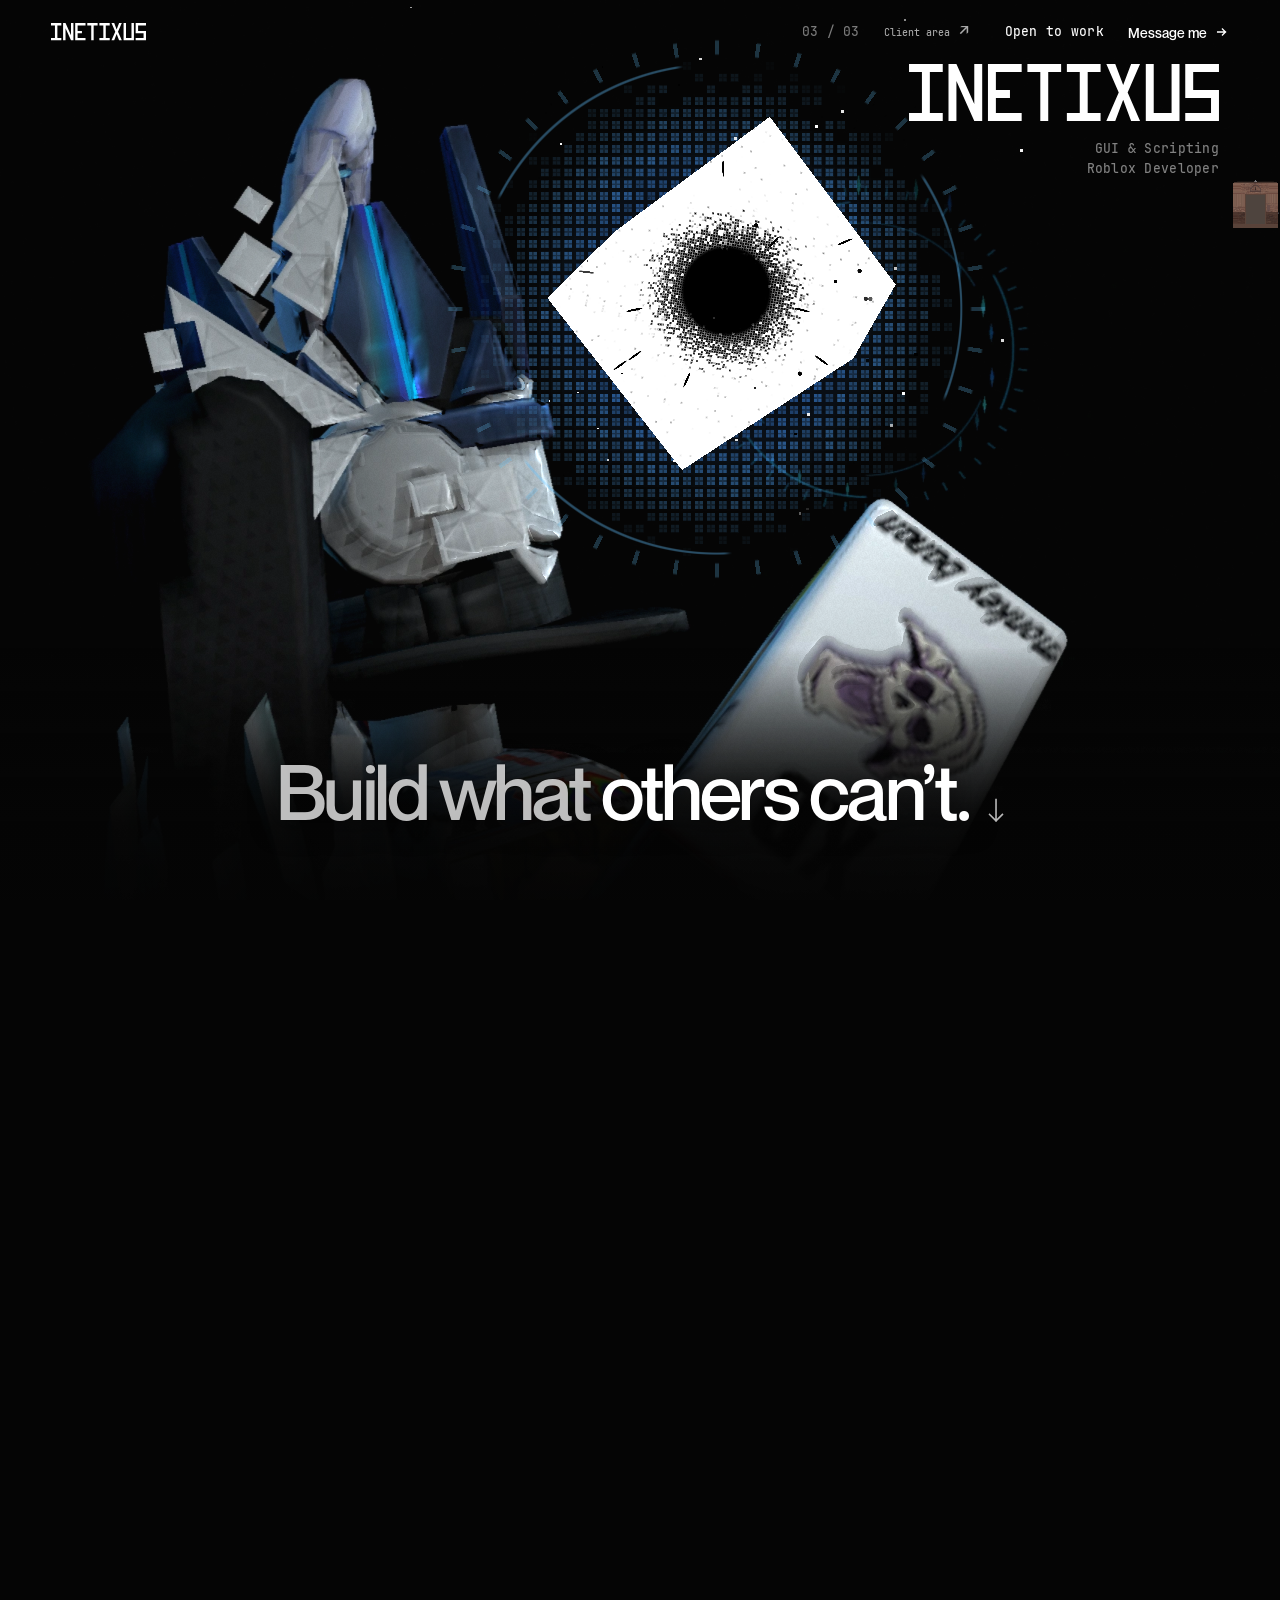
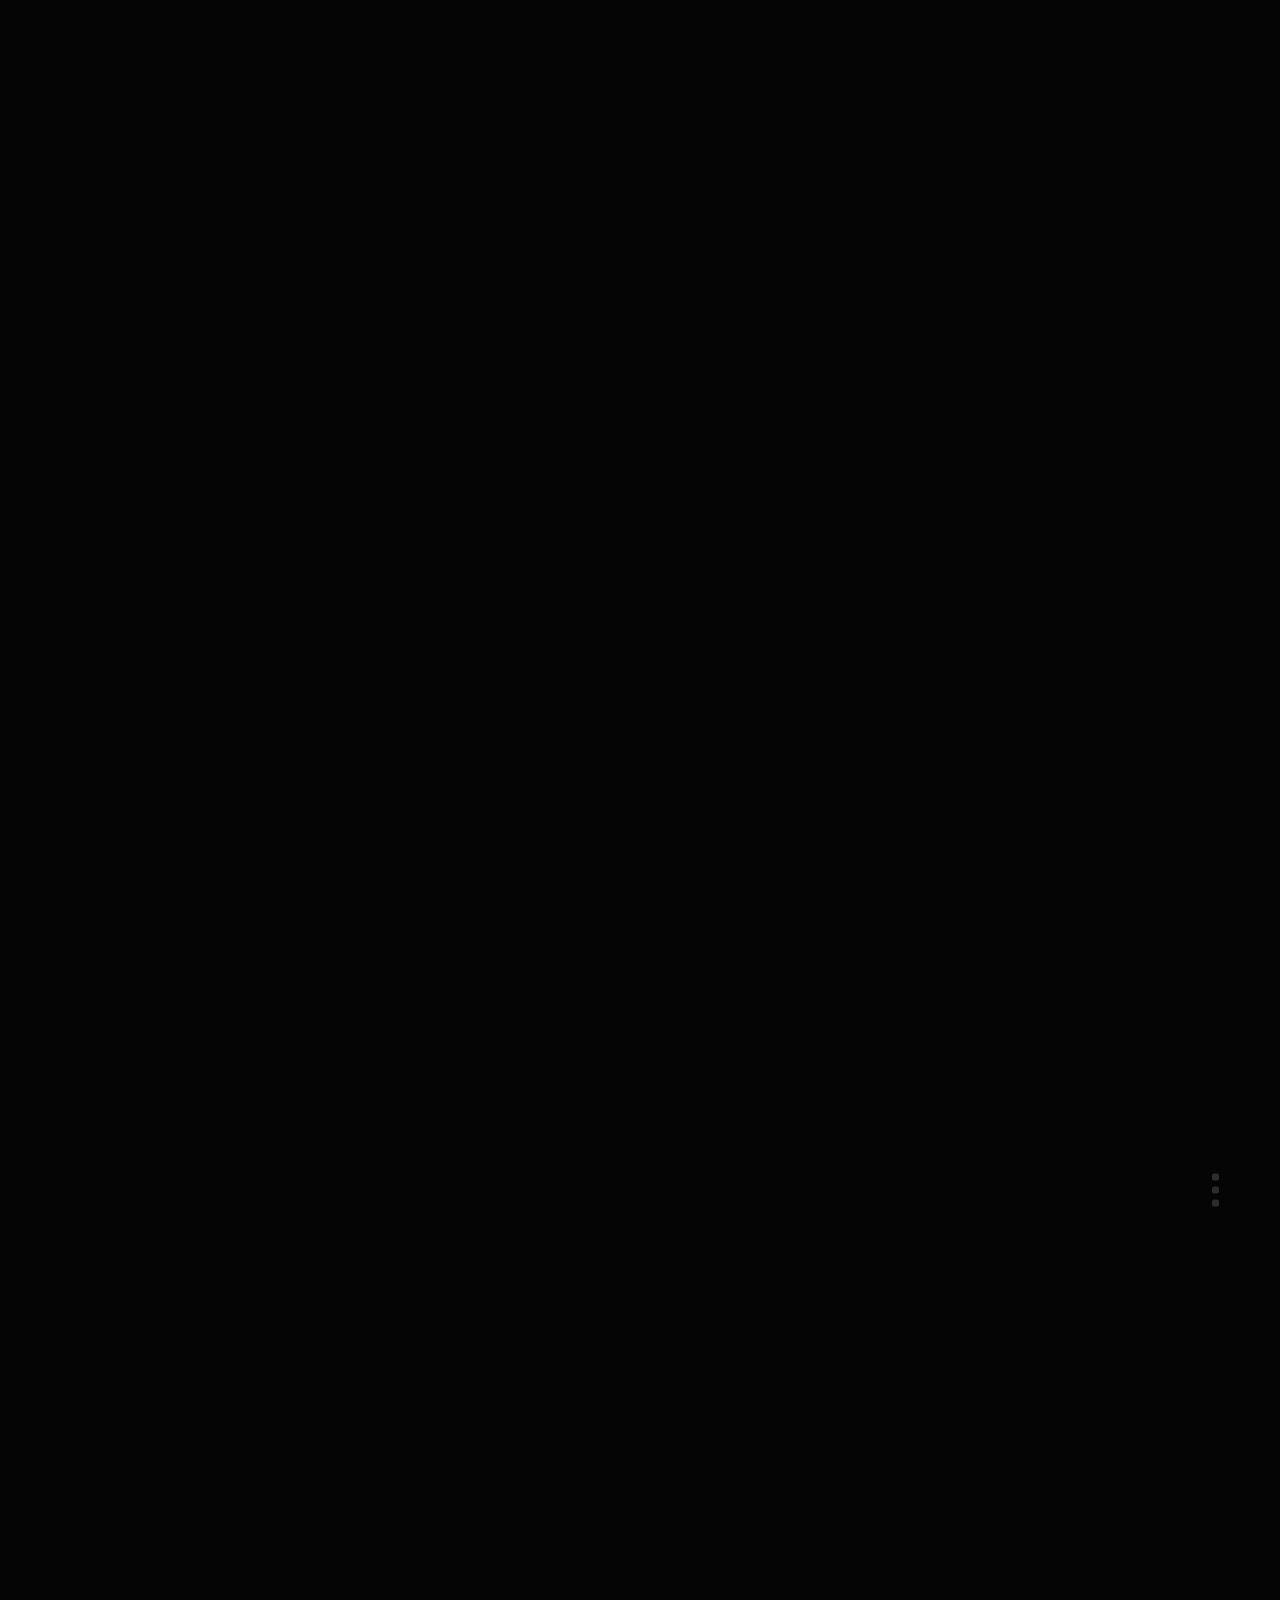
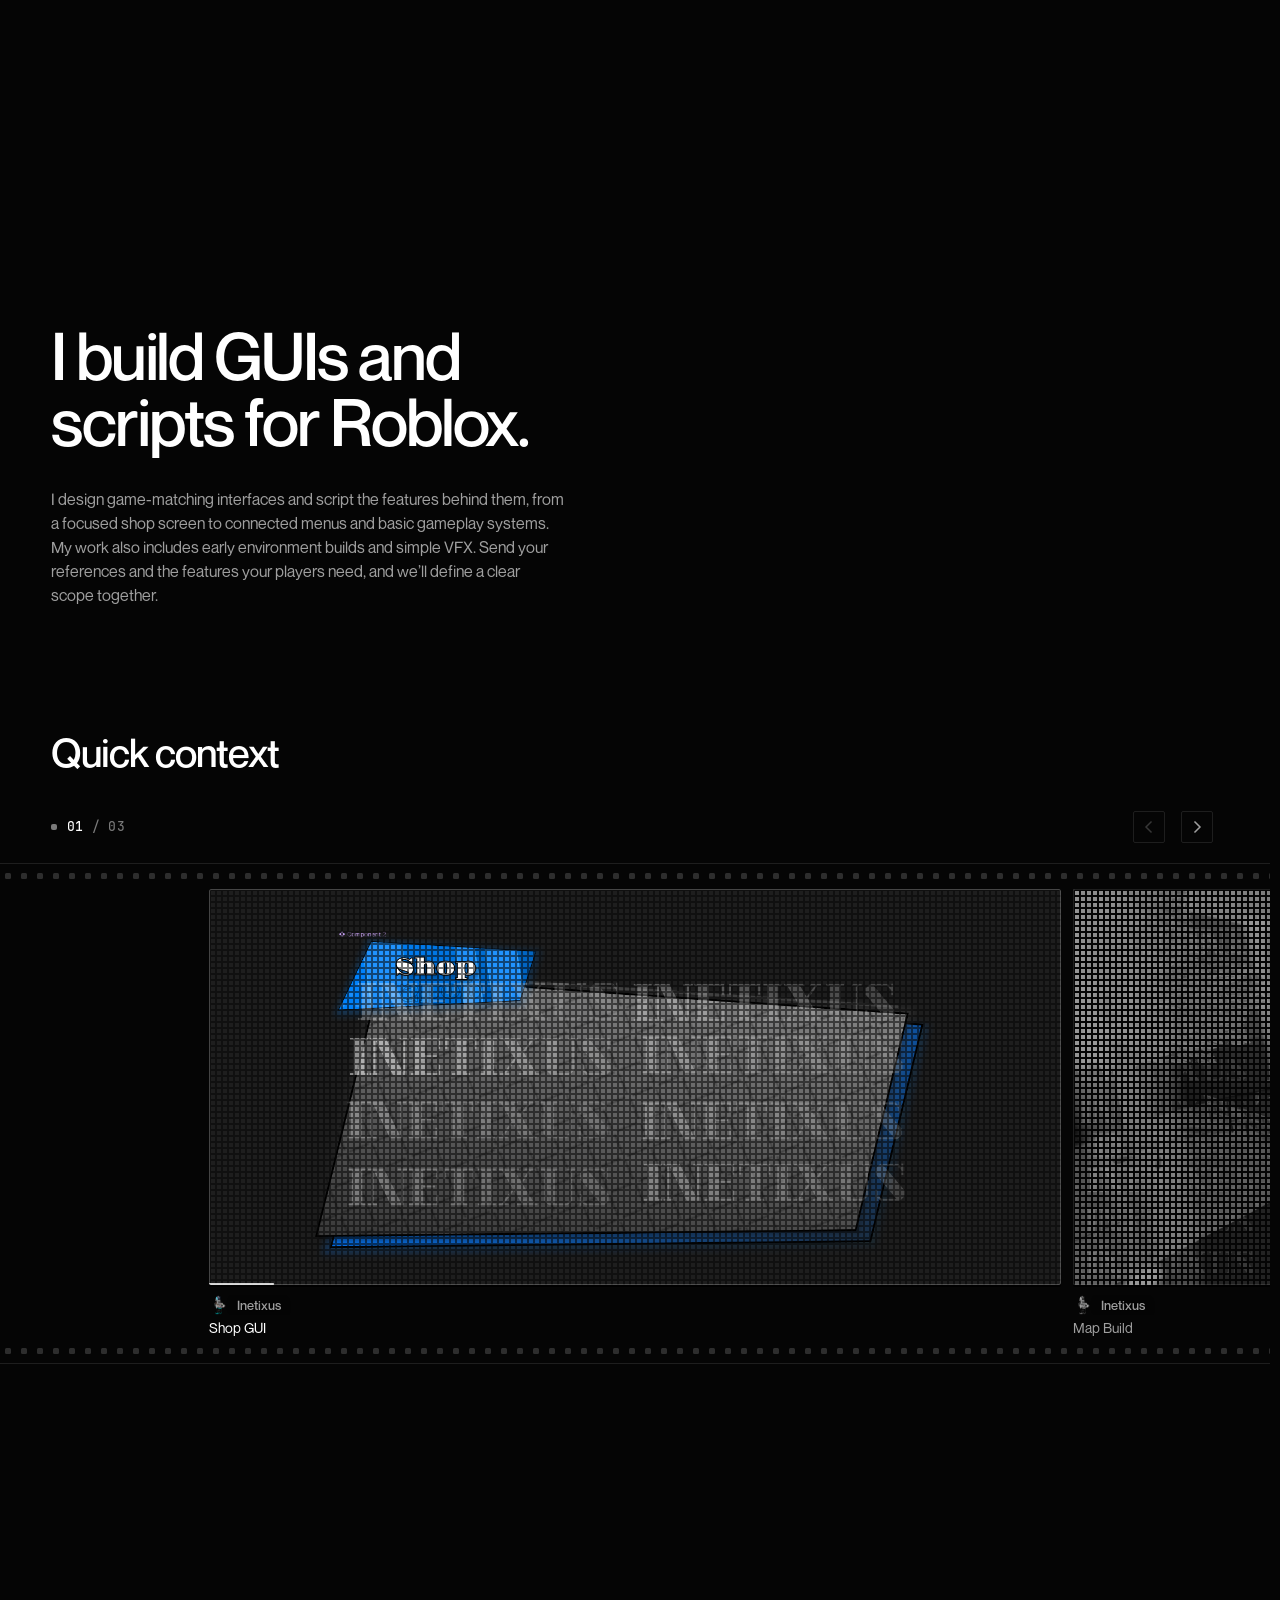
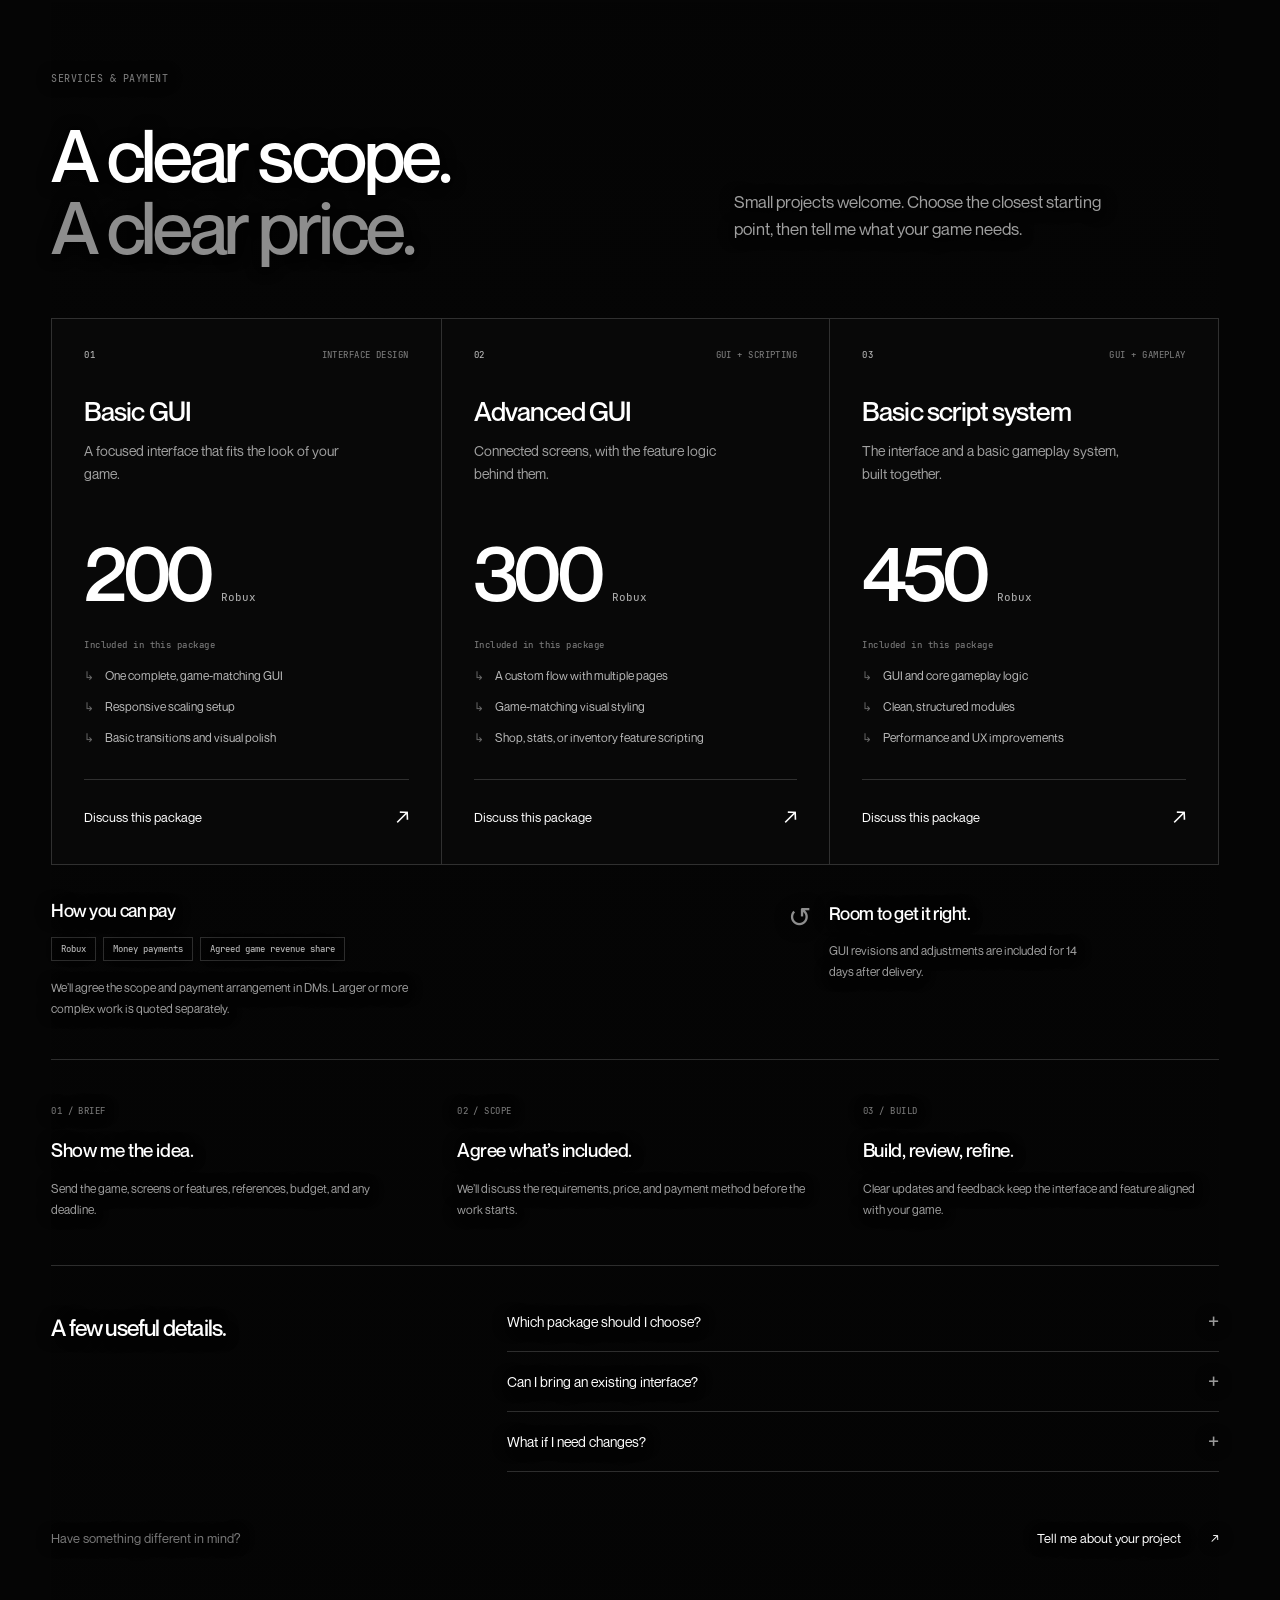
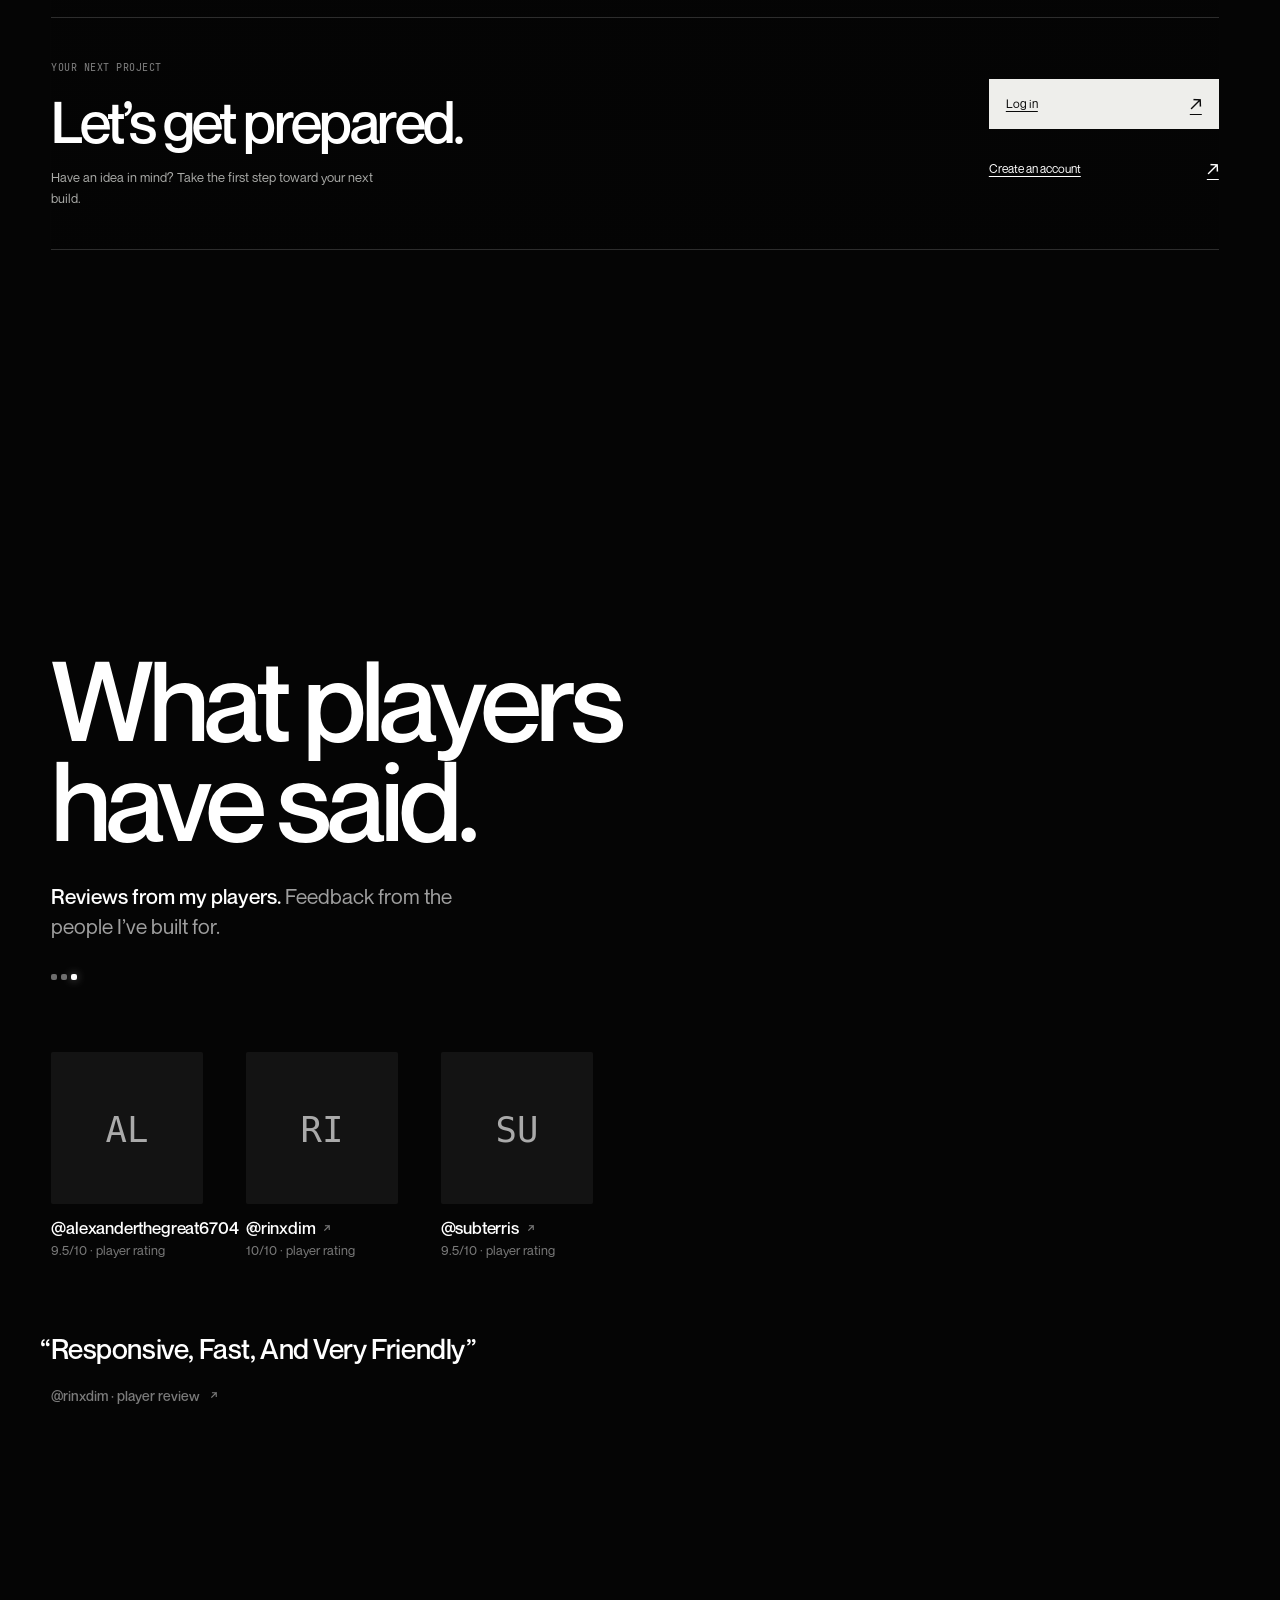
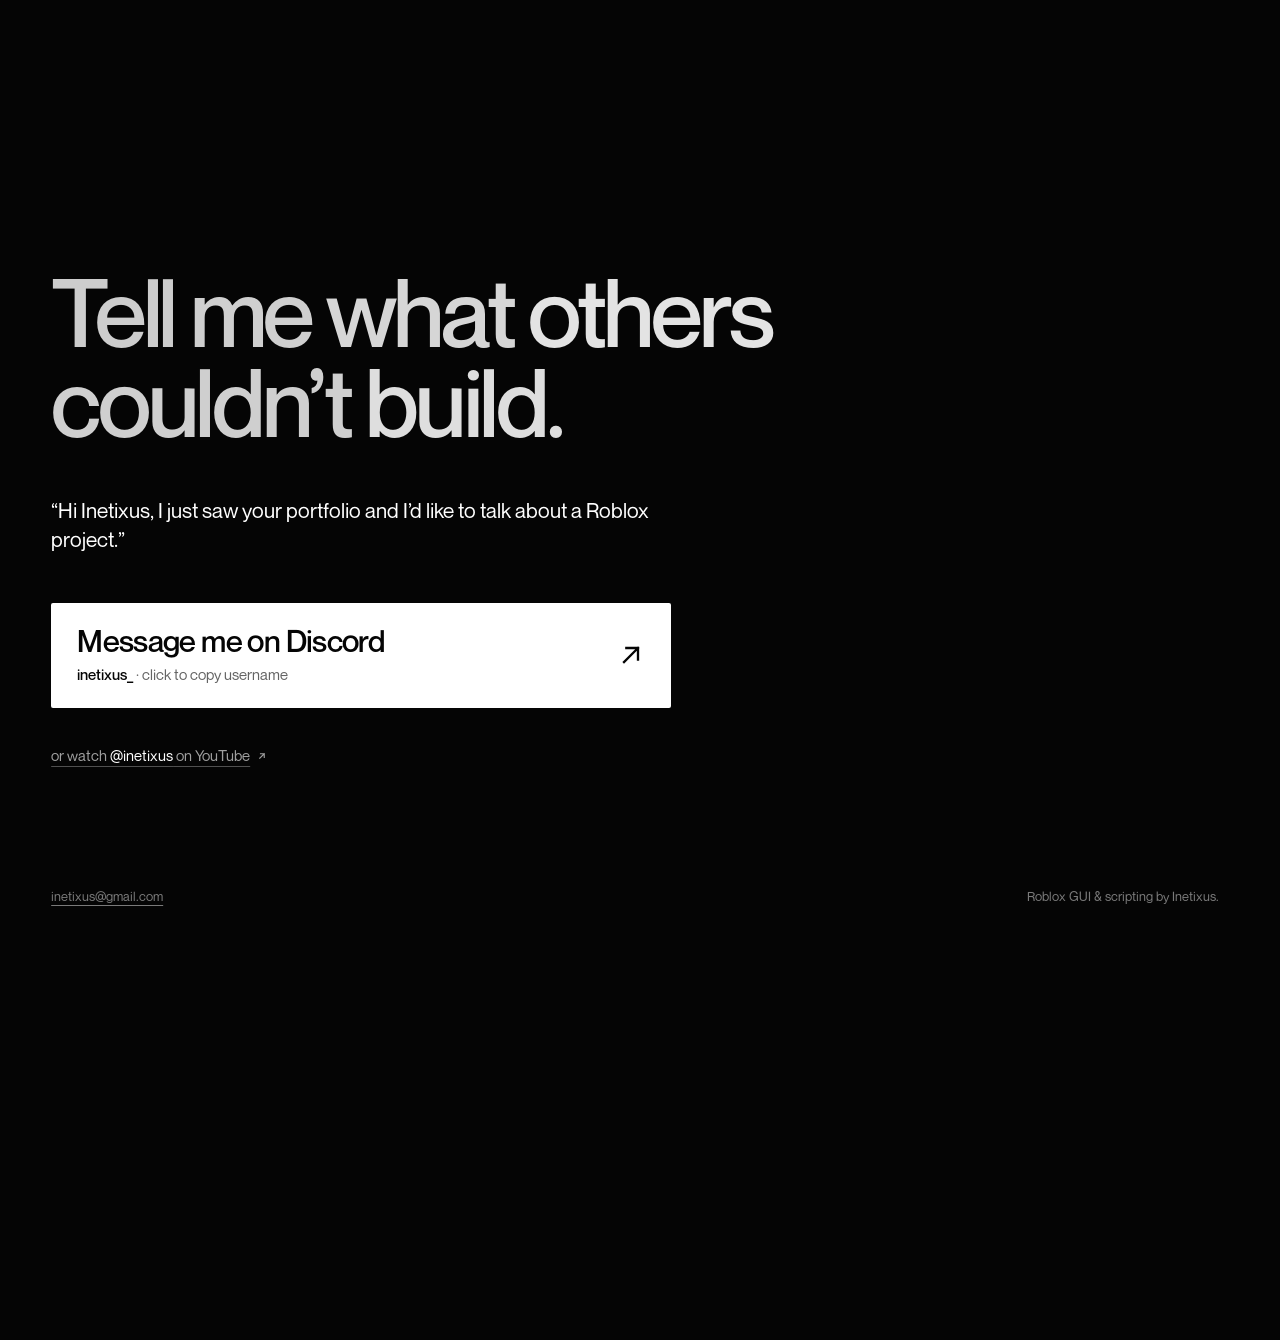
==== index.html @ 4a4ba4a3 "Restore original hero and use actual elevator as tiny edge widget" ====
<!doctype html>
<html lang="en">
  <head>
    <meta charset="utf-8" />
    <meta name="viewport" content="width=device-width, initial-scale=1, viewport-fit=cover" />
    <title>Inetixus · Roblox GUI & scripting developer</title>
    <meta
      name="description"
      content="Inetixus builds custom Roblox GUIs, game scripts, and environments. Open for commissions."
    />
    <meta name="theme-color" content="#050505" />
    <link rel="canonical" href="https://inetixus.it/" />
    
    <!-- the card X, Discord and other apps show when the link is shared -->
    
    
    
    
    
    
    
    
    
    
    
    
    
    
    
    
    <link rel="icon" href="/site/favicon.svg" type="image/svg+xml" />
    <link rel="preload" href="/site/plate/desk.webp?v=native-edge-1" as="image" fetchpriority="high" />
    <link rel="preload" href="/site/fonts/NeueMontreal-Medium.otf" as="font" type="font/otf" crossorigin />
    <!-- the ground paints before anything else, and every rule is in place before
         the first frame: no unstyled flash while the scripts load -->
    <style>html,body{color:#fff;--lightningcss-light: ;--lightningcss-dark:initial;color-scheme:dark;background:#050505;margin:0}</style>
    <script type="module" crossorigin src="/assets/main-B69lUpv3.js?v=native-edge-1"></script>
    <link rel="stylesheet" crossorigin href="/assets/main-24PKSh1l.css">
  <link rel="stylesheet" href="/pricing.css?v=native-edge-1"><link rel="stylesheet" href="/elevator.css?v=native-edge-1"></head>
  <body class="is-loading">
    <canvas id="stage" aria-hidden="true"></canvas>

    <header class="hud">
      <a class="hud-mark" href="#top" aria-label="Inetixus, back to the top">
        <img src="/site/inetixus.svg" alt="" width="66" height="20" />
      </a>
      <span class="hud-count" aria-hidden="true"></span>
      <a class="hud-account" href="/login/">Client area <span aria-hidden="true">↗</span></a>
      <span class="hud-status">Open to work</span>
      <a class="hud-dm" href="#contact">
        Message me
        <svg viewBox="0 0 16 16" width="14" height="14" aria-hidden="true"><path d="M3 8h9M8.5 4.5 12 8l-3.5 3.5" fill="none" stroke="currentColor" stroke-width="1.5" stroke-linecap="square" /></svg>
      </a>
    </header>

    <main id="main">
      <section id="top" class="hero" aria-labelledby="hero-h">
        <h1 id="hero-h" class="vh">Inetixus, GUI & scripting developer for Roblox</h1>
        <picture class="hero-fallback">
          <img src="/site/plate/poster.webp?v=native-edge-1" loading="lazy" decoding="async" alt="A Roblox avatar in profile, lit by a glowing white cube." width="3840" height="1440" />
        </picture>
        <p class="hero-name"><img src="/site/inetixus.svg" alt="INETIXUS" width="1938" height="591" /></p>
        <p class="hero-slogan"><span class="slogan-a">Build what</span> <span class="slogan-b">others can’t.<i class="scroll-cue" aria-hidden="true"><svg viewBox="0 0 16 24"><path d="M8 1.5v20M2 15.5l6 6 6-6" /></svg></i></span></p>
        <!-- a quiet line to wonder about; the award section answers it -->
        <p class="hero-award">GUI &amp; Scripting<br />Roblox Developer</p>
        <!-- shown once the live scene runs (sections/hero.js) -->
        <p class="hero-note" hidden aria-hidden="true"></p>
      </section>

      <!-- the camera's way into the cell: scroll room, no words -->
      <div id="intro" class="intro" aria-hidden="true">
        <!-- shown while the cube comes toward the screen (sections/hero.js) -->
        <p class="intro-head"><span class="intro-title">My Past Works</span></p>
      </div>

      <section id="work" class="work" aria-labelledby="work-h">
        <div class="work-pin">
          <h2 id="work-h" class="vh">Three works</h2>
          <ol class="work-list"></ol>
          <div class="callouts" aria-hidden="true">
            <svg class="wires"><path /><path /><path /></svg>
            <span class="callout"></span><span class="callout"></span><span class="callout"></span>
          </div>
          <div class="work-rail" aria-hidden="true"></div>
        </div>
      </section>

      <section id="office" class="office" aria-labelledby="office-h">
        <div class="office-head">
          <h2 id="office-h"></h2>
          <p class="office-body"></p>
        </div>
        <div class="quick" role="region" aria-labelledby="quick-h">
          <h3 id="quick-h" class="quick-h">Quick context</h3>
          <div class="reel"></div>
        </div>
        <div class="chart-track">
          <div class="chart-pin">
            <div class="chart-labels" aria-hidden="true">
              <span class="chart-label" data-anchor="release"></span>
              <span class="chart-label is-peak" data-anchor="crest"></span>
              <span class="chart-label" data-anchor="end"></span>
            </div>
            <div class="chart-foot">
              <p class="chart-h">From a custom GUI to a complete basic system. Prices in Robux.</p>
              <dl class="facts"></dl>
              <a class="exit" target="_blank" rel="noopener"></a>
            </div>
          </div>
        </div>
      </section>

      <!-- filled by sections/award.js: renderAwardMarkup() -->
      <section id="award" class="award" aria-labelledby="award-h"></section>

      <section id="contact" class="contact" aria-labelledby="contact-h">
        <div class="contact-in">
          <h2 id="contact-h"></h2>
          <p class="dm"><q data-dm-text></q></p>
          <div class="cta">
            <a class="cta-main" data-cta="discord" target="_blank" rel="noopener">
              <span class="cta-label">Message me on Discord</span>
              <span class="cta-sub"><span class="handle">inetixus_</span> · click to copy username</span>
              <svg class="go" viewBox="0 0 24 24" width="28" height="28" aria-hidden="true"><path d="M6 18 18 6M8 6h10v10" fill="none" stroke="currentColor" stroke-width="2" stroke-linecap="square" /></svg>
            </a>
            <a class="cta-alt" data-cta="x" target="_blank" rel="noopener">or watch <span class="handle">@inetixus</span> on YouTube<svg viewBox="0 0 16 16" width="12" height="12" aria-hidden="true"><path d="M5 11 11 5M6 5h5v5" fill="none" stroke="currentColor" stroke-width="1.5" stroke-linecap="square" /></svg></a>
          </div>
          <p class="dm-status" data-dm-status aria-live="polite"></p>
        </div>
        <footer class="foot">
          <a href="mailto:inetixus@gmail.com">inetixus@gmail.com</a>
          
          <span class="foot-scene">Roblox GUI & scripting by Inetixus.</span>
        </footer>
        <div class="finale" aria-hidden="true"></div>
      </section>
    </main>

  <script type="module" src="/personalize.js?v=native-edge-1"></script><script type="module" src="/pricing.js?v=native-edge-1"></script><script type="module" src="/elevator.js?v=native-edge-1"></script></body>
</html>
---- assets/main-24PKSh1l.css ----
:root{--lightningcss-light: ;--lightningcss-dark:initial;color-scheme:dark;--ground:#050505;--surface:#0b0b0b;--ink:#fff;--ink-body:#ffffff9e;--ink-quiet:#ffffff78;--hairline:#ffffff1a;--accent:#c0392b;--sans:"Neue Montreal", "Helvetica Neue", Helvetica, Arial, sans-serif;--mono:"JetBrains Mono", ui-monospace, "SFMono-Regular", Menlo, Consolas, monospace;--fs-display:clamp(2.75rem, 1.357rem + 5.714vw, 6rem);--fs-h2:clamp(2.074rem, 1.173rem + 3.697vw, 4.5rem);--fs-h3:clamp(1.75rem, 1.193rem + 2.286vw, 3.25rem);--fs-num:clamp(3rem, 1.514rem + 6.095vw, 6rem);--fs-lead:clamp(1.0625rem, .95rem + .45vw, 1.3125rem);--fs-body:1rem;--fs-mono:clamp(.75rem, .71rem + .12vw, .8125rem);--space-1:8px;--space-2:16px;--space-3:24px;--space-4:32px;--space-5:48px;--space-6:72px;--space-7:96px;--space-8:144px;--gutter:clamp(20px, 4vw, 64px);--radius:2px;--ease-dramatic:cubic-bezier(.77, 0, .175, 1);--spring-smooth:linear(0, .004, .016 2.3%, .063 4.7%, .141 7.2%, .25 9.9%, .601 16.5%, .815 21%, .929 25.2%, .987 29%, 1.025 33.5%, 1.042 38%, 1.04 43.5%, 1.027 50%, 1.013 57.5%, 1.005 67%, 1.001 79%, 1);--ease-in-out:cubic-bezier(.65, 0, .35, 1);--z-stage:0;--z-content:1;--z-hud:10;--z-overlay:100}@font-face{font-family:Neue Montreal;src:url(/site/fonts/NeueMontreal-Regular.otf)format("opentype");font-weight:400;font-style:normal;font-display:swap}@font-face{font-family:Neue Montreal;src:url(/site/fonts/NeueMontreal-Medium.otf)format("opentype");font-weight:500;font-style:normal;font-display:swap}@font-face{font-family:JetBrains Mono;src:url(/site/fonts/JetBrainsMono-Medium.woff2)format("woff2");font-weight:500;font-style:normal;font-display:swap}*,:before,:after{box-sizing:border-box}html{background:var(--ground);color:var(--ink);scrollbar-gutter:stable;scrollbar-color:#ffffff38 var(--ground);scrollbar-width:thin;-webkit-text-size-adjust:100%}body{font-family:var(--sans);font-size:var(--fs-body);-webkit-font-smoothing:antialiased;text-rendering:optimizelegibility;font-kerning:normal;caret-color:var(--ink);margin:0;line-height:1.5}::selection{background:var(--ink);color:var(--ground)}a{color:inherit;text-underline-offset:.28em;text-decoration-thickness:1px}button{font:inherit;color:inherit;cursor:pointer;background:0 0;border:0;padding:0}:focus-visible{outline:1px solid var(--ink);outline-offset:3px;border-radius:var(--radius)}img,svg,video,canvas{max-width:100%;display:block}.vh{clip-path:inset(50%);white-space:nowrap;width:1px;height:1px;overflow:hidden;position:absolute!important}.mono,code{font-family:var(--mono);font-weight:500;font-size:var(--fs-mono);letter-spacing:.02em}#stage{width:100%;height:100lvh;z-index:var(--z-stage);position:fixed;inset:0 0 auto}main{z-index:var(--z-content);position:relative}.hud{z-index:var(--z-hud);align-items:center;gap:var(--space-3);padding:calc(env(safe-area-inset-top,0px) + 10px) var(--gutter) 10px;color:var(--ink-body);opacity:0;pointer-events:none;transition:opacity .8s var(--ease-dramatic), translate .8s var(--ease-dramatic);font-size:.875rem;font-weight:500;display:flex;position:fixed;inset:0 0 auto;translate:0 -6px}body.is-ready .hud{opacity:1;pointer-events:auto;translate:0}.hud:before{content:"";z-index:-1;opacity:0;transition:opacity .5s var(--ease-in-out);background:linear-gradient(#050505f0,#050505c7 34%,#05050561 66%,#0505051f 86%,#05050500);position:absolute;inset:0 0 -76px}html.is-past-hero .hud:before{opacity:1}html.is-chart .hud:before{opacity:0}.hud-mark{align-items:center;min-height:44px;display:inline-flex}.hud-mark img{width:auto;height:18px}.hud-mark{opacity:0;margin-right:calc(-59px - var(--space-3));visibility:hidden;transition:opacity .5s var(--ease-in-out), margin-right .5s var(--ease-in-out), visibility 0s .5s}html.is-past-hero .hud-mark{opacity:1;visibility:visible;transition:opacity .5s var(--ease-in-out), margin-right .5s var(--ease-in-out);margin-right:0}.hud-status,.hud-count{font-family:var(--mono);font-size:var(--fs-mono);letter-spacing:.02em}.hud-status{color:var(--ink)}.hud-count{color:var(--ink-quiet);font-variant-numeric:tabular-nums;opacity:0;transition:opacity .4s var(--ease-in-out);margin-left:auto}.hud-count.is-on{opacity:1}.hud-count.is-gone{opacity:0}.hud-dm{min-height:44px;color:var(--ink);align-items:center;gap:8px;text-decoration:none;display:inline-flex}.hud-dm svg{transition:translate .3s var(--ease-in-out)}@media (hover:hover) and (pointer:fine){.hud-dm:hover svg{translate:3px}}.hero{height:100svh;position:relative}.hero-fallback{display:none}html.no-gl .hero-fallback{display:block;position:absolute;inset:0}html.no-gl .hero-fallback img{object-fit:cover;object-position:42% 50%;width:100%;height:100%}.hero-name{z-index:2;right:var(--gutter);top:calc(env(safe-area-inset-top,0px) + 64px);opacity:0;width:clamp(140px,15vw,280px);transition:opacity 1s var(--ease-dramatic), translate 1s var(--ease-dramatic);margin:0;position:absolute;translate:0 14px}.hero-name img{width:100%;height:auto}body.is-ready .hero-name{opacity:calc(1 - var(--push,0) * 4.5);translate:0 calc(var(--push,0) * -60px);transition:none}body.is-entering .hero-name{opacity:calc(1 - var(--push,0) * 4.5);transition:opacity 1s var(--ease-dramatic), translate 1s var(--ease-dramatic);translate:0}.hero-slogan{z-index:2;pointer-events:none;letter-spacing:-.045em;white-space:nowrap;text-align:center;opacity:0;transition:opacity 1s var(--ease-dramatic), translate 1s var(--ease-dramatic);margin:0;font-size:clamp(2.6rem,1rem + 4.8vw,6.5rem);font-weight:500;line-height:.92;position:fixed;bottom:clamp(48px,4.5vh + 32px,96px);left:50%;translate:-50% 18px}.hero-note{z-index:2;pointer-events:none;width:max-content;max-width:calc(100vw - 2 * var(--gutter));letter-spacing:-.005em;color:#ffffffe6;text-shadow:0 0 2px #05050599,0 2px 16px #050505d9;opacity:0;align-items:center;gap:10px;margin:0;font-size:clamp(.9375rem,.85rem + .35vw,1.125rem);font-weight:500;line-height:1.3;display:flex;position:fixed;bottom:clamp(14px,2.6vh,34px);left:50%;translate:-50% 18px}.hero-live{border-radius:var(--radius);background:var(--ink);width:8px;height:8px;animation:hero-live 2.4s var(--ease-in-out) infinite;flex:none;box-shadow:0 0 10px #fff9}@keyframes hero-live{50%{opacity:.35;box-shadow:0 0 2px #fff3}}@media (prefers-reduced-motion:reduce){.hero-live{animation:none}}.hero-note[hidden]{display:none}body.is-ready .hero-slogan,body.is-ready .hero-note{opacity:calc(1 - var(--push,0) * 9);translate:-50% calc(var(--push,0) * 120px);transition:none}body.is-entering .hero-slogan,body.is-entering .hero-note{opacity:calc(1 - var(--push,0) * 9);transition:opacity 1s var(--ease-dramatic) .25s, translate 1s var(--ease-dramatic) .25s;translate:-50%}body.is-entering .hero-note{transition-delay:.6s}.hero-slogan span{text-shadow:0 0 2px #05050580,0 4px 28px #050505b3}.slogan-a{color:#ffffffbd}.slogan-b{color:var(--ink)}.hero:before{content:"";z-index:1;height:28svh;opacity:calc(1 - var(--push,0) * 9);pointer-events:none;background:linear-gradient(#05050500,#05050573 38%,#050505d1 70%,#050505eb);position:fixed;inset:auto 0 0}.scroll-cue{vertical-align:-.04em;width:.22em;margin-left:.24em;display:inline-block}.scroll-cue svg{fill:none;stroke:#ffffffb8;stroke-width:1.5px;stroke-linecap:square;vector-effect:non-scaling-stroke;width:100%;height:auto;animation:scroll-cue 2.4s var(--ease-in-out) infinite;display:block;overflow:visible}@keyframes scroll-cue{50%{transform:translateY(16%)}}@media (prefers-reduced-motion:reduce){.scroll-cue svg{animation:none}}.hero-award{z-index:2;right:var(--gutter);top:calc(env(safe-area-inset-top,0px) + 64px + clamp(140px, 15vw, 280px) * .305 + 16px);font-family:var(--mono);font-size:var(--fs-mono);letter-spacing:.02em;text-align:right;color:#ffffff80;opacity:0;transition:opacity 1s var(--ease-dramatic);margin:0;line-height:1.55;position:absolute}body.is-ready .hero-award{opacity:calc(1 - var(--push,0) * 4.5);transition:none}body.is-entering .hero-award{opacity:calc(1 - var(--push,0) * 4.5);transition:opacity 1s var(--ease-dramatic) .9s}html.no-gl .hero-slogan,html.no-gl .hero-note,html.no-gl .hero:before{position:absolute}.intro{height:160svh;position:relative}.intro-head{z-index:2;pointer-events:none;left:var(--gutter);opacity:0;max-width:min(34vw,500px);margin:0;position:fixed;top:50%;translate:0 -50%}.intro-title{letter-spacing:-.035em;text-wrap:balance;font-size:clamp(1.75rem,1rem + 2vw,3rem);font-weight:500;line-height:1.02;display:block}html.no-gl .intro-head{display:none}.work{height:430svh;position:relative}.work-pin{height:100svh;position:sticky;top:0;overflow:clip}.work-list{margin:0;padding:0;list-style:none}.piece{left:var(--gutter);opacity:0;pointer-events:none;width:min(40vw,580px);transition:opacity .18s var(--ease-in-out);position:absolute;top:50%;translate:0 -50%}.piece.is-active{opacity:1;pointer-events:auto}.work-pin.is-diving .piece{opacity:0;pointer-events:none;transition:opacity .2s var(--ease-in-out)}.piece>*{opacity:0;transition:translate .8s var(--ease-dramatic), opacity .8s var(--ease-dramatic);translate:0 18px}.piece.is-active>*{opacity:1;transition-delay:.34s;translate:0}.piece.is-active>:nth-child(2){transition-delay:.43s}.piece.is-active>:nth-child(3){transition-delay:.52s}.piece.is-active>:nth-child(4){transition-delay:.61s}.piece.is-active>:nth-child(5){transition-delay:.7s}.piece-poster{display:none}.piece h3{margin:0 0 var(--space-4);letter-spacing:-.034em;text-wrap:balance;max-width:15ch;font-size:clamp(2rem,1.1rem + 2.7vw,3.75rem);font-weight:500;line-height:1}.piece .result{margin:0 0 var(--space-4);max-width:40ch;font-size:var(--fs-lead);color:var(--ink-body);text-wrap:pretty;line-height:1.42}.piece .proof{margin:calc(var(--space-2) * -1) 0 var(--space-4);font-family:var(--mono);font-weight:500;font-size:var(--fs-mono);letter-spacing:.02em;color:var(--ink)}.piece .proof a{min-height:32px;transition:text-decoration-color .3s var(--ease-in-out);align-items:center;gap:8px;-webkit-text-decoration:underline #ffffff4d;text-decoration:underline #ffffff4d;display:inline-flex}@media (hover:hover) and (pointer:fine){.piece .proof a:hover{-webkit-text-decoration-color:var(--ink);text-decoration-color:var(--ink)}}.notes-list{clip-path:inset(50%);white-space:nowrap;width:1px;height:1px;overflow:hidden;position:absolute!important}.callouts{pointer-events:none;opacity:var(--o,0);visibility:hidden;position:absolute;inset:0}.callouts.is-on{visibility:visible}.wires{width:100%;height:100%;position:absolute;inset:0;overflow:visible}.wires path{fill:none;stroke:#ffffff6b;stroke-width:1px;vector-effect:non-scaling-stroke}.callout{max-width:25ch;font-family:var(--sans);color:var(--ink-body);text-wrap:balance;border-top:1px solid #ffffff6b;padding-top:2px;font-size:.8125rem;font-weight:500;line-height:1.4;position:absolute;top:0;left:0}.piece .stat{margin:0 0 var(--space-4)}.piece .stat .num{font-weight:500;font-size:var(--fs-num);letter-spacing:-.04em;font-variant-numeric:tabular-nums;line-height:.95;display:block}.piece .stat .unit{margin-top:var(--space-1);font-size:var(--fs-lead);color:var(--ink-body);display:block}.piece-ctl{flex-wrap:wrap;align-items:center;gap:10px 22px;display:flex}.watch{min-height:44px;color:var(--ink);text-underline-offset:.3em;transition:text-decoration-color .3s var(--ease-in-out);align-items:center;gap:10px;-webkit-text-decoration:underline #ffffff59;text-decoration:underline #ffffff59;display:inline-flex}.watch svg{flex:none}@media (hover:hover) and (pointer:fine){.watch:hover{-webkit-text-decoration-color:var(--ink);text-decoration-color:var(--ink)}}.piece-ctl{justify-items:start;display:grid}.tech{min-height:44px;font:inherit;color:var(--ink-quiet);cursor:pointer;transition:color .2s var(--ease-in-out);background:0 0;border:0;align-items:center;gap:10px;margin:0;padding:0;font-size:.8125rem;display:inline-flex}.tech-mark{border-radius:var(--radius);width:9px;height:9px;transition:background-color .2s var(--ease-in-out), border-color .2s var(--ease-in-out);border:1px solid}.tech[aria-expanded=true]{color:var(--ink-body)}.tech[aria-expanded=true] .tech-mark{background:var(--ink);border-color:var(--ink)}@media (hover:hover) and (pointer:fine){.tech:hover{color:var(--ink)}}.tech:focus-visible{outline:1px solid var(--ink);outline-offset:4px}.tech-panel{opacity:0;transition:grid-template-rows .42s var(--ease-in-out), opacity .3s var(--ease-in-out);grid-template-rows:0fr;display:grid}.tech-panel.is-open{opacity:1;grid-template-rows:1fr}.piece.is-tech .notes-list{display:none!important}.tech-in{min-height:0;overflow:hidden}.tech-panel dl{border-left:1px solid var(--hairline);overscroll-behavior:contain;scrollbar-width:thin;max-height:min(34vh,340px);margin:8px 0 0;padding:2px 0 2px 16px;overflow-y:auto}.tech-panel dt{letter-spacing:.08em;text-transform:uppercase;color:var(--ink-quiet);margin:16px 0 0;font-size:.6875rem;font-weight:500}.tech-panel dt:first-child{margin-top:0}.tech-panel dd{max-width:54ch;color:var(--ink-body);margin:6px 0 0;padding-left:14px;font-size:.875rem;line-height:1.5;position:relative}.tech-panel dd:before{content:"";background:var(--ink-quiet);width:7px;height:1px;position:absolute;top:.75em;left:0}html.is-over-cube body{cursor:pointer}html.can-orbit body{cursor:grab}html.is-orbiting body{cursor:grabbing;-webkit-user-select:none;user-select:none}.work-rail{right:var(--gutter);gap:6px;display:grid;position:absolute;top:50%;translate:0 -50%}.work-rail i{border-radius:var(--radius);width:7px;height:7px;transition:background-color .4s var(--ease-in-out);background:#ffffff29;display:block}.work-rail i.is-on{background:var(--ink)}.office{padding-top:57svh;position:relative}.office-head{max-width:min(46vw,640px);margin:0 0 clamp(72px, 14vh, 160px) var(--gutter);position:relative}.office h2,.contact h2{margin:0 0 var(--space-4);font-weight:500;font-size:var(--fs-h2);letter-spacing:-.03em;text-wrap:balance;line-height:1}.office-body{max-width:52ch;color:var(--ink-body);text-wrap:pretty;margin:0}.quick{padding-bottom:clamp(96px,22vh,240px);position:relative}.quick .reel{--reel-inset:var(--gutter)}.quick-h{margin:0 var(--gutter) var(--space-4);letter-spacing:-.025em;font-size:clamp(1.75rem,1.2rem + 1.6vw,3rem);font-weight:500;line-height:1}.chart-track{height:230svh;position:relative}.chart-pin{height:100svh;position:sticky;top:0;overflow:clip}.chart-foot{left:var(--gutter);right:var(--gutter);align-items:baseline;gap:var(--space-2) var(--space-5);opacity:var(--chart-copy,0);translate:0 calc((1 - var(--chart-copy,0)) * 20px);flex-wrap:wrap;display:flex;position:absolute;top:clamp(84px,13vh,140px)}.chart-h{margin:0 0 var(--space-1);letter-spacing:-.022em;flex-basis:100%;font-size:clamp(1.5rem,1rem + 1.5vw,2.4rem);font-weight:500;line-height:1.08}.facts{gap:4px var(--space-4);font-size:var(--fs-lead);flex-wrap:wrap;margin:0;display:flex}.facts div{flex-direction:row-reverse;align-items:baseline;gap:.3em;display:flex}.facts dd{font-variant-numeric:tabular-nums;margin:0;font-weight:500}.facts dt{color:var(--ink-body)}.chart-labels{pointer-events:none;opacity:var(--chart-o,0);position:absolute;inset:0}.chart-label{font-family:var(--mono);font-weight:500;font-size:var(--fs-mono);letter-spacing:.02em;color:var(--ink-body);white-space:nowrap;position:absolute;top:0;left:0;translate:-50% calc(-100% - 12px)}.chart-label i{color:var(--ink);font-style:normal}.chart-label.is-peak{color:var(--ink)}.exit{min-height:44px;color:var(--ink);align-items:center;gap:8px;text-decoration-color:#ffffff59;display:inline-flex}.contact{gap:var(--space-6);min-height:100svh;padding:clamp(120px, 24vh, 240px) var(--gutter) 0;flex-direction:column;display:flex;position:relative;overflow-x:clip}.contact-in{max-width:920px}.contact h2{font-size:var(--fs-display);letter-spacing:-.035em;max-width:13ch;margin-bottom:var(--space-5);line-height:.95}.contact h2 .lw{color:rgb(255 255 255/var(--b,1));text-shadow:0 0 28px rgb(255 255 255/var(--g,0))}.dm{margin:0 0 var(--space-5);max-width:48ch;font-size:var(--fs-lead);color:var(--ink);line-height:1.42}.cta{justify-items:start;gap:var(--space-3);max-width:620px;display:grid}.cta-main{align-items:center;gap:6px var(--space-5);border-radius:var(--radius);background:var(--ink);width:100%;color:var(--ground);grid-template-columns:minmax(0,1fr) auto;grid-template-areas:"label go""sub go";padding:22px 26px;text-decoration:none;display:grid;position:relative}.cta-main:before{content:"";z-index:-1;background:linear-gradient(90deg, transparent 62%, var(--ground) 62%), linear-gradient(transparent 62%, var(--ground) 62%), radial-gradient(closest-side, #ffffff80, #fff0);opacity:0;transition:opacity .4s var(--ease-in-out);background-size:6px 6px,6px 6px,100% 100%;position:absolute;inset:-16px}.cta-label{letter-spacing:-.02em;grid-area:label;font-size:clamp(1.4rem,1.05rem + 1.1vw,2.2rem);font-weight:500;line-height:1.05}.cta-sub{color:#0505059e;grid-area:sub;font-size:.9375rem}.cta-sub .handle{color:var(--ground);font-weight:500}.cta-main .go{grid-area:go}.cta-main:focus-visible{outline:2px solid var(--ink);outline-offset:6px}@media (hover:hover) and (pointer:fine){.cta-main:hover:before{opacity:1}}.cta-alt{white-space:nowrap;color:var(--ink-body);text-underline-offset:.3em;transition:color .3s var(--ease-in-out);padding:12px 0;font-size:.9375rem;-webkit-text-decoration:underline #ffffff4d;text-decoration:underline #ffffff4d;display:inline-block}.cta-alt .handle{color:var(--ink)}.cta-alt svg{vertical-align:-1px;margin-left:6px;display:inline-block}@media (hover:hover) and (pointer:fine){.cta-alt:hover{color:var(--ink)}}.dm-status{min-height:1.5em;margin:var(--space-2) 0 0;color:var(--ink-body);font-size:.875rem}.foot{z-index:1;justify-content:space-between;align-items:center;gap:var(--space-3);color:var(--ink-quiet);flex-wrap:wrap;font-size:.8125rem;display:flex;position:relative}.foot-friend{opacity:.45;transition:opacity .2s var(--ease-in-out);line-height:0;display:block}.foot-friend:hover,.foot-friend:focus-visible{opacity:1}.foot-friend img{image-rendering:pixelated}.finale{height:calc(27.9vw + 4px)}@media (aspect-ratio<=1){.hero-name{width:min(36vw,200px)}.finale{height:calc(29.14vw + 4px)}.tech-panel dl{max-height:min(26svh,240px)}.hero-slogan{bottom:calc(env(safe-area-inset-bottom,0px) + 4svh + 38px);white-space:normal;width:max-content;max-width:calc(100vw - 2 * var(--gutter));font-size:clamp(2.4rem,.8rem + 7.6vw,4.5rem)}.hero-slogan span{display:block}.hero-award{top:calc(env(safe-area-inset-top,0px) + 64px + min(36vw, 200px) * .305 + 14px)}.intro-head{left:var(--gutter);right:var(--gutter);top:auto;bottom:calc(env(safe-area-inset-bottom,0px) + 9svh);max-width:none;translate:none}.hud-count{display:none}.hud-status{margin-left:auto}.piece{left:var(--gutter);right:var(--gutter);top:auto;bottom:calc(env(safe-area-inset-bottom,0px) + 5svh);width:auto;translate:0}.piece h3{margin-bottom:var(--space-2);max-width:none}.piece .result{margin-bottom:var(--space-3)}.work-rail,.callouts{display:none}.office-head{max-width:none;margin-right:var(--gutter)}.chart-foot{top:calc(env(safe-area-inset-top,0px) + 72px);gap:var(--space-1) var(--space-3)}.facts{font-size:1rem}.contact{padding-top:calc(env(safe-area-inset-top,0px) + 34svh)}.cta-main{padding:18px 20px}}@media (aspect-ratio<=1) and (height>=761px){.notes-list{clip-path:none;white-space:normal;width:auto;height:auto;margin:calc(var(--space-1) * -1) 0 var(--space-3);font-family:var(--sans);color:var(--ink-quiet);gap:2px;padding:0;font-size:.8125rem;font-weight:500;list-style:none;display:grid;overflow:visible;position:static!important}.notes-list li:before{content:"";border-radius:var(--radius);background:#ffffff6b;width:5px;height:5px;margin:0 9px 2px 0;display:inline-block}}@media (aspect-ratio<=1) and (height<=760px){.piece h3{font-size:1.625rem}}html.no-gl .intro,html.no-gl .work,html.no-gl .chart-track{height:auto!important}html.no-gl .office{padding-top:var(--space-7)}html.no-gl .work-pin,html.no-gl .chart-pin{height:auto;padding:var(--space-7) var(--gutter) 0;position:static;overflow:visible}html.no-gl .finale,html.no-gl .callouts,html.no-gl .work-rail,html.no-gl .chart-labels{display:none}html.no-gl .piece,html.no-gl .chart-foot{width:auto;max-width:760px;margin:0 0 var(--space-7);opacity:1;visibility:visible;pointer-events:auto;position:static;translate:none}html.no-gl .piece>*{opacity:1;translate:none}html.no-gl .piece-poster{width:min(100%,560px);height:auto;margin:0 0 var(--space-4);border-radius:var(--radius);display:block}html.no-gl .hud-mark{opacity:1;visibility:visible;margin-right:0}@media (prefers-reduced-motion:reduce){*,:before,:after{transition-duration:.01ms!important;animation-duration:.01ms!important}}.ui-icon{fill:none;stroke:currentColor;stroke-width:1.5px;stroke-linecap:square;stroke-linejoin:miter;vector-effect:non-scaling-stroke;flex:none;display:block}html.pl-locked{scrollbar-gutter:stable;overflow:hidden}.pl{width:100%;max-width:none;height:100%;max-height:none;color:var(--ink);font-family:var(--sans);overscroll-behavior:contain;scrollbar-width:thin;z-index:var(--z-overlay);background:0 0;border:0;margin:0;padding:0;position:fixed;inset:0;overflow:hidden auto}.pl::backdrop{background:0 0}.pl:focus{outline:none}.pl-bg{background:var(--ground);position:fixed;inset:0}.pl-stage{box-sizing:border-box;gap:var(--space-2);height:100dvh;padding:max(var(--space-2), env(safe-area-inset-top)) max(var(--gutter), env(safe-area-inset-right)) max(var(--space-2), env(safe-area-inset-bottom)) max(var(--gutter), env(safe-area-inset-left));grid-template-rows:auto minmax(0,1fr) auto;grid-template-columns:minmax(0,1fr);display:grid;position:relative}.pl-top{justify-content:space-between;align-items:center;gap:var(--space-2);display:flex}.pl-title{font-size:var(--fs-body);letter-spacing:-.005em;color:var(--ink);align-items:baseline;gap:.75em;margin:0;font-weight:500;display:flex}.pl-idx{color:var(--ink-quiet);font-variant-numeric:tabular-nums}.pl-fit{place-items:center;min-height:0;display:grid;container-type:size}.pl-frame{aspect-ratio:var(--ar);width:min(100cqw, 100cqh * (var(--ar)));border-radius:var(--radius);background:var(--surface);position:relative;overflow:hidden}.pl-video{object-fit:contain;background:var(--surface);width:100%;height:100%;display:block}.pl-fly{z-index:3;transform-origin:0 0;border-radius:var(--radius);pointer-events:none;will-change:transform;position:fixed;top:0;left:0}.pl-flash{background:var(--ink);pointer-events:none;opacity:0;position:absolute;inset:0}.pl-bar{justify-content:flex-start;align-items:center;gap:var(--space-2) var(--space-3);border-top:1px solid var(--hairline);padding-top:var(--space-1);flex-wrap:wrap;display:flex}.pl-actions{align-items:center;gap:var(--space-1);margin-inline-start:calc(var(--space-1) * -1);display:flex}.pl-btn{appearance:none;min-width:44px;min-height:44px;padding:0 var(--space-1);border-radius:var(--radius);color:var(--ink-body);font:inherit;cursor:pointer;transition:color .2s var(--ease-in-out);-webkit-tap-highlight-color:transparent;background:0 0;border:0;align-items:center;gap:10px;font-size:.875rem;line-height:1;text-decoration:none;display:inline-flex}.pl-btn:focus-visible,.pl-frame:focus-visible{outline:1px solid var(--ink);outline-offset:3px}.pl-close{color:var(--ink);justify-content:center;margin-inline-end:calc(var(--space-1) * -1);padding:0}.pl-btn .ui-icon{transition:transform .3s var(--ease-in-out)}.pl-sound .pl-i-sound{display:none}.pl-sound[aria-pressed=true]{color:var(--ink)}.pl-sound[aria-pressed=true] .pl-i-sound{display:block}.pl-sound[aria-pressed=true] .pl-i-muted{display:none}.pl-toggle[aria-expanded=true]{color:var(--ink)}.pl-toggle[aria-expanded=true] .pl-i-plus{transform:rotate(45deg)}@media (hover:hover) and (pointer:fine){.pl-btn:hover{color:var(--ink)}.pl-source:hover .pl-i-arrow{transform:translate(2px,-2px)}}.pl-details{box-sizing:border-box;padding:var(--space-6) max(var(--gutter), env(safe-area-inset-right)) max(var(--space-7), env(safe-area-inset-bottom)) max(var(--gutter), env(safe-area-inset-left));border-top:1px solid var(--hairline);animation:pl-rise .5s var(--ease-dramatic) both;position:relative}.pl-details-h{margin:0 0 var(--space-4);color:var(--ink-quiet);font-size:.875rem;font-weight:500}.pl-groups{gap:var(--space-5) var(--space-6);grid-template-columns:repeat(auto-fill,minmax(min(100%,340px),1fr));max-width:1280px;display:grid}@media (width>=1100px) and (aspect-ratio>=5/4){.pl.has-details .pl-stage{padding-right:calc(min(34vw, 520px) + var(--space-5))}.pl.has-details .pl-details{overscroll-behavior:contain;width:min(34vw,520px);padding:calc(var(--space-2) + 60px) var(--gutter) var(--space-6) var(--space-5);border-top:0;border-left:1px solid var(--hairline);scrollbar-width:thin;scrollbar-color:#ffffff38 transparent;position:fixed;top:0;bottom:0;right:0;overflow-y:auto}.pl.has-details .pl-groups{gap:var(--space-5);grid-template-columns:1fr}.pl.has-details .pl-list li{font-size:.9375rem}.pl.has-details .pl-toggle{display:none}}.pl-group-name:first-letter{text-transform:uppercase}.pl-group-name{margin:0 0 var(--space-2);color:var(--ink);letter-spacing:0;font-size:.875rem;font-weight:500}.pl-list{gap:var(--space-2);margin:0;padding:0;list-style:none;display:grid}.pl-list li{font-size:var(--fs-body);color:var(--ink-body);text-wrap:pretty;max-width:62ch;padding-inline-start:20px;line-height:1.55;position:relative}.pl-list li:before{content:"";inset-inline-start:0;border-radius:var(--radius);background:var(--ink-quiet);width:6px;height:6px;position:absolute;top:.62em}@keyframes pl-rise{0%{opacity:0;transform:translateY(24px)}to{opacity:1;transform:none}}@media (width<=640px){.pl-stage{padding-inline:max(var(--space-2), env(safe-area-inset-left)) max(var(--space-2), env(safe-area-inset-right));grid-template-rows:auto minmax(0,1fr) auto}.pl-bar{gap:var(--space-1);padding-top:var(--space-2);display:grid}.pl-actions{justify-content:flex-start;gap:0 var(--space-2);margin:0 calc(var(--space-1) * -1);flex-wrap:wrap}.pl-actions .pl-btn{white-space:nowrap;gap:8px;min-height:48px}.pl-details{padding-top:var(--space-5)}}@media (prefers-reduced-motion:reduce){.pl-btn,.pl-btn .ui-icon{transition:none}.pl-details{animation:.2s linear both pl-fade}}@keyframes pl-fade{0%{opacity:0}to{opacity:1}}[data-cta]{-webkit-text-decoration-skip-ink:auto;text-decoration-skip-ink:auto;-webkit-tap-highlight-color:transparent;min-height:44px;position:relative}[data-cta] svg{transition:transform .4s var(--ease-in-out)}@media (hover:hover) and (pointer:fine){[data-cta]:hover svg{transform:translate(3px,-3px)}}@media (prefers-reduced-motion:reduce){[data-cta] svg{transition:none}}.reel{--reel-h:clamp(240px, 44svh, 420px);--reel-gap:12px;--reel-cell:6px;min-width:0;color:var(--ink);font-family:var(--sans);gap:14px;display:grid}@media (orientation:portrait){.reel{--reel-h:clamp(200px, 40svh, 340px);--reel-cell:5px}}.reel *,.reel :before,.reel :after{box-sizing:border-box}.reel-bar{padding-inline:var(--reel-inset,0px);justify-content:space-between;align-items:center;gap:16px;display:flex}.reel-count{font-family:var(--mono);font-size:var(--fs-mono);letter-spacing:.02em;font-variant-numeric:tabular-nums;color:var(--ink-quiet);align-items:center;gap:10px;margin:0;font-weight:500;display:inline-flex}.reel-now{color:var(--ink)}.reel-dot{border-radius:var(--radius);background:var(--ink-quiet);width:6px;height:6px;transition:background-color .3s var(--ease-in-out)}.reel:has(.reel-card.is-playing) .reel-dot{background:var(--ink)}.reel-ctl{align-items:center;gap:4px;display:flex}.reel-btn{min-width:44px;height:44px;color:var(--ink-body);font:inherit;cursor:pointer;-webkit-tap-highlight-color:transparent;transition:color .2s var(--ease-in-out);background:0 0;border:0;justify-content:center;align-items:center;gap:8px;margin:0;padding:0;display:inline-flex;position:relative}.reel-btn:before{content:"";border:1px solid var(--hairline);border-radius:var(--radius);transition:border-color .2s var(--ease-in-out), background-color .2s var(--ease-in-out);position:absolute;inset:6px 0}.reel-sq:before{inset:6px}.reel-btn svg{flex:none;position:relative}.reel-btn:focus-visible{outline:none}.reel-btn:focus-visible:before{outline:1px solid var(--ink);outline-offset:2px}@media (hover:hover) and (pointer:fine){.reel-btn:not(:disabled):hover{color:var(--ink)}.reel-btn:not(:disabled):hover:before{border-color:#ffffff52}}.reel-btn:not(:disabled):active:before{background:#ffffff0f}.reel-btn:disabled{color:#fff3;cursor:default}.reel-sound{margin-right:8px;padding:0 14px 0 12px}.reel-sound-l{font-family:var(--sans);text-align:left;min-width:9ch;font-size:.875rem;font-weight:500;position:relative}.reel-sound .reel-ico-on{display:none}.reel-sound[aria-pressed=true]{color:var(--ink)}.reel-sound[aria-pressed=true]:before{border-color:#fff6}.reel-sound[aria-pressed=true] .reel-ico-on{display:inline}.reel-sound[aria-pressed=true] .reel-ico-off,.reel.is-reduced .reel-sound{display:none}.reel-strip{overscroll-behavior-x:contain;scroll-snap-type:x mandatory;scrollbar-width:none;-webkit-overflow-scrolling:touch;outline:none;overflow:auto hidden;container-type:inline-size}.reel-strip::-webkit-scrollbar{display:none}@media (hover:hover) and (pointer:fine){.reel-strip{cursor:grab}}.reel-strip.is-parked{scroll-snap-type:none}.reel-strip.is-dragging{scroll-snap-type:none;cursor:grabbing;-webkit-user-select:none;user-select:none}.reel-strip.is-dragging .reel-link{pointer-events:none}.reel-track{align-items:flex-end;gap:var(--reel-gap);--perf:url("data:image/svg+xml,%3Csvg xmlns='http://www.w3.org/2000/svg' width='16' height='6'%3E%3Crect x='5' width='6' height='6' rx='1.5' fill='%23ffffff' fill-opacity='0.16'/%3E%3C/svg%3E");background:linear-gradient(var(--hairline), var(--hairline)) left top / 100% 1px no-repeat, linear-gradient(var(--hairline), var(--hairline)) left bottom / 100% 1px no-repeat, var(--perf) left 10px / 16px 6px repeat-x, var(--perf) left bottom 10px / 16px 6px repeat-x;width:max-content;padding-block:26px;display:flex;position:relative}.reel-card{width:min(calc(var(--reel-h) * var(--a)), calc(100cqw - 48px));scroll-snap-align:center;scroll-snap-stop:always;flex:none;position:relative}.reel-screen,.reel-frame{width:100%;aspect-ratio:var(--a);border-radius:var(--radius);display:block;overflow:hidden}.reel-screen{background:#000;position:absolute;top:2px;left:0}.reel-player{--yt-bleed:20%;left:0;top:calc(-1 * var(--yt-bleed));width:100%;height:calc(100% + 2 * var(--yt-bleed));pointer-events:none;border:0;position:absolute}.reel-link{color:inherit;-webkit-tap-highlight-color:transparent;-webkit-user-drag:none;text-decoration:none;display:block;position:relative}.reel-link:focus-visible{outline:none}.reel-link:focus-visible .reel-frame{outline:1px solid var(--ink);outline-offset:-1px}.reel-frame{position:relative}.reel-frame:after{content:"";z-index:3;border:1px solid var(--hairline);border-radius:inherit;pointer-events:none;transition:border-color .5s var(--ease-in-out);position:absolute;inset:0}.reel-card.is-active .reel-frame:after{border-color:#ffffff38}.reel-poster{object-fit:cover;-webkit-user-select:none;user-select:none;filter:grayscale()contrast(1.1)brightness(.62);width:100%;max-width:none;height:100%;transition:filter .6s var(--ease-in-out), opacity .5s var(--ease-in-out);position:absolute;inset:0}.reel-card.is-active .reel-poster{filter:none}.reel-card.is-playing .reel-poster{opacity:0}.reel-cells{z-index:1;background-image:url("data:image/svg+xml,%3Csvg xmlns='http://www.w3.org/2000/svg' width='6' height='6'%3E%3Cpath d='M0 0h6v2H0zM0 2h2v4H0z' fill='%23050505'/%3E%3C/svg%3E");background-size:var(--reel-cell) var(--reel-cell);opacity:1;transition:opacity .6s var(--ease-in-out);position:absolute;inset:0}.reel-card.is-active .reel-cells{opacity:.55}.reel-card.is-playing .reel-cells{opacity:0}@media (hover:hover) and (pointer:fine){.reel-card:not(.is-active) .reel-link:hover .reel-cells{opacity:.7}.reel-card:not(.is-active) .reel-link:hover .reel-poster{filter:grayscale()contrast(1.1)brightness(.9)}}.reel-progress{z-index:2;transform-origin:0;opacity:0;height:2px;transition:opacity .3s var(--ease-in-out);background:#fffc;position:absolute;bottom:0;left:0;right:0;transform:scaleX(0)}.reel-card.is-timing .reel-progress{opacity:1}.reel-meta{gap:4px;min-width:0;padding-top:10px;display:grid}.reel-who{min-width:0;font-family:var(--sans);color:var(--ink-body);text-shadow:0 0 10px var(--ground), 0 0 3px var(--ground);white-space:nowrap;text-overflow:ellipsis;align-items:center;gap:8px;font-size:.8125rem;font-weight:500;line-height:20px;display:flex;overflow:hidden}.reel-who img{border-radius:var(--radius);filter:grayscale();width:20px;height:20px;transition:filter .5s var(--ease-in-out);flex:none}.reel-title{color:var(--ink-body);white-space:nowrap;text-overflow:ellipsis;transition:color .5s var(--ease-in-out);font-size:.875rem;line-height:1.35;display:block;overflow:hidden}.reel-card.is-active .reel-title{color:var(--ink)}.reel-card.is-active .reel-who img{filter:none}@media (prefers-reduced-motion:reduce){.reel *,.reel :before,.reel :after{transition-duration:.01ms!important}}.award.aw{height:auto;padding:var(--space-8) 0;position:relative;overflow-x:clip}.aw-in{column-gap:var(--space-5);padding-left:var(--gutter);grid-template-columns:minmax(0,50fr) minmax(0,50fr);display:grid}.aw-copy{align-content:start;min-width:0;padding-block:14svh 10svh;display:grid}.aw-side{min-height:100svh;position:relative}.aw-logo{width:calc(100% - var(--gutter));aspect-ratio:129.96/56.41;margin-left:0;position:sticky;top:50svh;translate:0 -50%}.aw-logo-flat{opacity:0;pointer-events:none;width:94%;height:auto;margin:0 auto;display:block}.aw-quote figcaption a{min-height:44px;color:var(--ink-quiet);transition:color .3s var(--ease-in-out);align-items:center;gap:8px;font-size:.875rem;font-weight:500;text-decoration:none;display:inline-flex}.aw-out{transition:translate .3s var(--ease-in-out);flex:none}@media (hover:hover) and (pointer:fine){.aw-lead a:hover{-webkit-text-decoration-color:var(--ink);text-decoration-color:var(--ink)}.aw-quote figcaption a:hover{color:var(--ink)}a:hover>.aw-out,a:hover .aw-name .aw-out{translate:3px -3px}}@property --aw-dev{syntax:"<percentage>";inherits:false;initial-value:100%}.aw-title{letter-spacing:-.045em;text-wrap:balance;max-width:11ch;margin:0;font-size:clamp(3rem,1.2rem + 7.2vw,9.5rem);font-weight:500;line-height:.9}.aw-lead{margin:var(--space-4) 0 0;max-width:34ch;font-size:var(--fs-lead);color:var(--ink-body);text-wrap:pretty;line-height:1.42}.aw-lead strong{color:var(--ink);font-weight:500}.aw-lead a{color:inherit;text-underline-offset:.2em;transition:text-decoration-color .3s var(--ease-in-out);white-space:nowrap;-webkit-text-decoration:underline #ffffff59;text-decoration:underline #ffffff59}.aw-lead a .aw-out{vertical-align:.05em;margin-left:4px;display:inline-block}.aw-ballot{--c:6px;--g:4px;grid-template-columns:repeat(37, var(--c));gap:var(--g);margin:var(--space-4) 0 0;view-timeline:--aw-ballot block;display:grid}.aw-ballot i{width:var(--c);height:var(--c);border-radius:var(--radius);background:#ffffff29;display:block}.aw-ballot i.is-fin{background:#ffffff6b}.aw-ballot i.is-one{background:var(--ink);box-shadow:0 0 10px #ffffff73}.aw-judges{gap:var(--space-3);max-width:560px;margin:var(--space-6) 0 0;grid-template-columns:repeat(3,minmax(0,1fr));padding:0;list-style:none;display:grid}.aw-judges a,.aw-judges li>div{color:var(--ink);align-content:start;gap:4px;text-decoration:none;display:grid}.aw-judges img{aspect-ratio:1;border-radius:var(--radius);object-fit:cover;background:var(--surface);width:100%;max-width:152px;height:auto;transition:filter .5s var(--ease-in-out);margin-bottom:10px;display:block}.aw-name{letter-spacing:-.01em;align-items:center;gap:6px;font-size:1.0625rem;font-weight:500;line-height:1.2;display:inline-flex}.aw-name .aw-out{color:var(--ink-quiet)}.aw-of{color:var(--ink-quiet);transition:color .3s var(--ease-in-out);font-size:.8125rem;line-height:1.35}@media (hover:hover) and (pointer:fine){.aw-judges a:hover img{filter:none}.aw-judges a:hover .aw-of{color:var(--ink-body)}}.aw-judges a:focus-visible img,.aw-judges a:active img{filter:none}.aw-judges a:focus-visible{outline:1px solid var(--ink);outline-offset:3px;border-radius:var(--radius)}.aw-quote{margin:var(--space-6) 0 0;justify-items:start;gap:var(--space-1);display:grid}.aw-quote blockquote{margin:0}.aw-quote p{letter-spacing:-.015em;text-indent:-.4em;margin:0;font-size:clamp(1.25rem,.95rem + 1vw,1.875rem);font-weight:500;line-height:1.2}@supports (animation-timeline:view()){@media (prefers-reduced-motion:no-preference){.aw-title{--s:var(--aw-dev);-webkit-mask-image:linear-gradient(90deg, #000 var(--s), transparent 0), linear-gradient(#000 var(--s), transparent 0);-webkit-mask-composite:source-in;-webkit-mask-size:8px 8px;-webkit-mask-image:linear-gradient(90deg, #000 var(--s), transparent 0), linear-gradient(#000 var(--s), transparent 0);mask-image:linear-gradient(90deg, #000 var(--s), transparent 0), linear-gradient(#000 var(--s), transparent 0);animation:linear both aw-develop;animation-timeline:view();animation-range:entry 30% cover 42%;-webkit-mask-size:8px 8px;mask-size:8px 8px;-webkit-mask-composite:source-in;mask-composite:intersect}.aw-rise{animation:linear both aw-rise;animation-timeline:view();animation-range:entry 10% entry 90%}.aw-ballot i{animation:linear both aw-cell;animation-timeline:--aw-ballot;animation-range:entry calc(20% + var(--d) * 60%) entry calc(30% + var(--d) * 60%)}.aw-ballot i.is-one{animation-name:aw-one;animation-range:cover 30% cover 40%}}}@keyframes aw-develop{0%{--aw-dev:0%}to{--aw-dev:100%}}@keyframes aw-rise{0%{opacity:0;translate:0 16px}}@keyframes aw-cell{0%{opacity:0}}@keyframes aw-one{0%{opacity:.16;box-shadow:none}}@media (aspect-ratio<=1),(width<=760px){.award.aw{padding:var(--space-7) 0}.aw-in{padding:0 var(--gutter);grid-template-columns:minmax(0,1fr)}.aw-side{order:-1;min-height:0}.aw-logo{width:min(100%,560px);margin-left:0;position:relative;top:auto;translate:none}.aw-copy{padding-block:var(--space-5) 0}.aw-title{max-width:9ch}.aw-ballot{--c:5px;--g:3px}.aw-judges{gap:var(--space-2);margin-top:var(--space-5)}.aw-name{font-size:.9375rem}.aw-of{font-size:.75rem}.aw-quote{margin-top:var(--space-5)}}html.no-gl .aw-logo-flat{opacity:1}html.no-gl .aw-logo{align-content:center;width:min(48vw,760px);margin-left:0;display:grid}@media (aspect-ratio<=1),(width<=760px){html.no-gl .aw-logo{width:min(100%,560px)}}
---- pricing.css ----
.reel-sound{display:none!important}
.hero-note{display:none!important}
.chart-track{height:auto;padding:40px 0 130px;scroll-margin-top:80px}
.chart-pin{height:auto;position:relative;top:auto;overflow:visible}
.chart-labels{display:none}
.chart-foot.pricing-panel{position:relative;inset:auto;margin:0 var(--gutter);display:block;opacity:1;translate:none;background:linear-gradient(180deg,#05050540,#0505058c 40%,#05050570);padding:60px 0 0}
.pricing-panel>.chart-h,.pricing-panel>.facts,.pricing-panel>.exit{display:none}
.pricing-eyebrow,.package-top,.package-scope,.project-process>div>span{font:500 10px var(--mono);letter-spacing:.05em;color:var(--ink-quiet)}
.pricing-heading{display:grid;grid-template-columns:1.1fr .9fr;gap:24px 90px;align-items:end;margin-bottom:55px}
.pricing-heading .pricing-eyebrow{grid-column:1/-1}
.pricing-heading h2{font-size:clamp(42px,5.7vw,84px);font-weight:500;line-height:.99;letter-spacing:-.045em;margin:0}
.pricing-heading h2 span{color:#8d8d8d}
.pricing-heading>p:last-child{max-width:37ch;color:var(--ink-body);font-size:17px;line-height:1.6;padding-bottom:4px}
.package-grid{display:grid;grid-template-columns:repeat(3,minmax(0,1fr));border:1px solid #ffffff29;background:#090909e8}
.package-card{padding:30px clamp(22px,2.5vw,42px);display:flex;flex-direction:column;min-width:0;transition:background .25s}
.package-card+.package-card{border-left:1px solid #ffffff29}
.package-card:hover,.package-card:focus-within{background:#121212}
.package-top{display:flex;justify-content:space-between;gap:18px;align-items:center;margin-bottom:35px;font-size:9px}
.package-index{color:#bbb}
.package-card h3{font-size:clamp(22px,2.1vw,33px);font-weight:500;letter-spacing:-.035em;line-height:1.15;margin:0 0 12px}
.package-description{color:var(--ink-body);font-size:14px;line-height:1.65;max-width:29ch;min-height:69px;margin:0}
.package-price{display:flex;align-items:baseline;gap:12px;margin:26px 0 28px}
.package-price strong{font-size:clamp(60px,6vw,88px);font-weight:500;letter-spacing:-.06em;line-height:1}
.package-price>span{font:500 11px var(--mono);color:#aaa}
.package-scope{font-size:9px;margin:0 0 15px}
.package-card ul{padding:0;margin:0 0 32px;list-style:none;display:grid;gap:12px}
.package-card li{display:flex;gap:11px;color:#b9b9b9;font-size:12px;line-height:1.6}
.package-card li>span{color:#666;flex:none}
.package-cta{border-top:1px solid #ffffff29;padding:20px 0 0;display:flex;justify-content:space-between;gap:15px;min-height:55px;align-items:center;margin-top:auto;font-size:13px;text-decoration:none}
.package-cta>span{font-size:22px;transition:translate .25s}
.package-cta:hover>span{translate:3px -3px}
.payment-details{padding:32px 0 40px;border-bottom:1px solid #ffffff29;display:grid;grid-template-columns:1.2fr .8fr;gap:40px 90px}
.payment-details h3,.project-process h3,.pricing-questions>h3{font-size:18px;font-weight:500;letter-spacing:-.025em;margin:0 0 13px}
.payment-details p,.project-process p{color:var(--ink-body);font-size:12px;line-height:1.75;max-width:57ch;margin:0}
.payment-methods{display:flex;flex-wrap:wrap;gap:7px;list-style:none;margin:0 0 16px;padding:0}
.payment-methods li{padding:5px 9px;border:1px solid #ffffff2b;font:500 9px var(--mono);color:#bababa}
.revision-note{display:flex;align-items:start;gap:18px;padding-top:3px}
.revision-note>span{font-size:28px;color:#8e8e8e;line-height:1.2}
.revision-note p{max-width:39ch}
.project-process{display:grid;grid-template-columns:repeat(3,minmax(0,1fr));gap:50px;padding:45px 0;border-bottom:1px solid #ffffff29}
.project-process>div>span{display:block;margin-bottom:19px;font-size:9px}
.project-process h3{font-size:19px}
.pricing-questions{display:grid;grid-template-columns:1fr 1.8fr;gap:60px;margin-top:45px}
.pricing-questions>h3{font-size:23px;letter-spacing:-.035em}
.pricing-questions details{border-bottom:1px solid #ffffff29}
.pricing-questions summary{display:flex;justify-content:space-between;gap:25px;list-style:none;cursor:pointer;padding:19px 0;font-size:14px;line-height:1.5}
.pricing-questions details:first-child summary{padding-top:0}
.pricing-questions summary::-webkit-details-marker{display:none}
.pricing-questions summary>span{font-size:20px;color:#999;transition:rotate .2s;line-height:1}
.pricing-questions details[open] summary>span{rotate:45deg}
.pricing-questions details[data-expanded="false"] summary>span{rotate:0deg}
.pricing-questions summary>span{transition:rotate .32s cubic-bezier(.22,1,.36,1)}
.pricing-questions details>p{color:var(--ink-body);font-size:12px;line-height:1.85;max-width:65ch;margin:0 0 22px}
.pricing-footer{display:flex;justify-content:space-between;gap:25px;align-items:center;padding-top:45px;font-size:13px}
.pricing-footer p{color:var(--ink-quiet);margin:0}
.pricing-footer a{text-decoration:none;display:flex;gap:30px;align-items:center;min-height:44px}
.package-selection{font:500 12px var(--mono);color:#b8d8dc;margin:0 0 20px;line-height:1.8}
.package-selection a{font-size:10px;color:#858585;margin-left:20px;text-decoration:underline;text-underline-offset:4px}
.pricing-panel a:focus-visible,.pricing-panel summary:focus-visible{outline:1px solid #c4ffff;outline-offset:6px}
.hud-account{min-height:44px;display:inline-flex;align-items:center;gap:9px;font:10px var(--mono);color:#aaa;text-decoration:none;margin-right:12px}.hud-account:hover{color:#fff}.hud-account>span{font-size:17px}.prepare-entry{margin-top:56px;padding:43px 0 40px;border-top:1px solid #ffffff29;border-bottom:1px solid #ffffff29;display:flex;justify-content:space-between;align-items:center;gap:35px;background:#05050570}.prepare-entry .pricing-eyebrow{margin:0 0 18px}.prepare-entry h3{font-size:clamp(35px,4.5vw,62px);line-height:1.03;font-weight:500;letter-spacing:-.045em;margin:0 0 16px}.prepare-entry p:last-child{font-size:13px;color:#a9aaa7;line-height:1.6;max-width:43ch;margin:0}.prepare-actions{min-width:230px;display:grid;gap:18px}.prepare-actions a{display:flex;justify-content:space-between;align-items:center;gap:30px;min-height:44px;font-size:12px}.prepare-actions .prepare-login{padding:0 17px;background:#eeeeeb;color:#0a0a0a;min-height:50px}.prepare-actions a>span{font-size:20px}.pricing-heading,.payment-details,.project-process,.pricing-questions,.pricing-footer{text-shadow:0 1px 15px #000}
@media(max-width:700px){.hud-account{font-size:9px;margin-right:0;gap:5px}.hud-status{display:none}.prepare-entry{display:block;padding:32px 0;margin-top:36px}.prepare-actions{margin-top:30px;max-width:350px;min-width:0}.prepare-entry p:last-child{font-size:12px}.prepare-entry h3{font-size:42px}}
@media(max-width:1000px){.pricing-heading{gap:24px 40px}.package-card{padding:26px 22px}.package-description{min-height:93px}.package-top{font-size:8px;gap:10px}.payment-details{gap:40px}.project-process{gap:30px}.pricing-questions{gap:35px}}
@media(max-width:700px){.chart-track{padding-bottom:75px}.chart-foot.pricing-panel{padding-top:35px}.pricing-heading{grid-template-columns:1fr;gap:22px;margin-bottom:35px}.pricing-heading h2{font-size:52px}.pricing-heading>p:last-child{font-size:14px;max-width:35ch}.package-grid{grid-template-columns:1fr}.package-card{padding:26px}.package-card+.package-card{border-left:0;border-top:1px solid #ffffff29}.package-top{font-size:9px;margin-bottom:25px}.package-card h3{font-size:28px}.package-description{min-height:0;max-width:34ch;font-size:13px}.package-price{margin-top:24px;margin-bottom:25px}.package-price strong{font-size:72px}.package-card ul{margin-bottom:22px}.package-card li{font-size:12px}.payment-details{grid-template-columns:1fr;gap:30px;padding-bottom:32px}.payment-methods li{font-size:8px}.payment-details p{font-size:12px}.project-process{grid-template-columns:1fr;gap:28px;padding:35px 0}.project-process>div>span{margin-bottom:12px}.project-process p{max-width:40ch}.pricing-questions{grid-template-columns:1fr;gap:16px;margin-top:35px}.pricing-questions>h3{font-size:25px}.pricing-questions summary{font-size:13px;padding:18px 0}.pricing-questions details:first-child summary{padding-top:18px}.pricing-footer{align-items:start;flex-direction:column;gap:8px;padding-top:30px;font-size:12px}.package-selection{font-size:10px}.package-selection a{display:block;margin:8px 0 0}}
@media(prefers-reduced-motion:reduce){.package-card,.package-cta>span,.pricing-questions summary>span{transition:none}}
---- elevator.css ----
.edge-elevator{position:fixed;right:0;top:0;width:48px;height:52.571px;z-index:30;pointer-events:none;contain:layout style;--landing:0}.edge-elevator canvas,.edge-elevator img{display:block;width:100%;height:100%;object-fit:contain}.edge-elevator:after{content:'';position:absolute;left:-28%;right:-28%;bottom:1px;height:10px;background:radial-gradient(ellipse,#dfce9666,transparent 72%);opacity:var(--landing);pointer-events:none}.edge-elevator canvas{position:relative;z-index:1}@media(max-width:760px){.edge-elevator{width:32px;height:35.048px;right:0}}
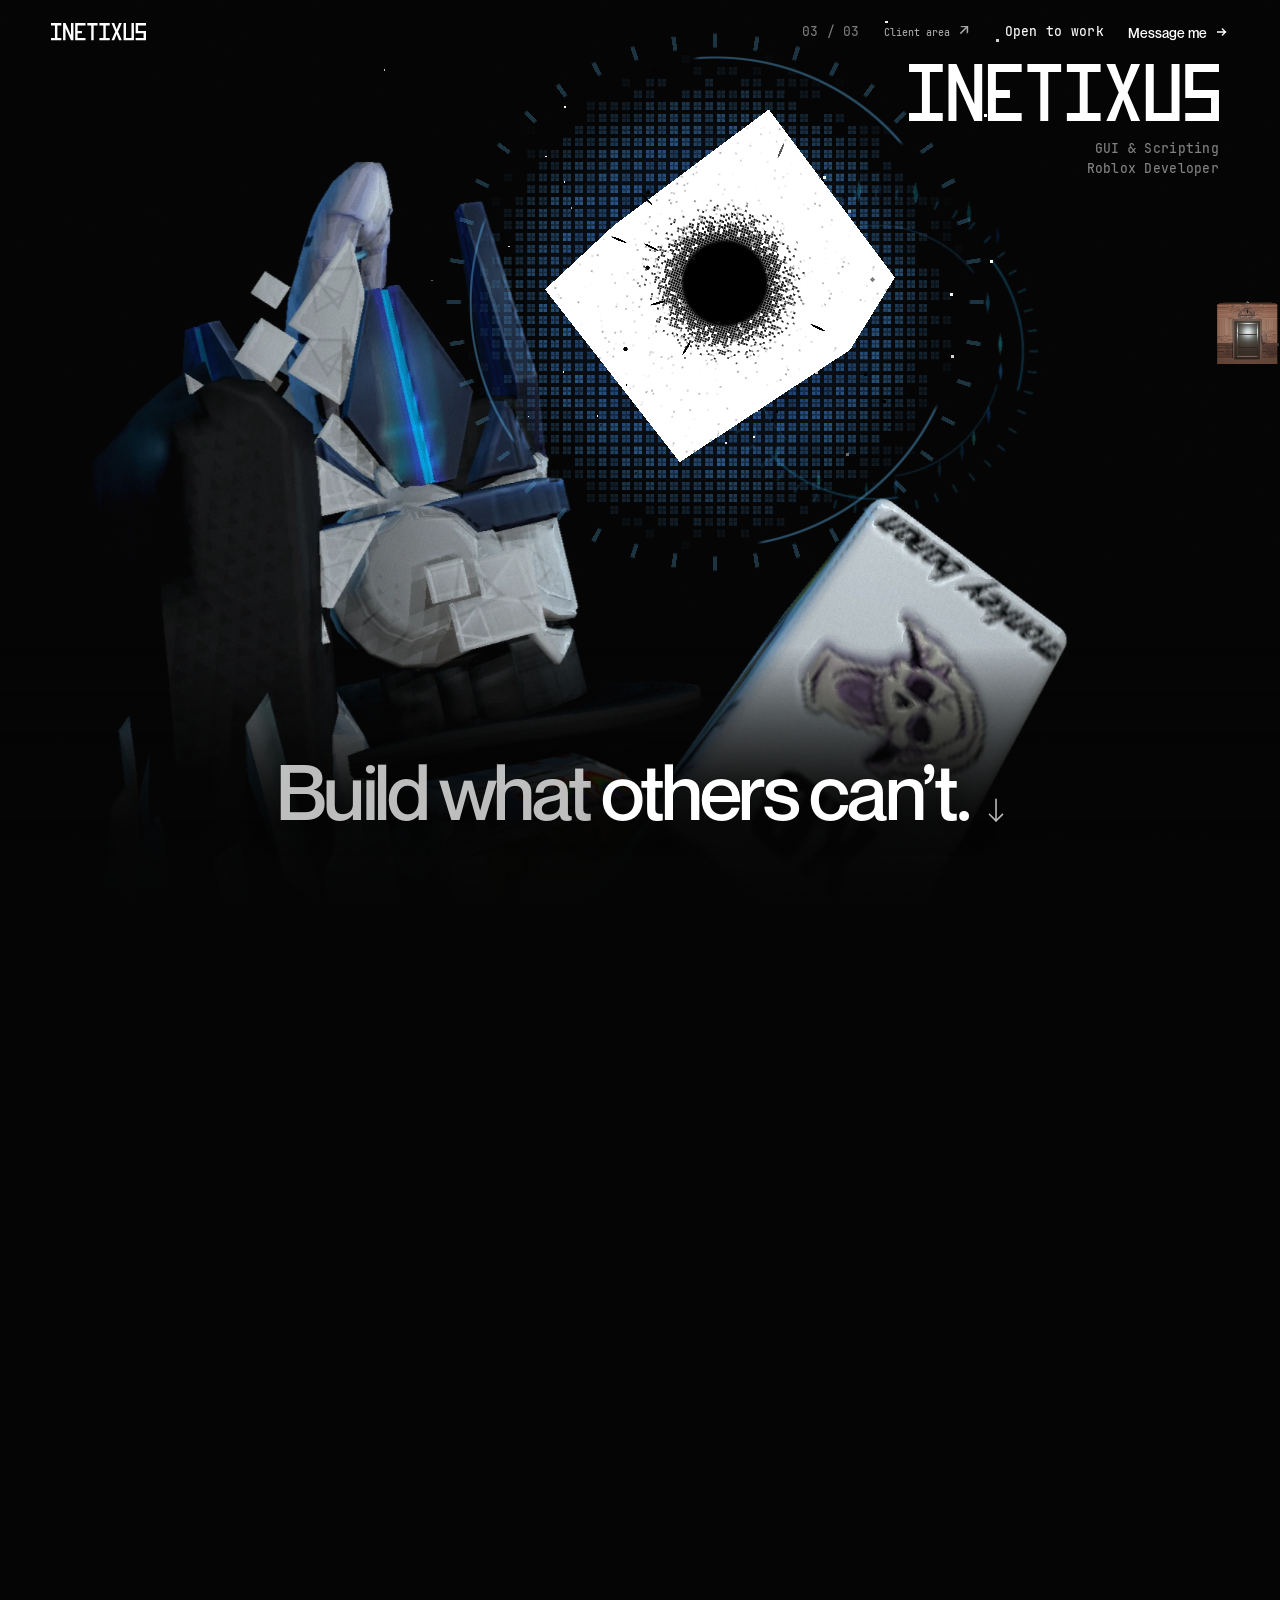
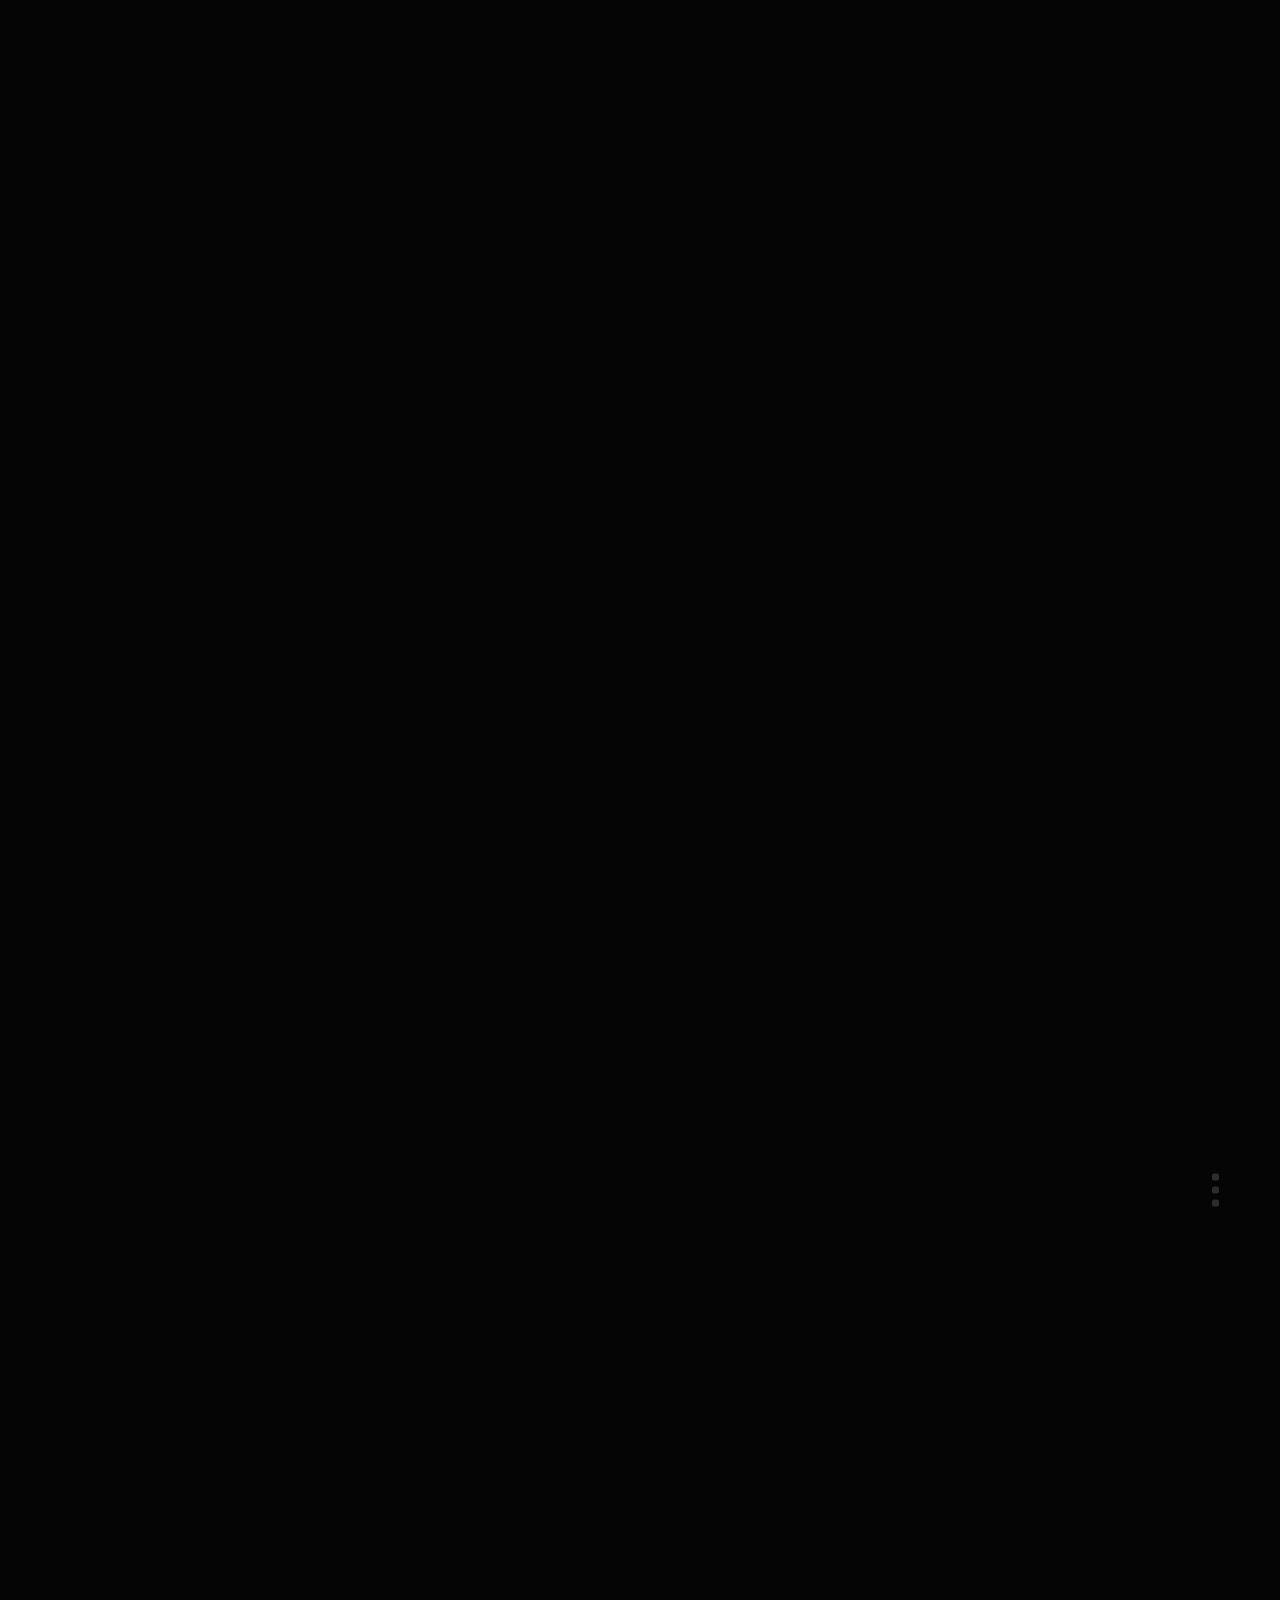
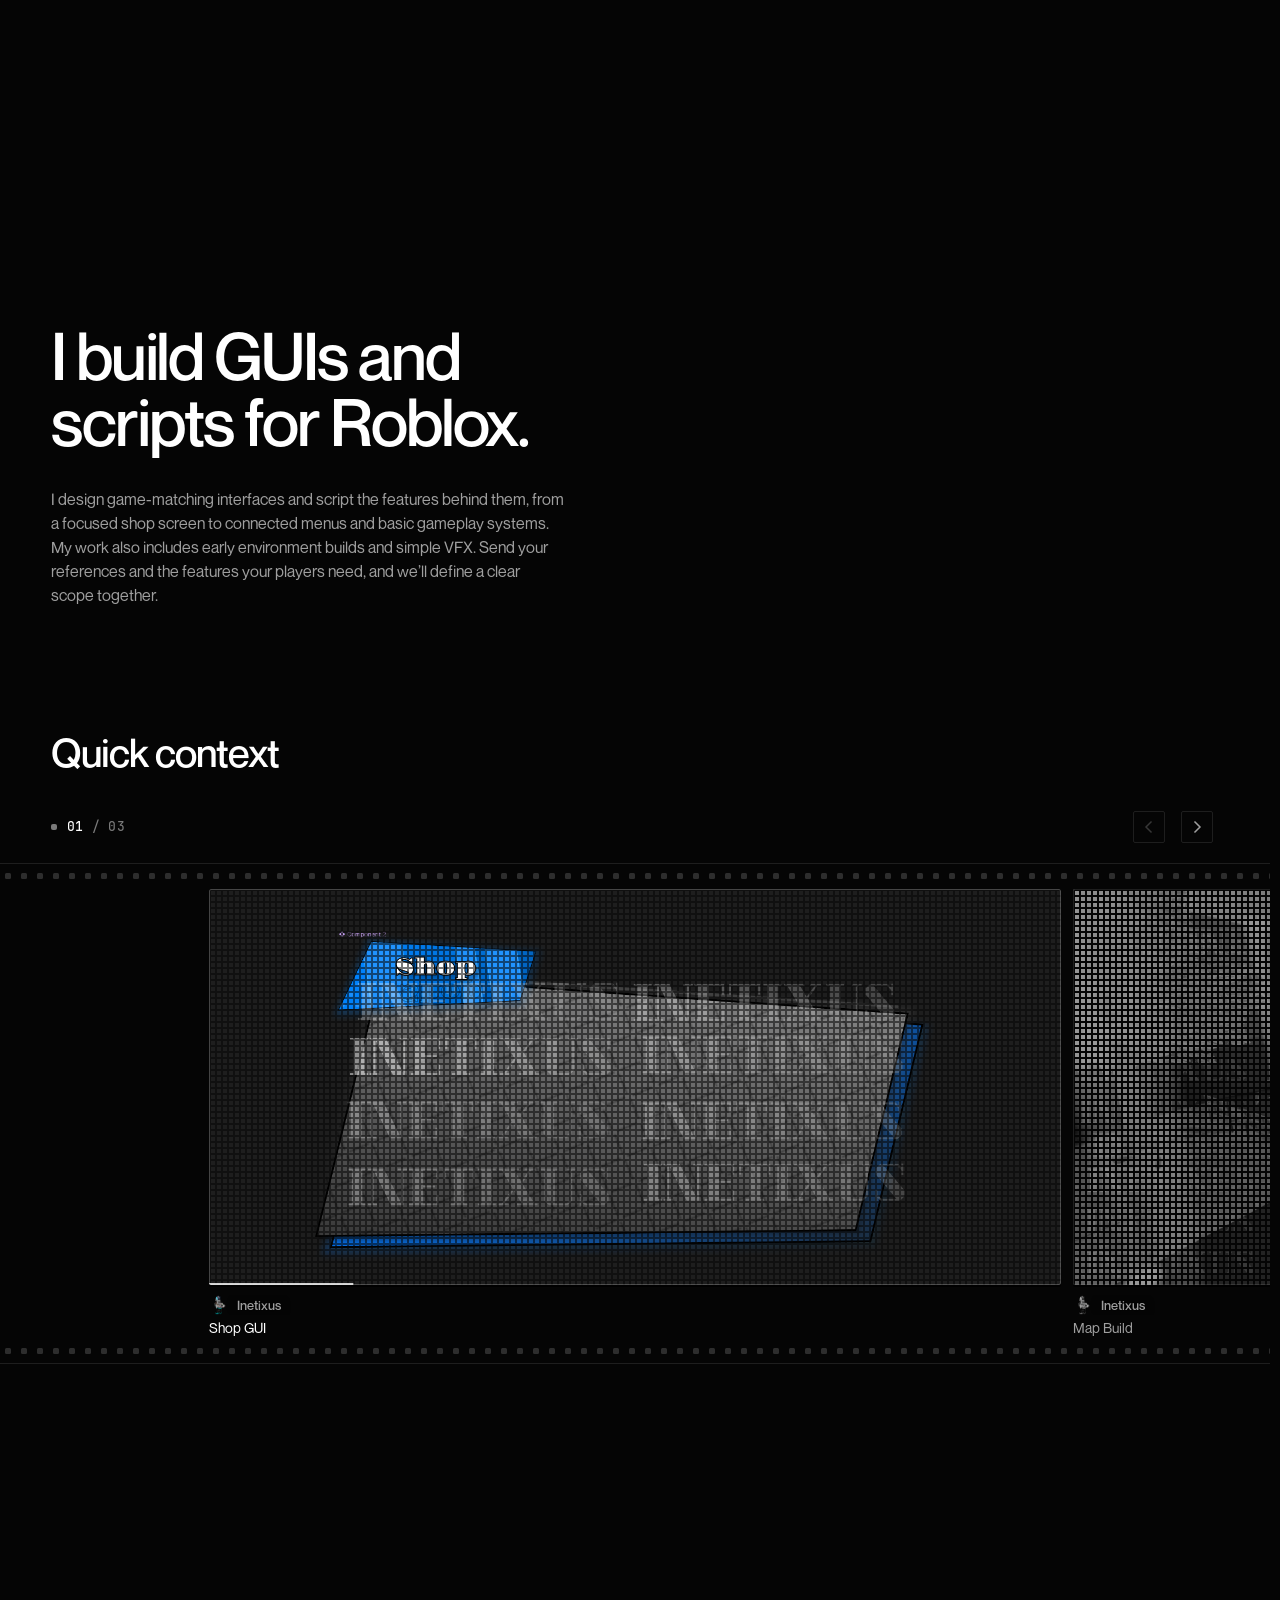
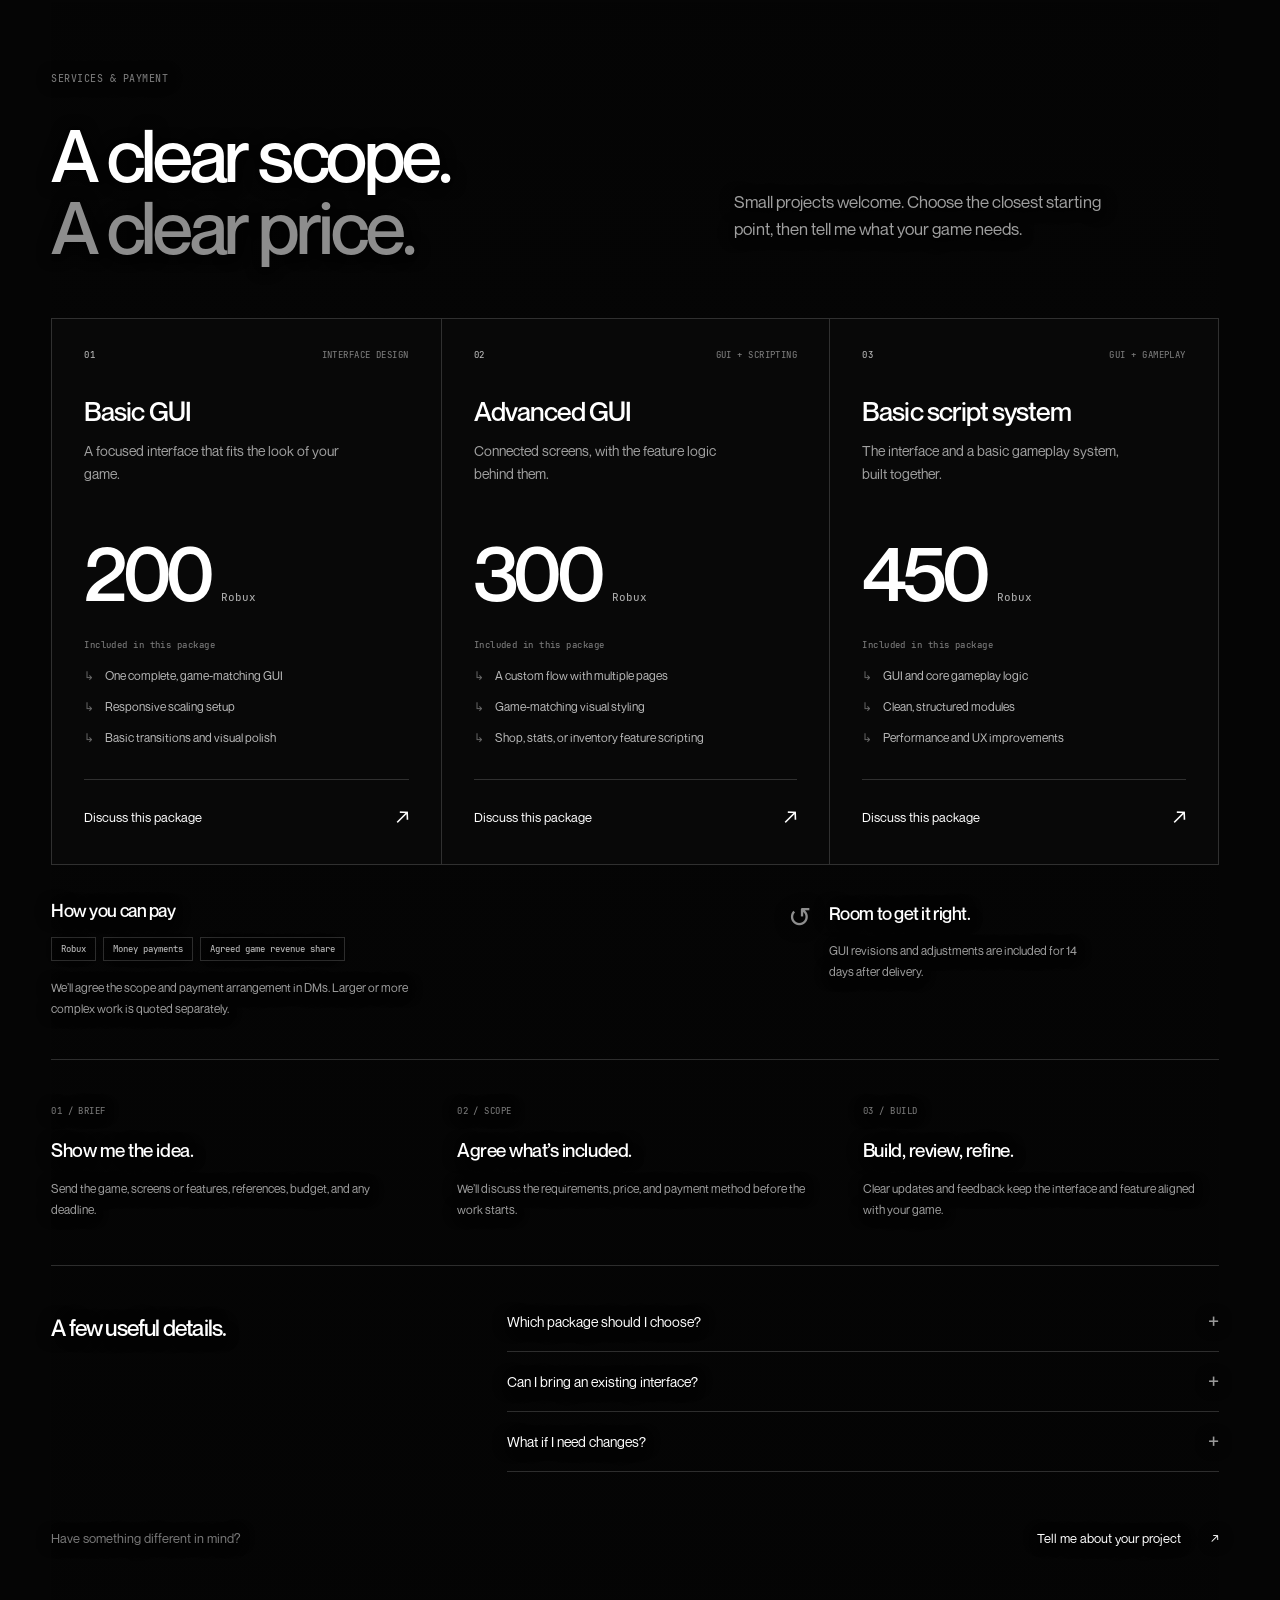
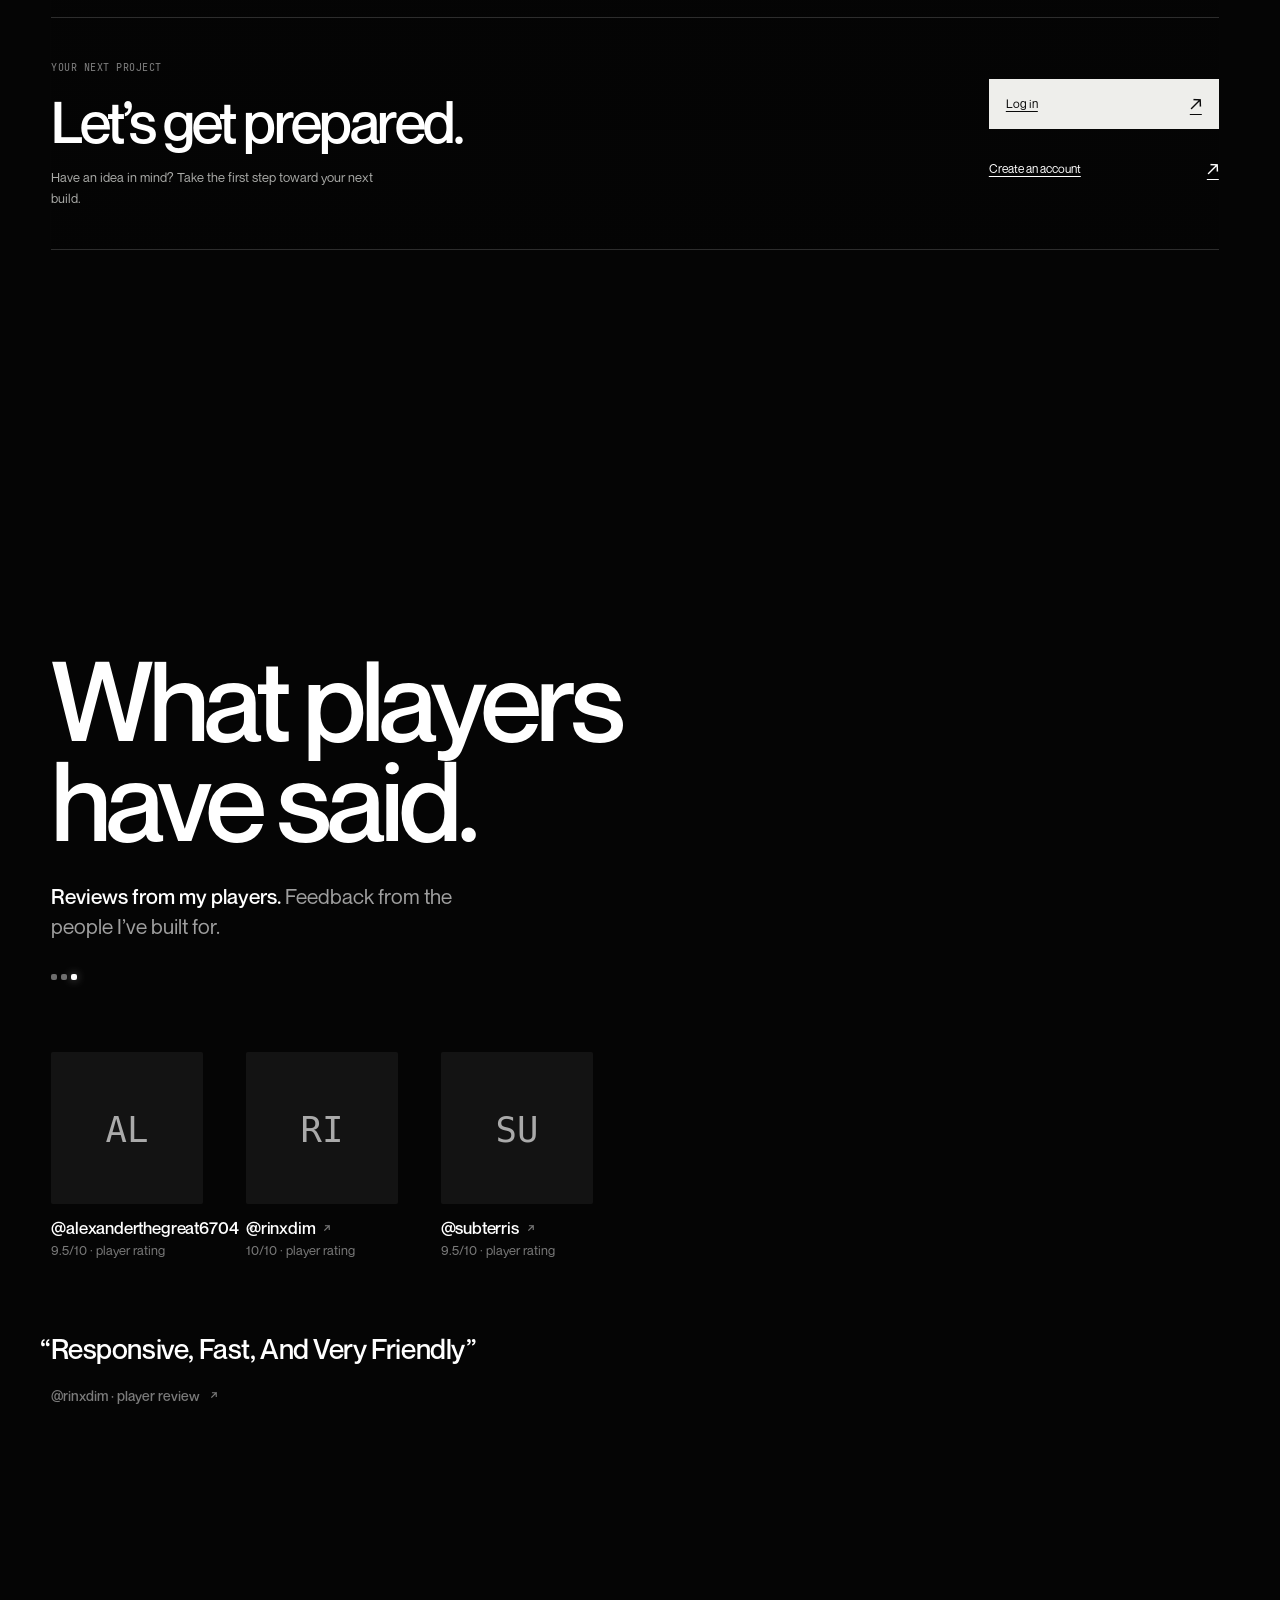
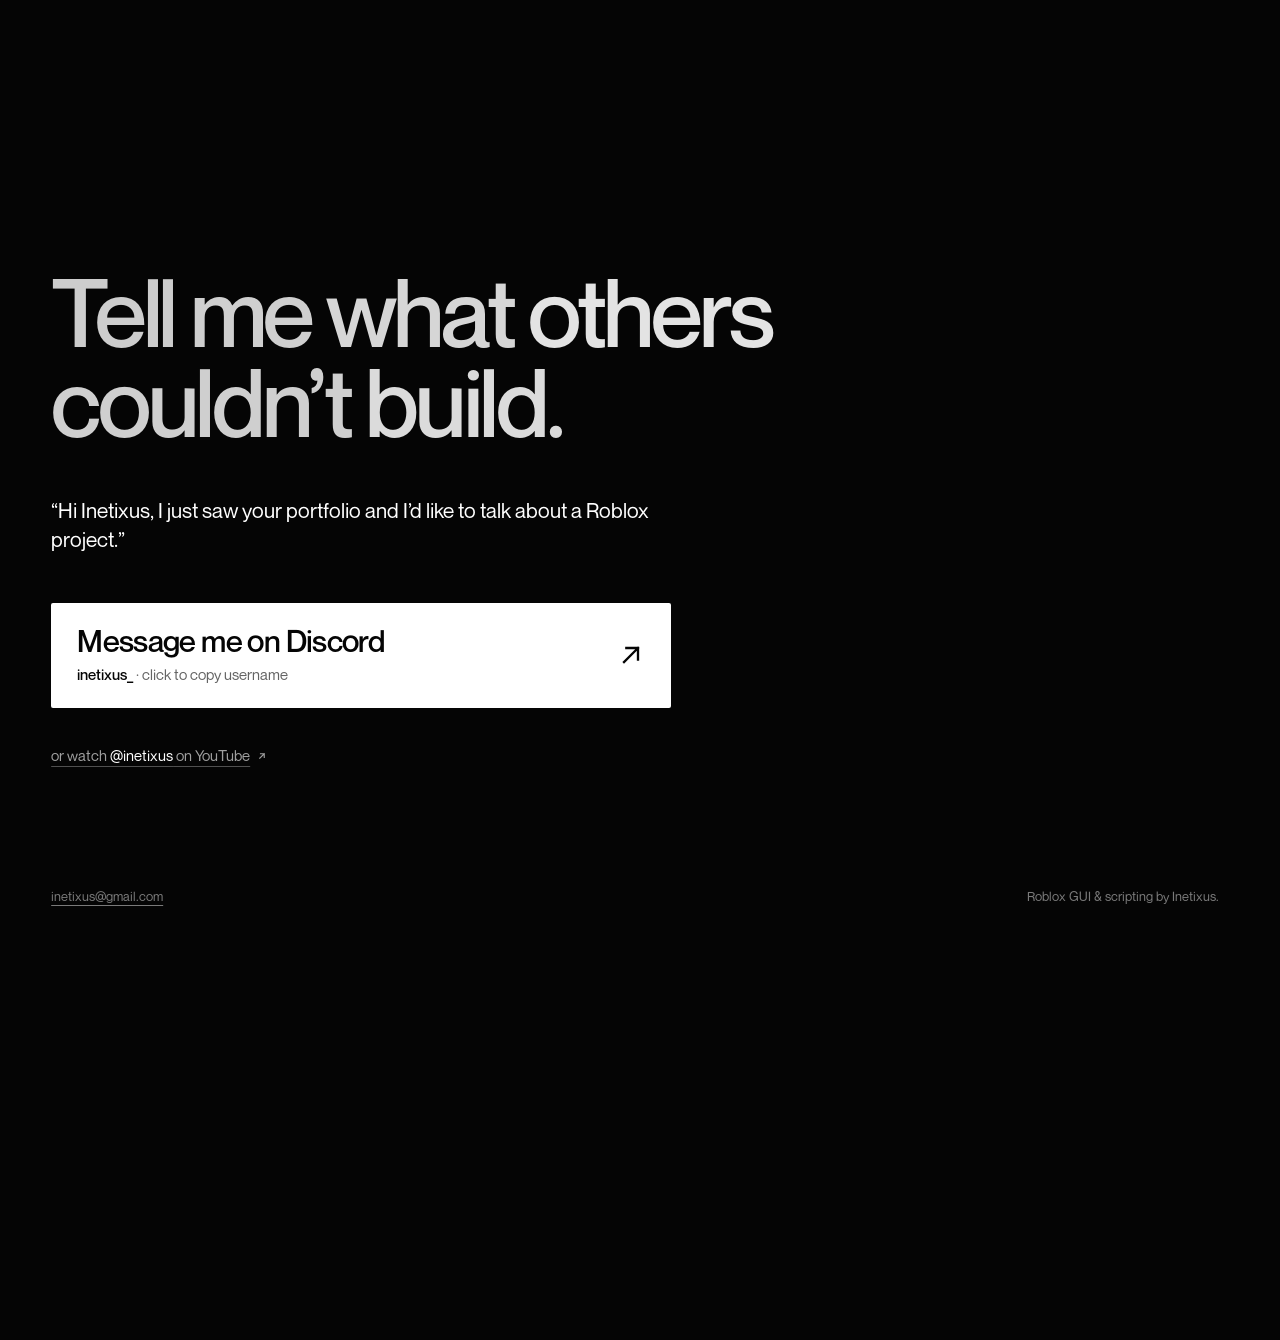
==== commit 54a9a9ff: "Add physical elevator lighting and seat avatar head into collar" ====
--- a/index.html
+++ b/index.html
@@ -29,14 +29,14 @@
     
     
     <link rel="icon" href="/site/favicon.svg" type="image/svg+xml" />
-    <link rel="preload" href="/site/plate/desk.webp?v=native-edge-1" as="image" fetchpriority="high" />
+    <link rel="preload" href="/site/plate/desk.webp?v=lit-edge-1" as="image" fetchpriority="high" />
     <link rel="preload" href="/site/fonts/NeueMontreal-Medium.otf" as="font" type="font/otf" crossorigin />
     <!-- the ground paints before anything else, and every rule is in place before
          the first frame: no unstyled flash while the scripts load -->
     <style>html,body{color:#fff;--lightningcss-light: ;--lightningcss-dark:initial;color-scheme:dark;background:#050505;margin:0}</style>
-    <script type="module" crossorigin src="/assets/main-B69lUpv3.js?v=native-edge-1"></script>
+    <script type="module" crossorigin src="/assets/main-B69lUpv3.js?v=lit-edge-1"></script>
     <link rel="stylesheet" crossorigin href="/assets/main-24PKSh1l.css">
-  <link rel="stylesheet" href="/pricing.css?v=native-edge-1"><link rel="stylesheet" href="/elevator.css?v=native-edge-1"></head>
+  <link rel="stylesheet" href="/pricing.css?v=lit-edge-1"><link rel="stylesheet" href="/elevator.css?v=lit-edge-1"></head>
   <body class="is-loading">
     <canvas id="stage" aria-hidden="true"></canvas>
 
@@ -57,7 +57,7 @@
       <section id="top" class="hero" aria-labelledby="hero-h">
         <h1 id="hero-h" class="vh">Inetixus, GUI & scripting developer for Roblox</h1>
         <picture class="hero-fallback">
-          <img src="/site/plate/poster.webp?v=native-edge-1" loading="lazy" decoding="async" alt="A Roblox avatar in profile, lit by a glowing white cube." width="3840" height="1440" />
+          <img src="/site/plate/poster.webp?v=lit-edge-1" loading="lazy" decoding="async" alt="A Roblox avatar in profile, lit by a glowing white cube." width="3840" height="1440" />
         </picture>
         <p class="hero-name"><img src="/site/inetixus.svg" alt="INETIXUS" width="1938" height="591" /></p>
         <p class="hero-slogan"><span class="slogan-a">Build what</span> <span class="slogan-b">others can’t.<i class="scroll-cue" aria-hidden="true"><svg viewBox="0 0 16 24"><path d="M8 1.5v20M2 15.5l6 6 6-6" /></svg></i></span></p>
@@ -136,5 +136,5 @@
       </section>
     </main>
 
-  <script type="module" src="/personalize.js?v=native-edge-1"></script><script type="module" src="/pricing.js?v=native-edge-1"></script><script type="module" src="/elevator.js?v=native-edge-1"></script></body>
+  <script type="module" src="/personalize.js?v=lit-edge-1"></script><script type="module" src="/pricing.js?v=lit-edge-1"></script><script type="module" src="/elevator.js?v=lit-edge-1"></script></body>
 </html>
--- a/elevator.css
+++ b/elevator.css
@@ -1 +1 @@
-.edge-elevator{position:fixed;right:0;top:0;width:48px;height:52.571px;z-index:30;pointer-events:none;contain:layout style;--landing:0}.edge-elevator canvas,.edge-elevator img{display:block;width:100%;height:100%;object-fit:contain}.edge-elevator:after{content:'';position:absolute;left:-28%;right:-28%;bottom:1px;height:10px;background:radial-gradient(ellipse,#dfce9666,transparent 72%);opacity:var(--landing);pointer-events:none}.edge-elevator canvas{position:relative;z-index:1}@media(max-width:760px){.edge-elevator{width:32px;height:35.048px;right:0}}
+.edge-elevator{position:fixed;right:0;top:0;width:64px;height:82px;z-index:30;pointer-events:none;contain:layout style;--landing:0}.edge-elevator canvas,.edge-elevator img{display:block;width:100%;height:100%;object-fit:contain}.edge-elevator:after{content:'';position:absolute;left:-28%;right:-28%;bottom:1px;height:10px;background:radial-gradient(ellipse,#dfce9666,transparent 72%);opacity:var(--landing);pointer-events:none}.edge-elevator canvas{position:relative;z-index:1}@media(max-width:760px){.edge-elevator{width:44px;height:56.375px;right:0}}
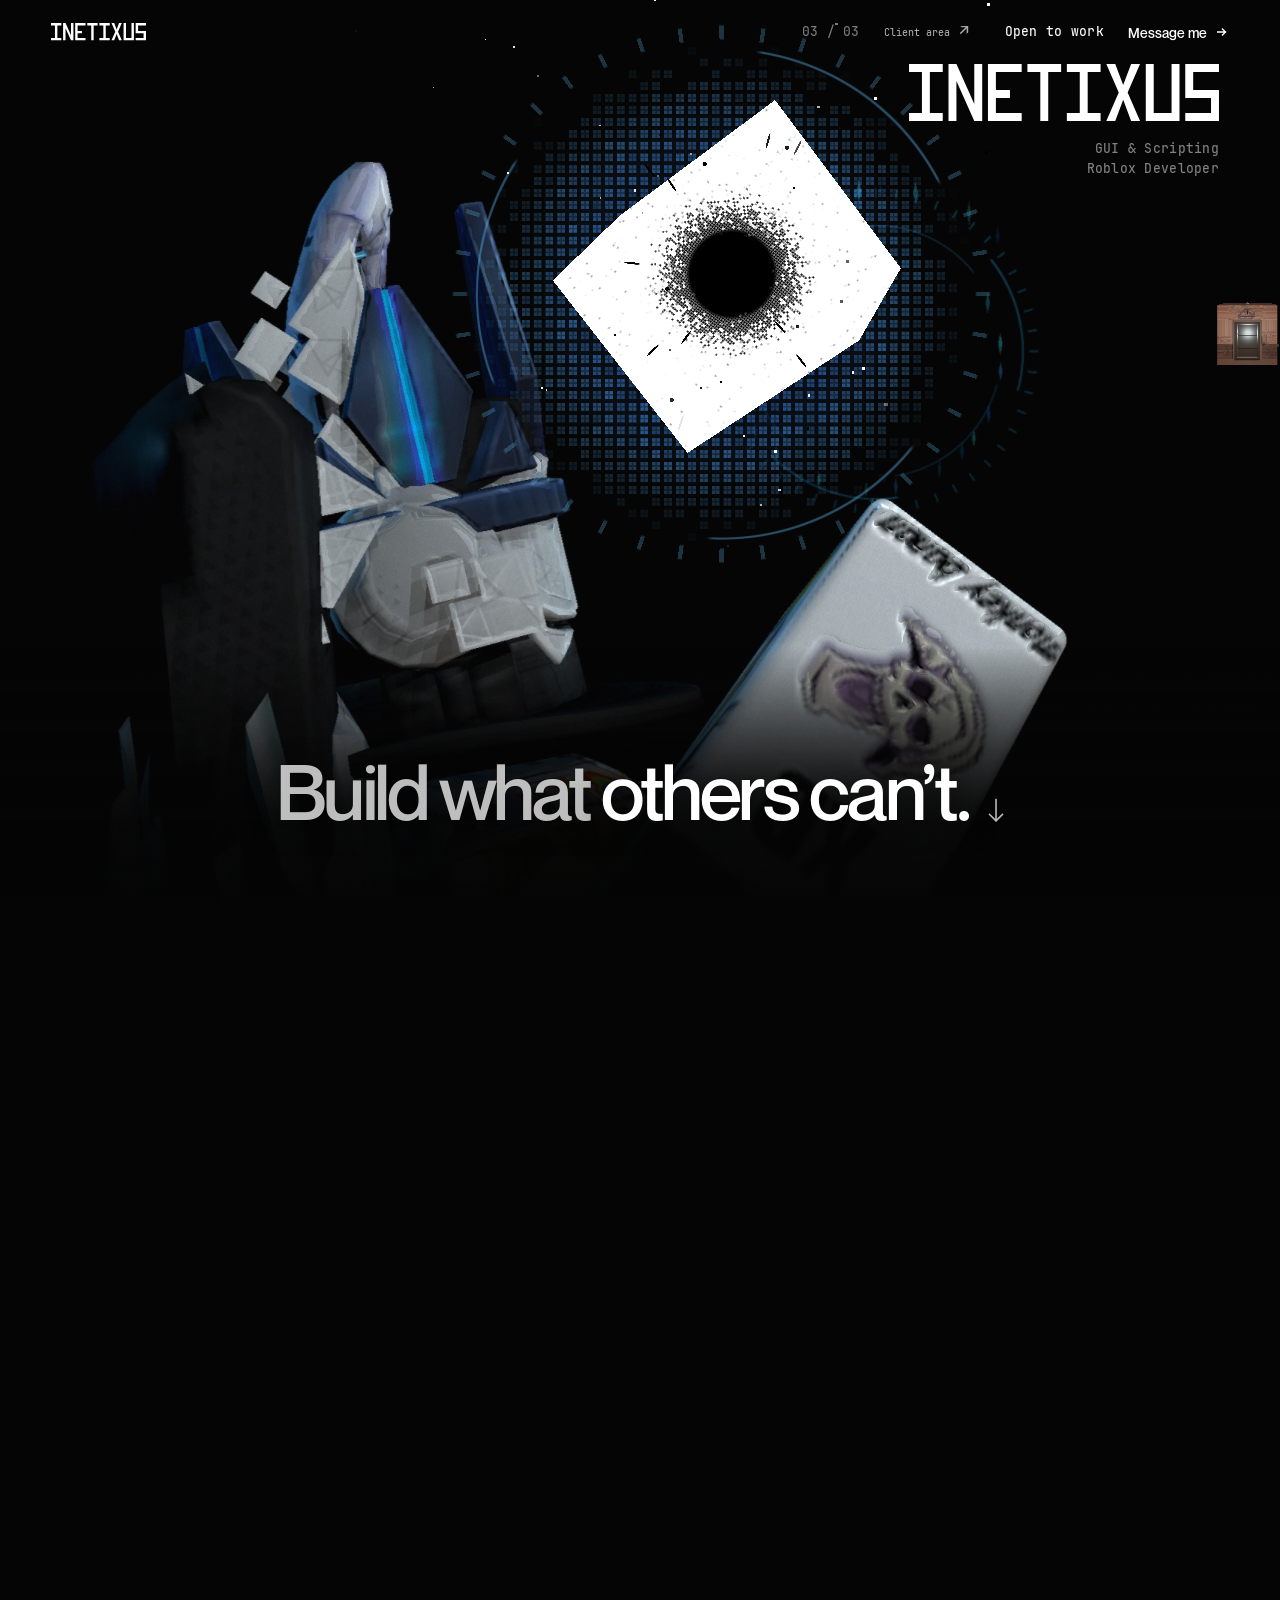
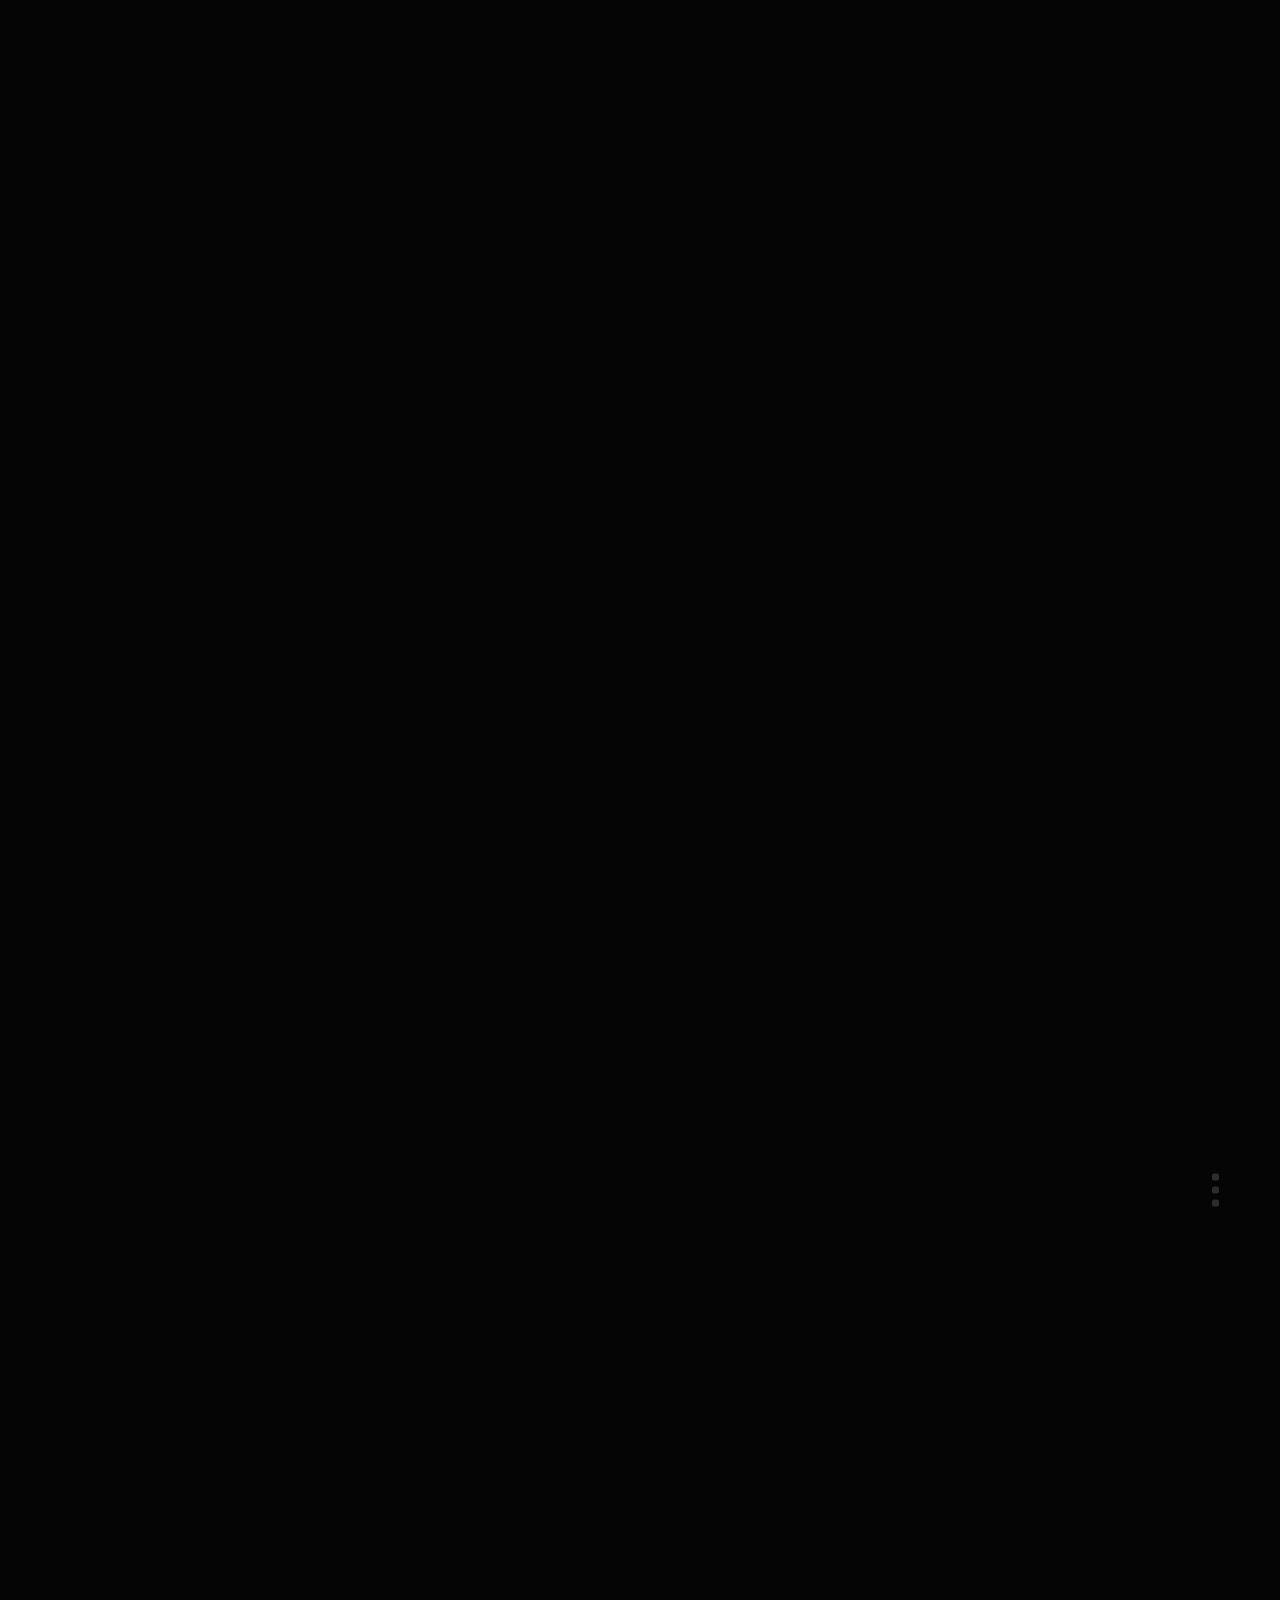
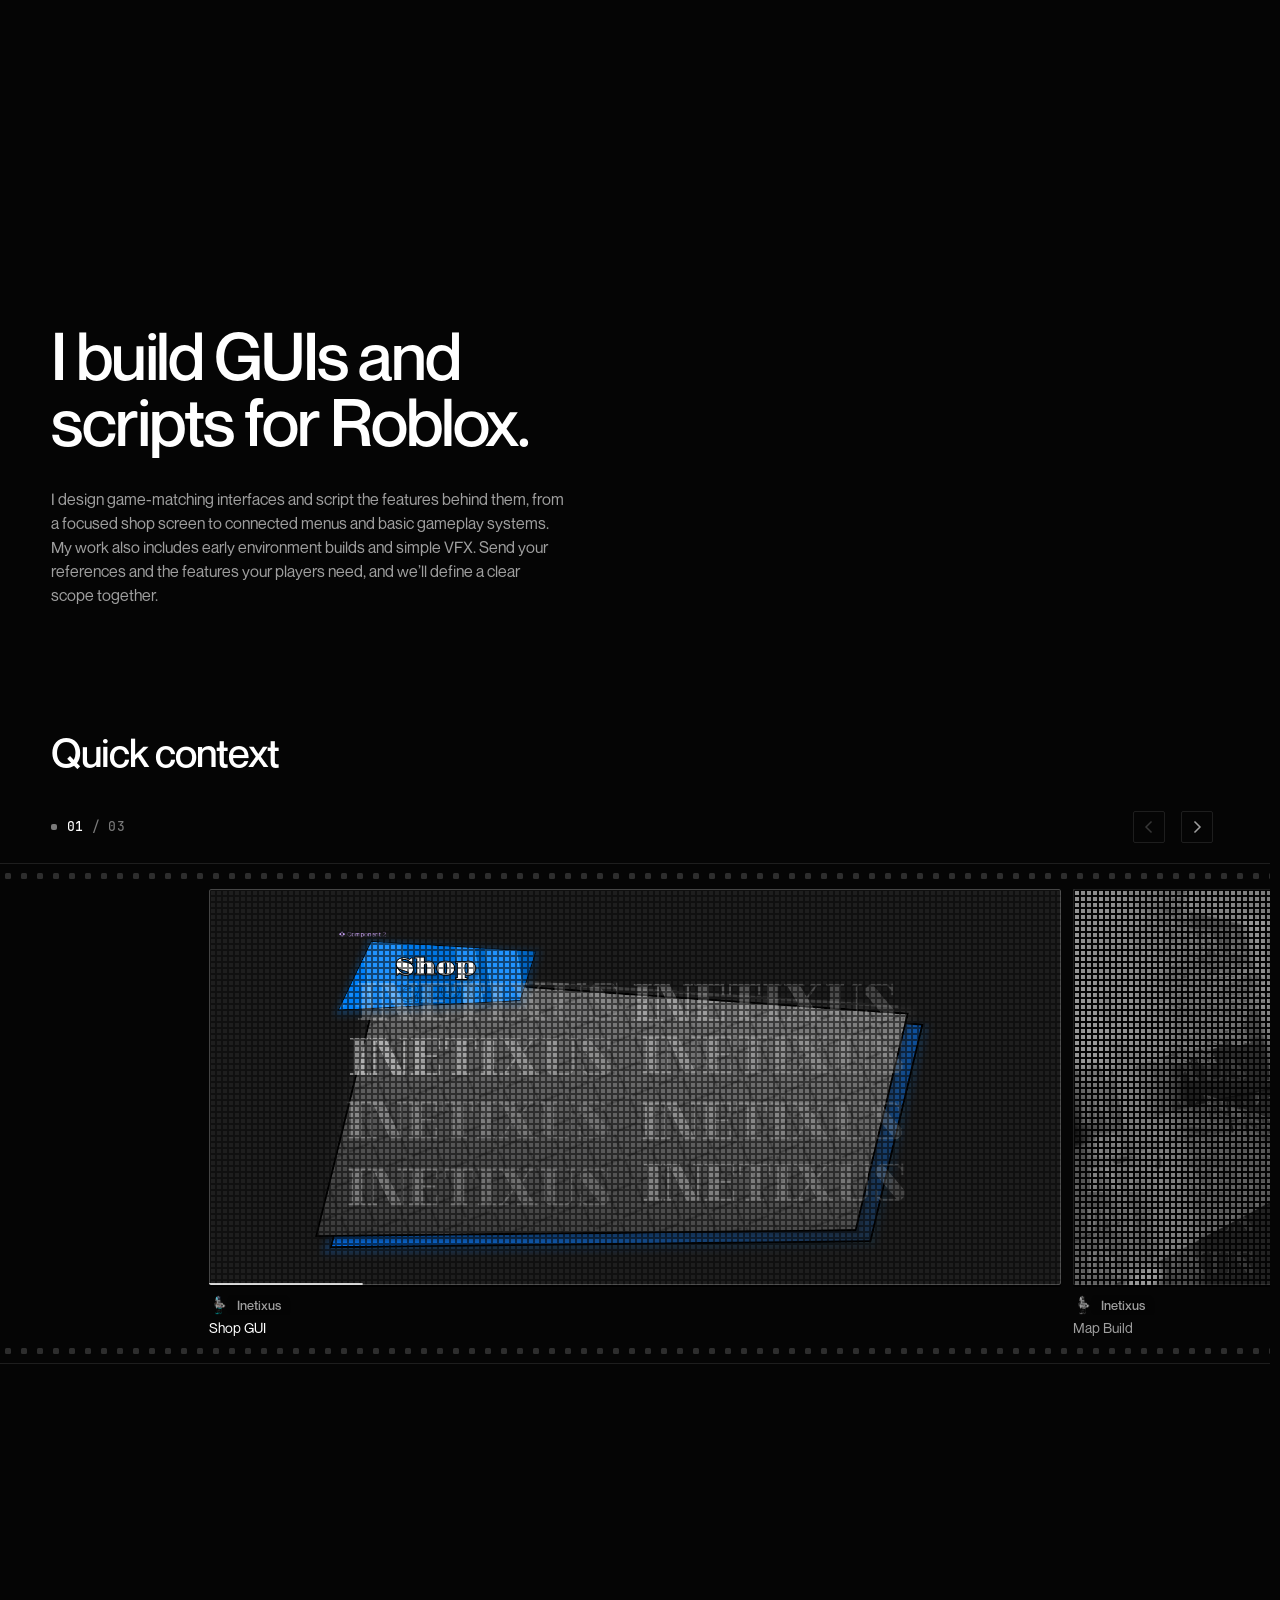
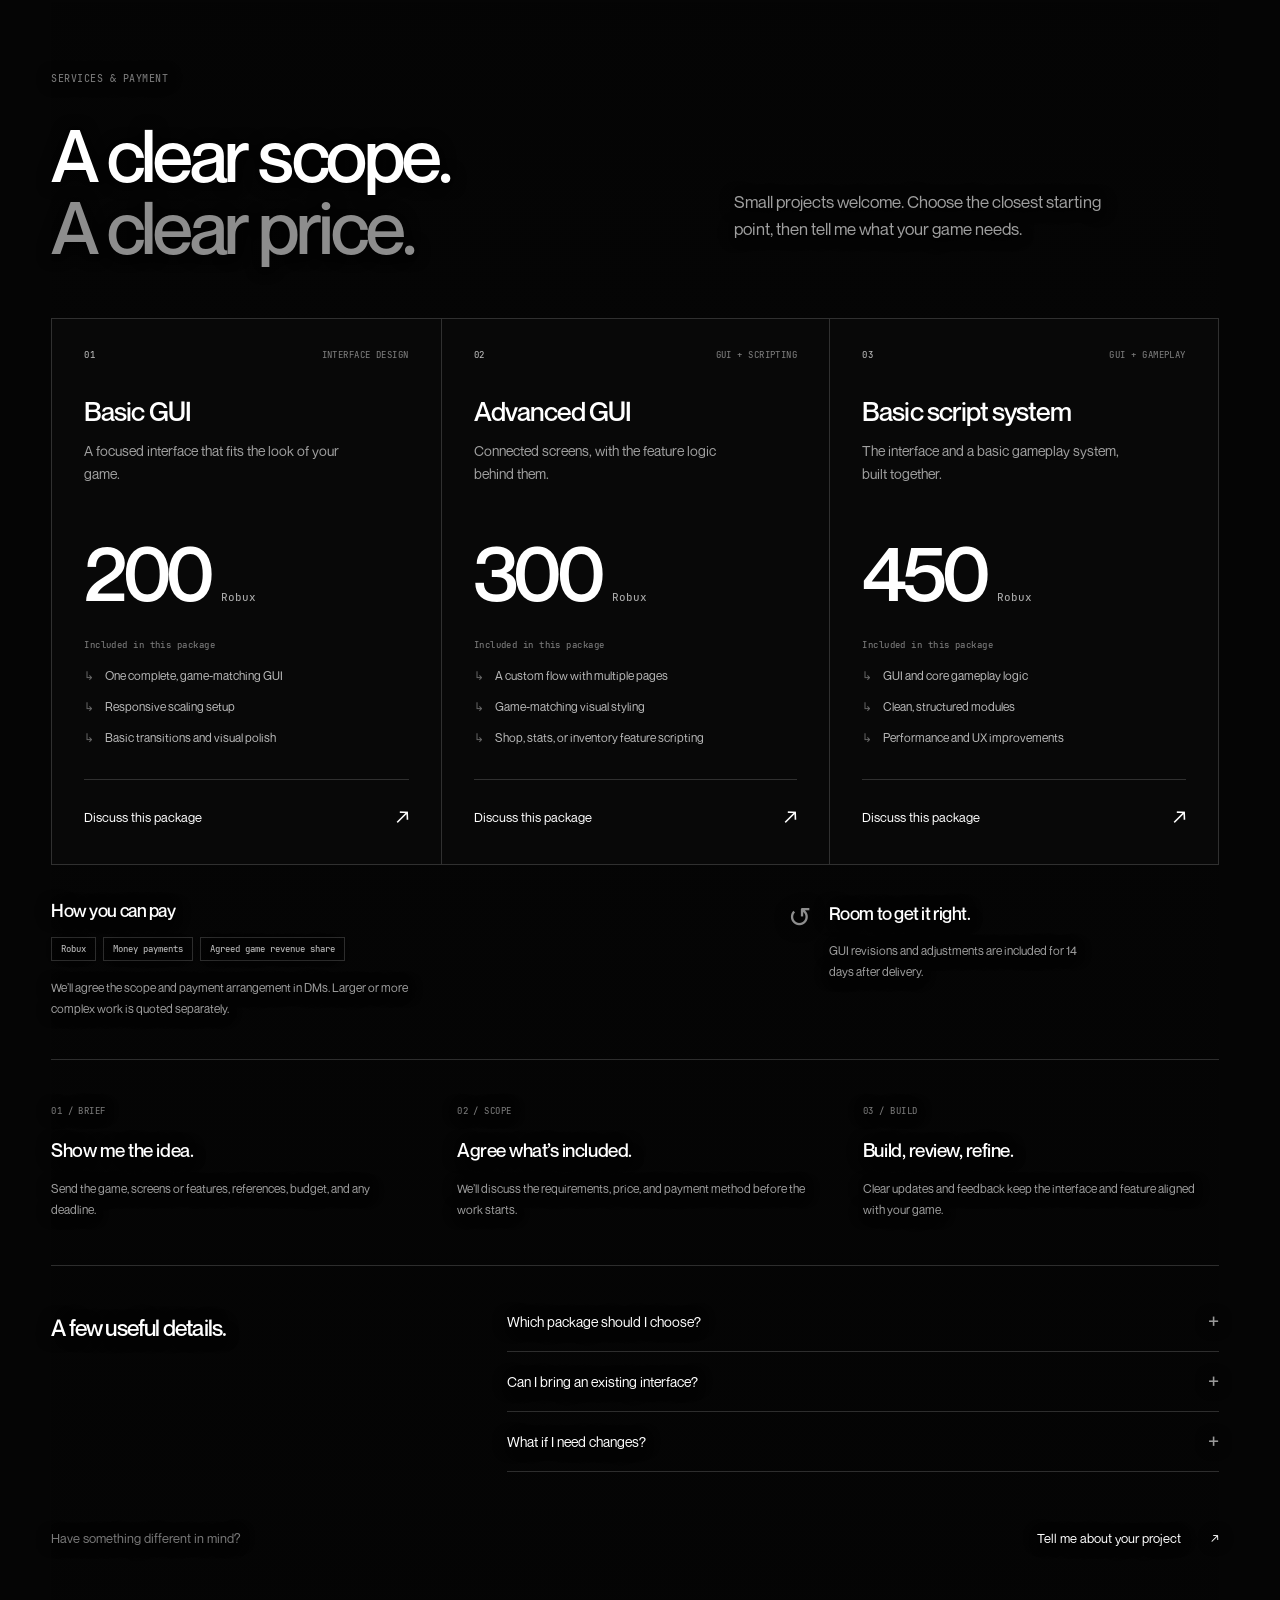
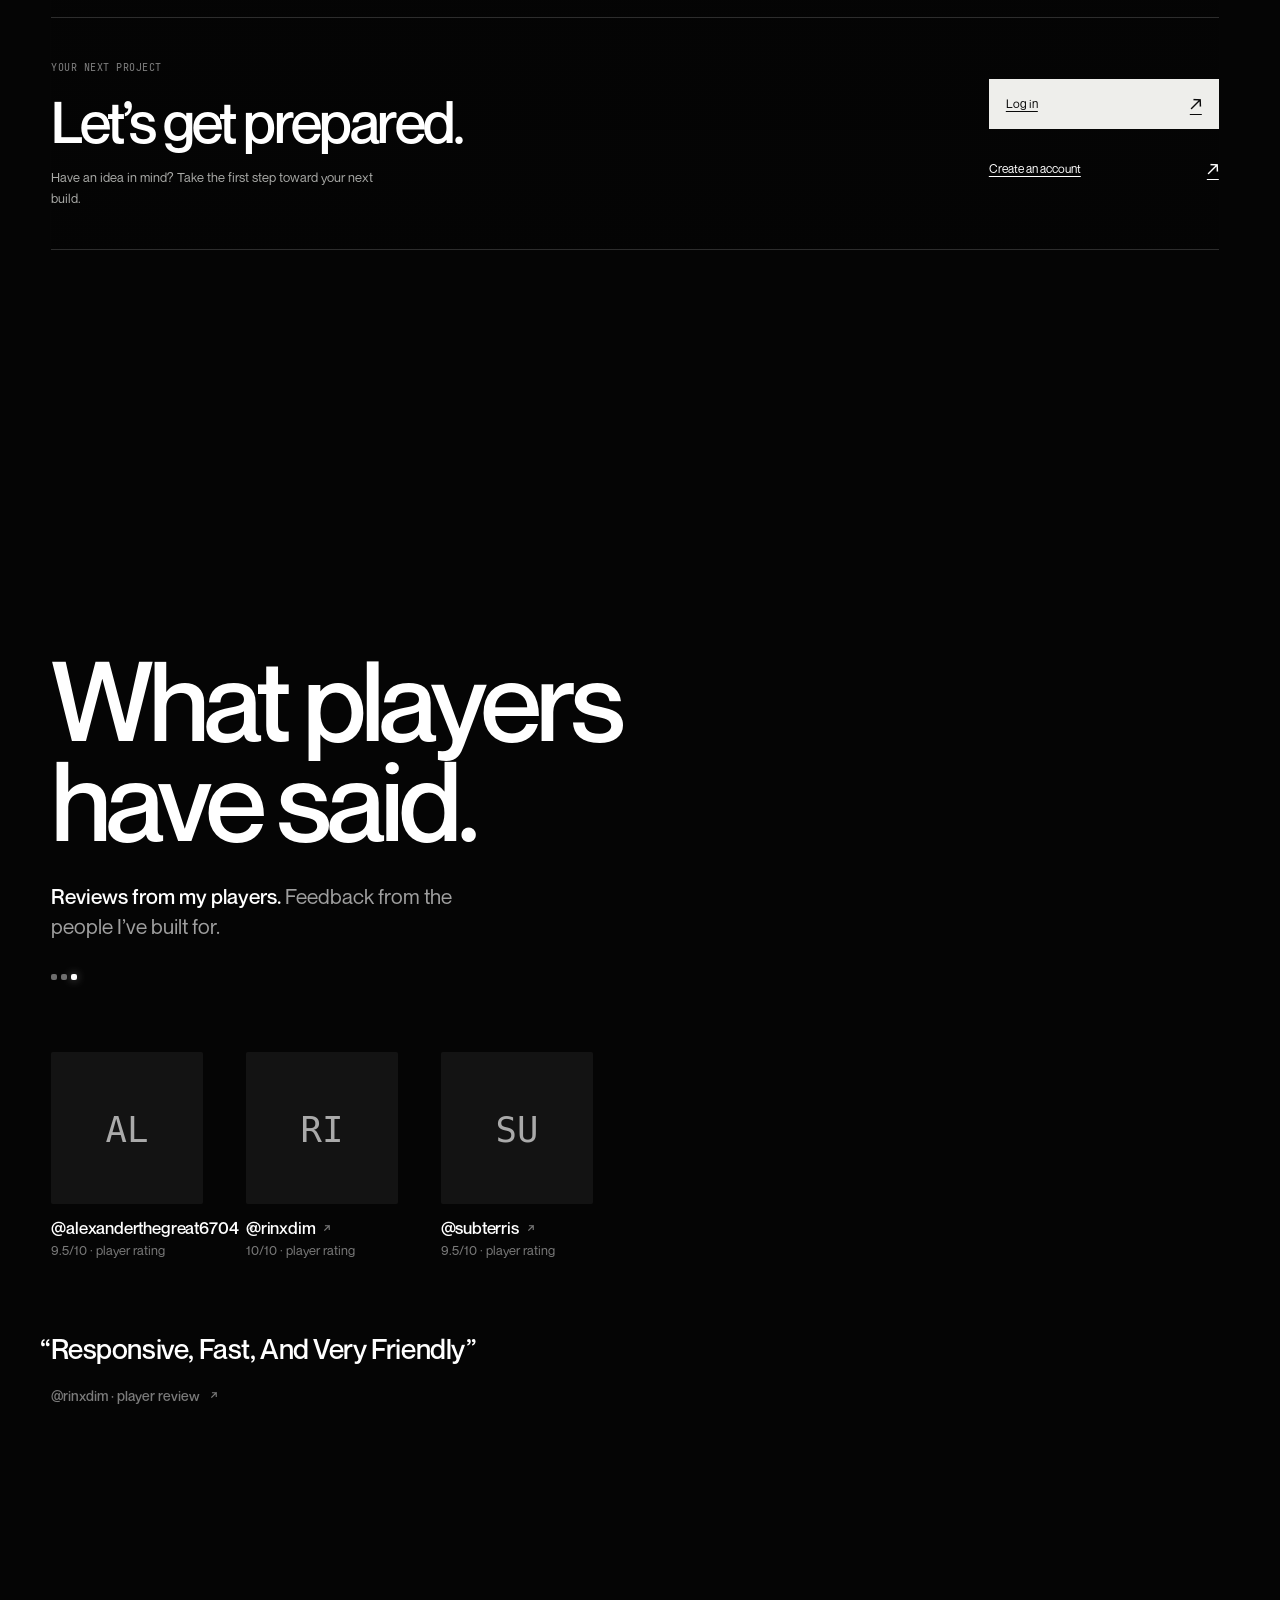
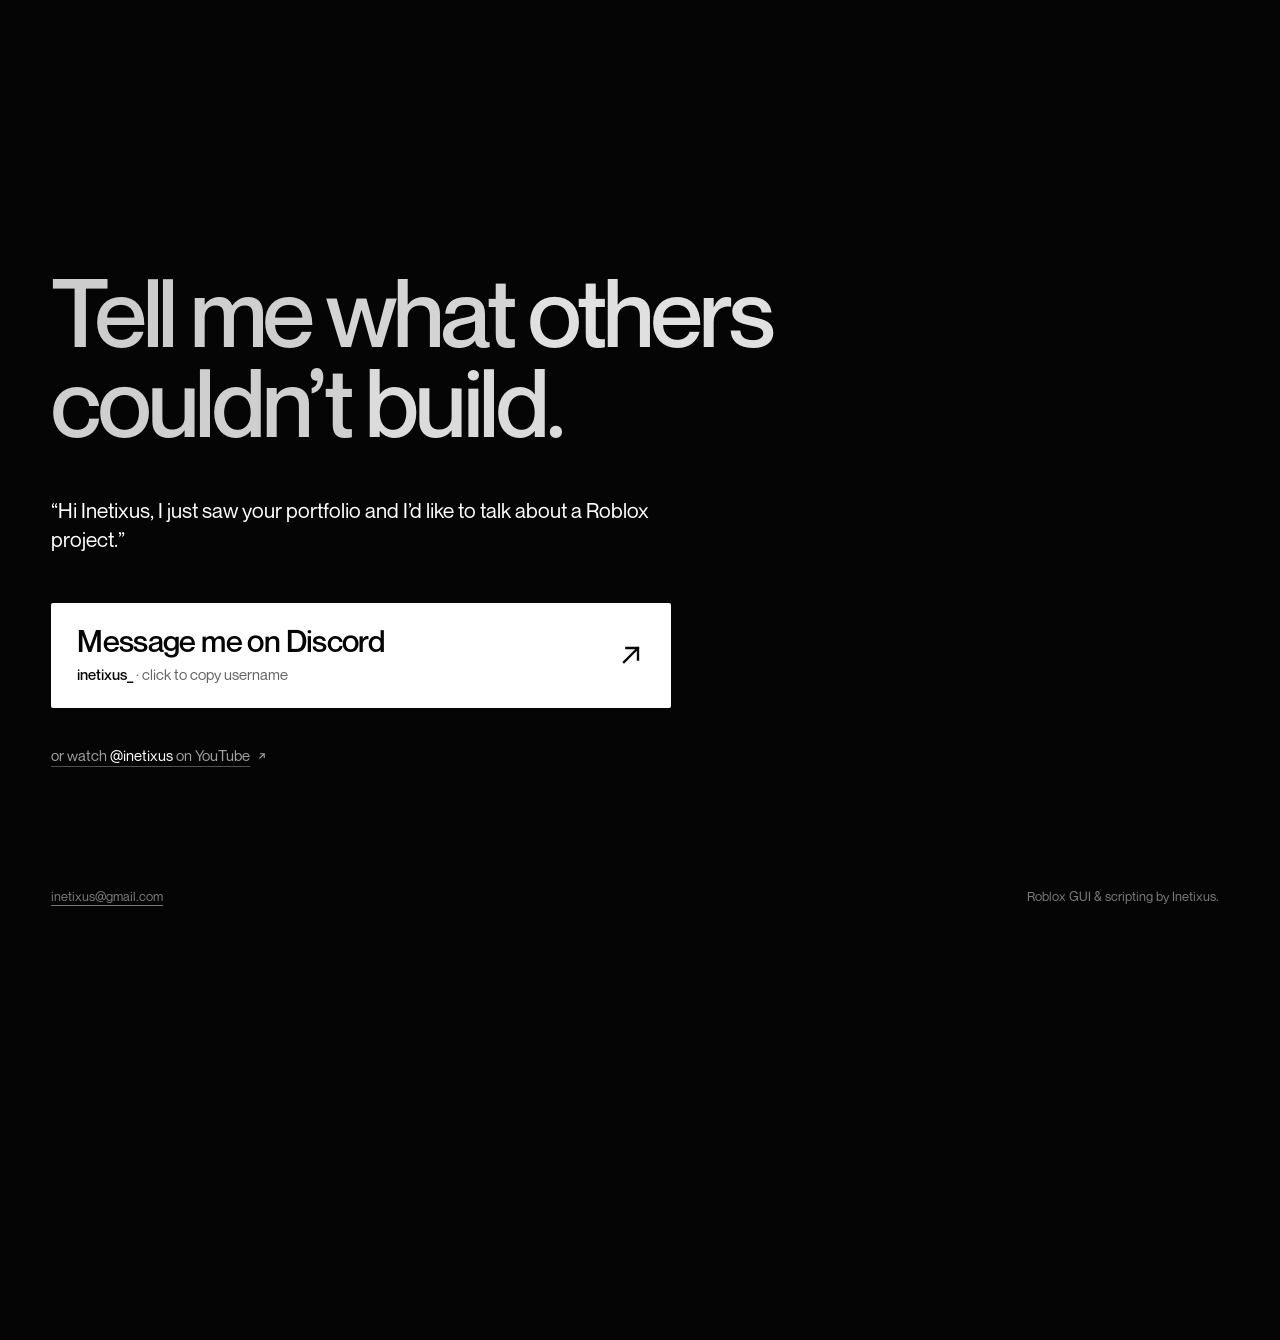
==== commit c5883822: "Soften project cube rim highlights and antialias silhouettes" ====
--- a/index.html
+++ b/index.html
@@ -29,14 +29,14 @@
     
     
     <link rel="icon" href="/site/favicon.svg" type="image/svg+xml" />
-    <link rel="preload" href="/site/plate/desk.webp?v=lit-edge-1" as="image" fetchpriority="high" />
+    <link rel="preload" href="/site/plate/desk.webp?v=cube-edges-1" as="image" fetchpriority="high" />
     <link rel="preload" href="/site/fonts/NeueMontreal-Medium.otf" as="font" type="font/otf" crossorigin />
     <!-- the ground paints before anything else, and every rule is in place before
          the first frame: no unstyled flash while the scripts load -->
     <style>html,body{color:#fff;--lightningcss-light: ;--lightningcss-dark:initial;color-scheme:dark;background:#050505;margin:0}</style>
-    <script type="module" crossorigin src="/assets/main-B69lUpv3.js?v=lit-edge-1"></script>
+    <script type="module" crossorigin src="/assets/main-B69lUpv3.js?v=cube-edges-1"></script>
     <link rel="stylesheet" crossorigin href="/assets/main-24PKSh1l.css">
-  <link rel="stylesheet" href="/pricing.css?v=lit-edge-1"><link rel="stylesheet" href="/elevator.css?v=lit-edge-1"></head>
+  <link rel="stylesheet" href="/pricing.css?v=cube-edges-1"><link rel="stylesheet" href="/elevator.css?v=cube-edges-1"></head>
   <body class="is-loading">
     <canvas id="stage" aria-hidden="true"></canvas>
 
@@ -57,7 +57,7 @@
       <section id="top" class="hero" aria-labelledby="hero-h">
         <h1 id="hero-h" class="vh">Inetixus, GUI & scripting developer for Roblox</h1>
         <picture class="hero-fallback">
-          <img src="/site/plate/poster.webp?v=lit-edge-1" loading="lazy" decoding="async" alt="A Roblox avatar in profile, lit by a glowing white cube." width="3840" height="1440" />
+          <img src="/site/plate/poster.webp?v=cube-edges-1" loading="lazy" decoding="async" alt="A Roblox avatar in profile, lit by a glowing white cube." width="3840" height="1440" />
         </picture>
         <p class="hero-name"><img src="/site/inetixus.svg" alt="INETIXUS" width="1938" height="591" /></p>
         <p class="hero-slogan"><span class="slogan-a">Build what</span> <span class="slogan-b">others can’t.<i class="scroll-cue" aria-hidden="true"><svg viewBox="0 0 16 24"><path d="M8 1.5v20M2 15.5l6 6 6-6" /></svg></i></span></p>
@@ -136,5 +136,5 @@
       </section>
     </main>
 
-  <script type="module" src="/personalize.js?v=lit-edge-1"></script><script type="module" src="/pricing.js?v=lit-edge-1"></script><script type="module" src="/elevator.js?v=lit-edge-1"></script></body>
+  <script type="module" src="/personalize.js?v=cube-edges-1"></script><script type="module" src="/pricing.js?v=cube-edges-1"></script><script type="module" src="/elevator.js?v=cube-edges-1"></script></body>
 </html>
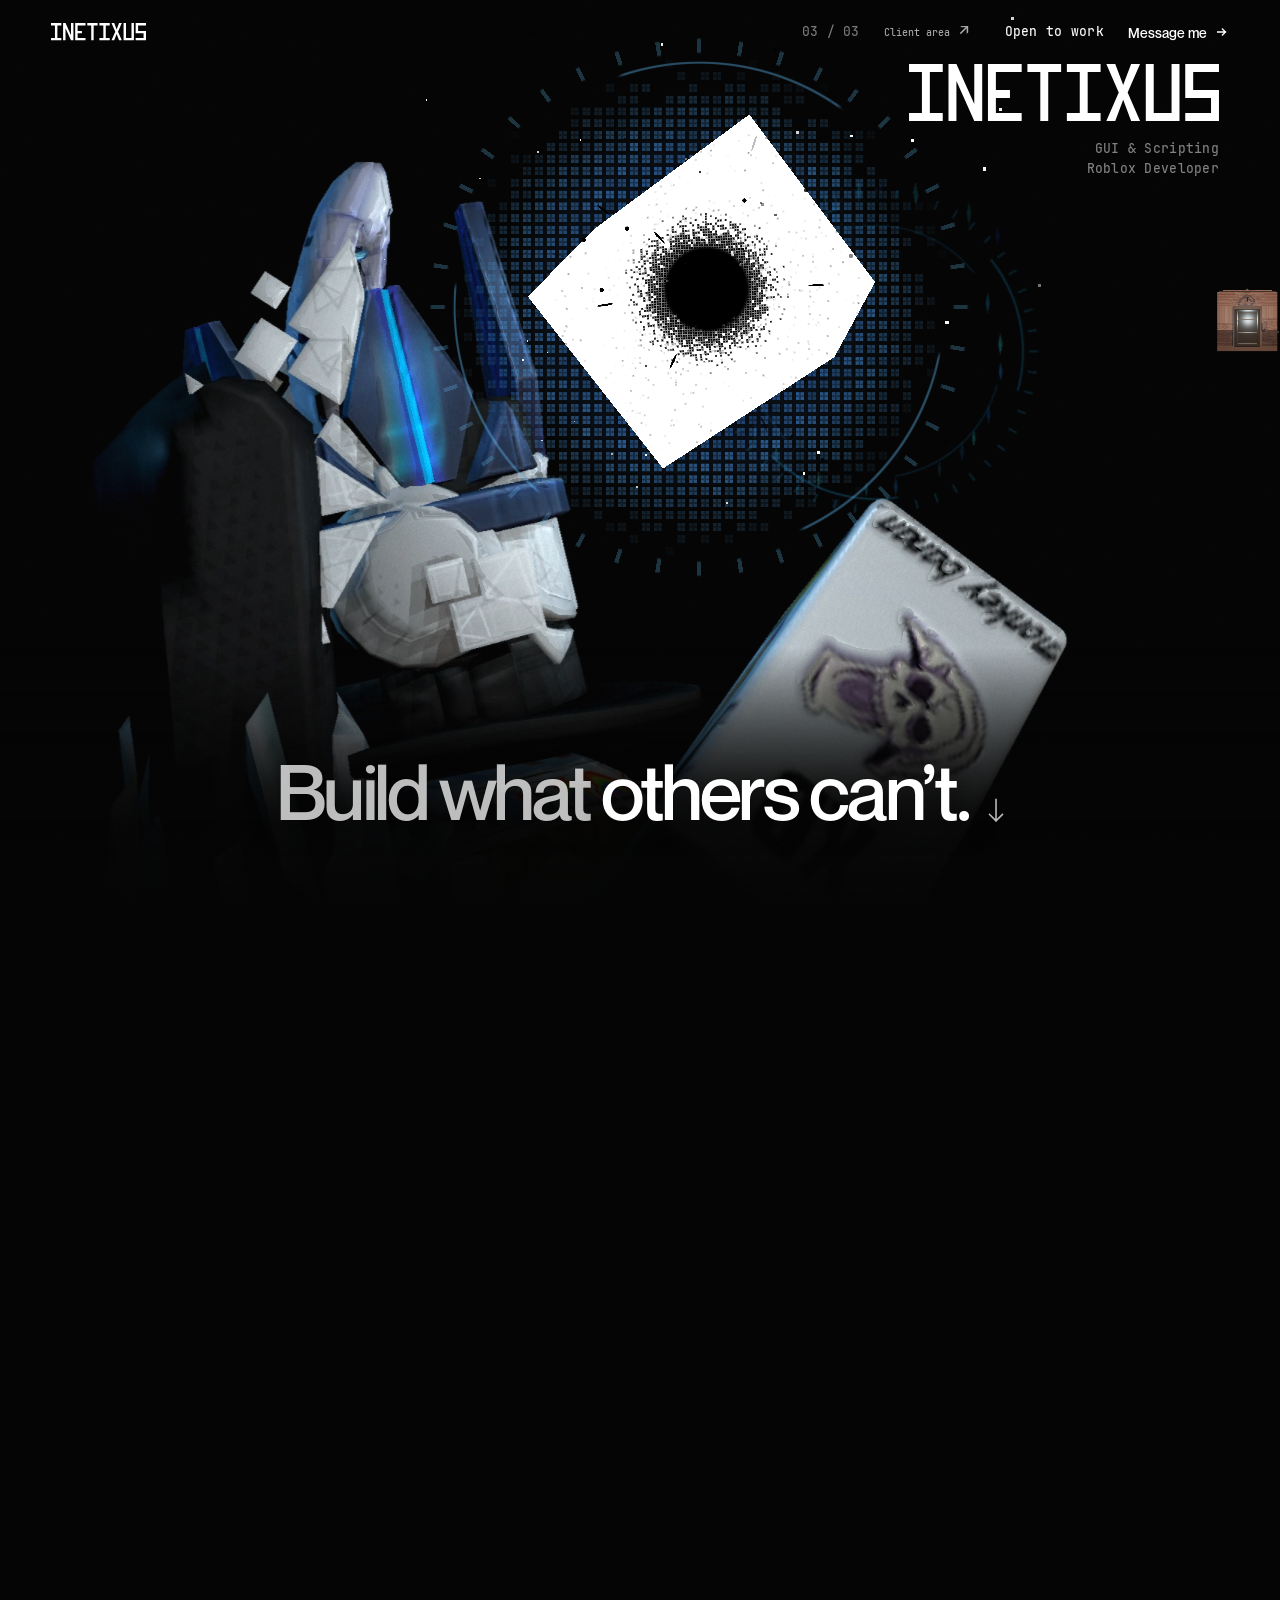
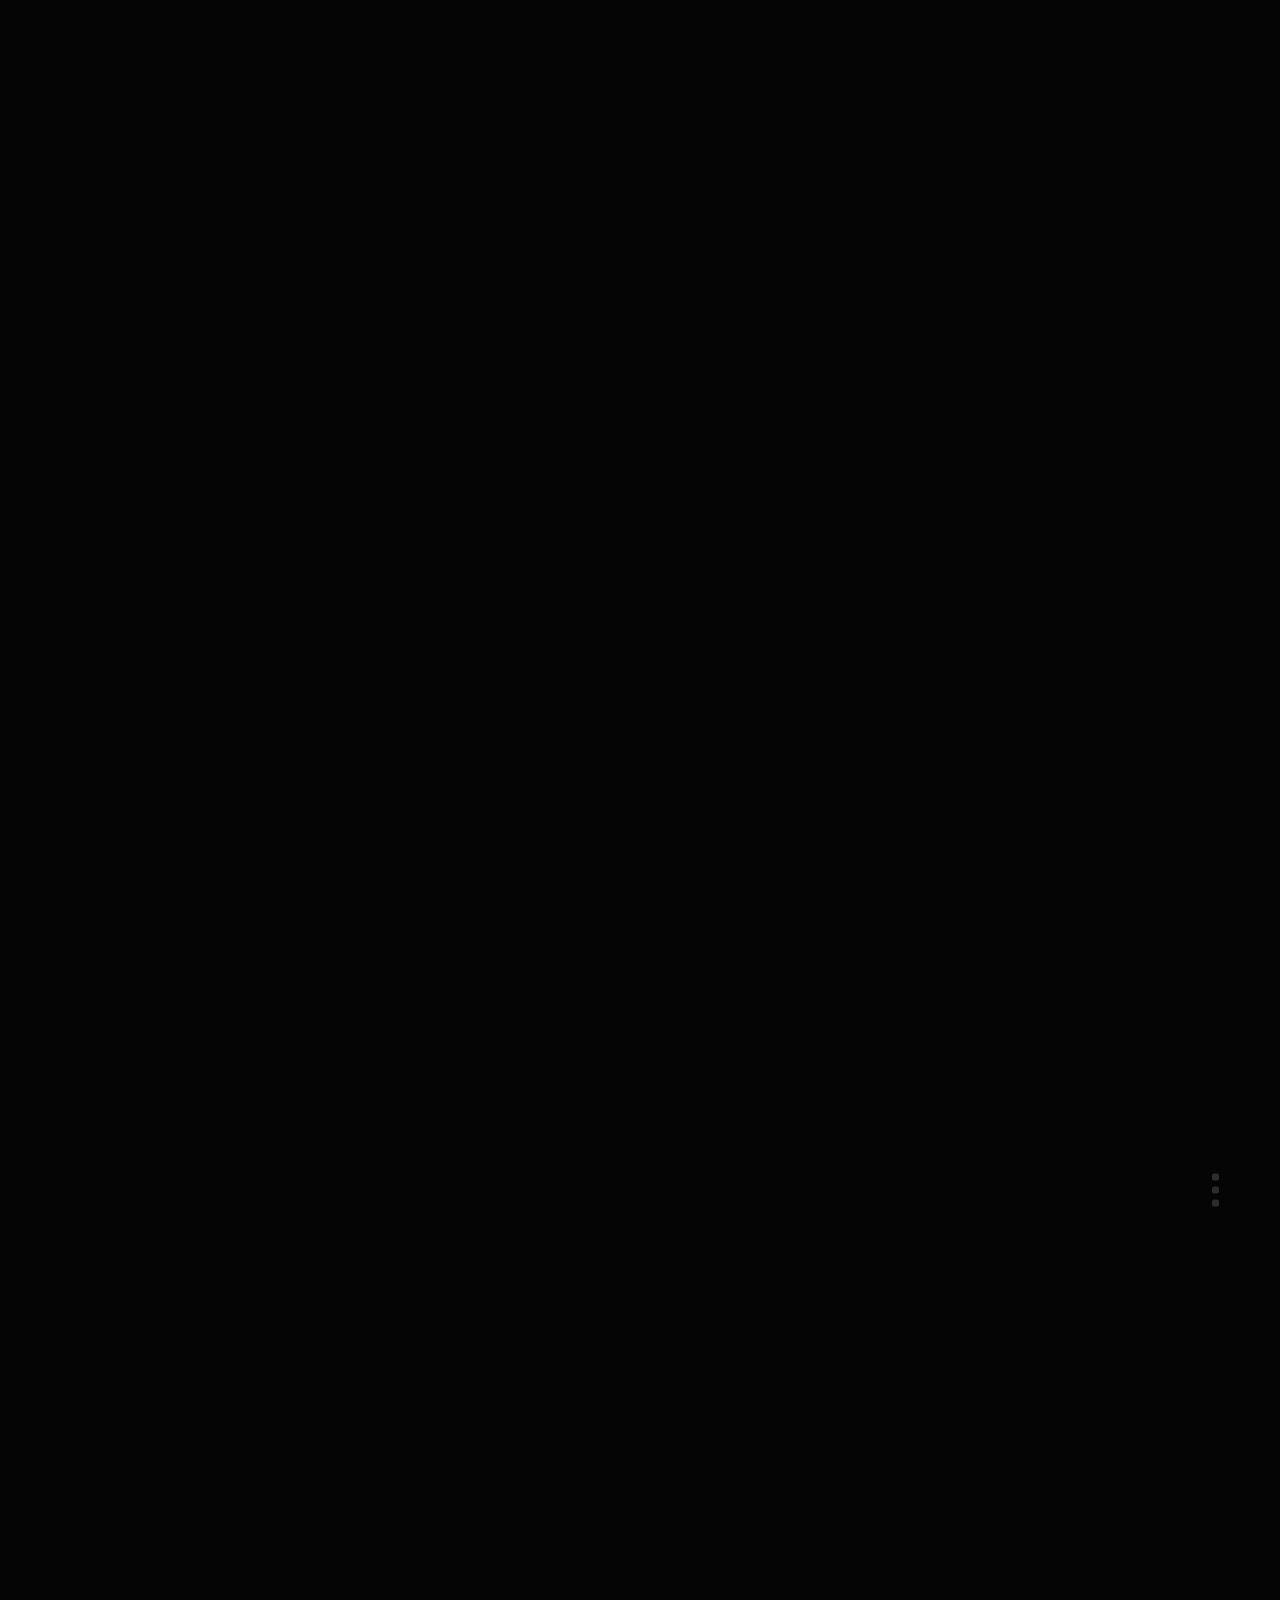
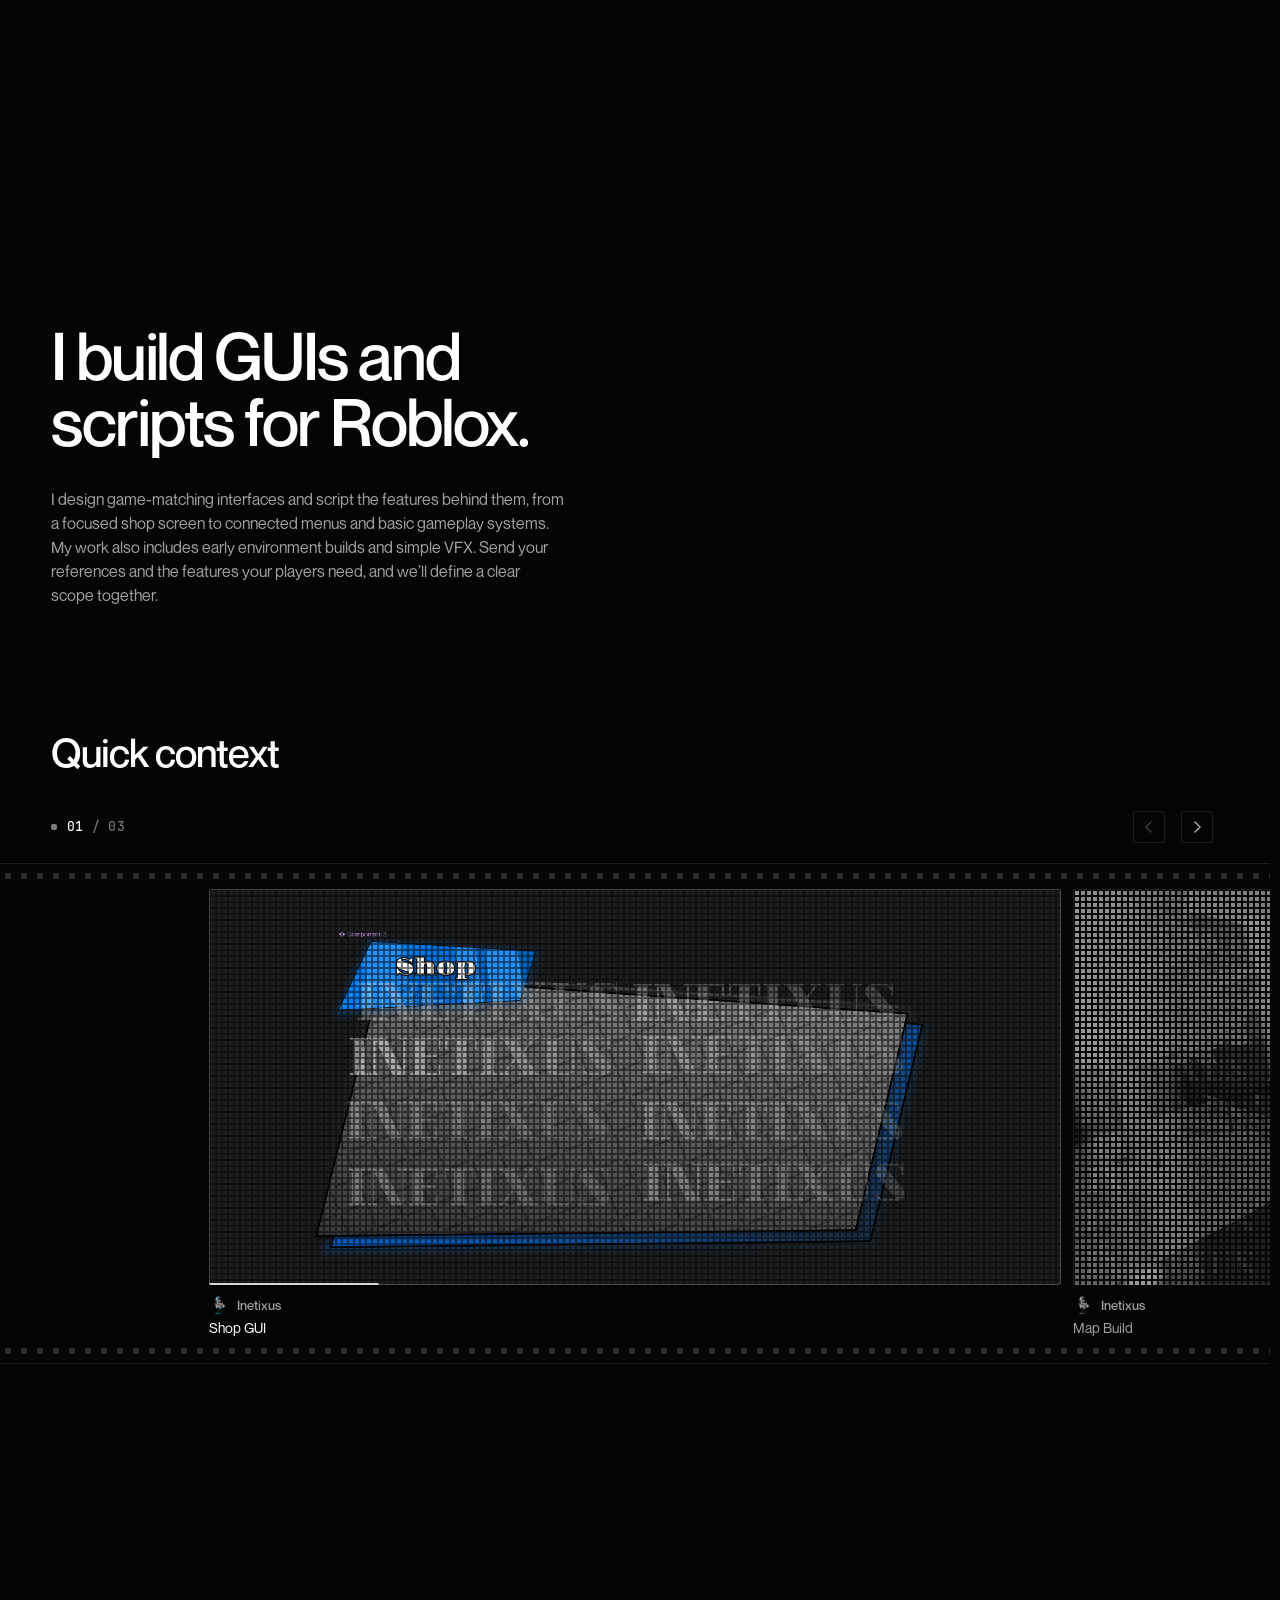
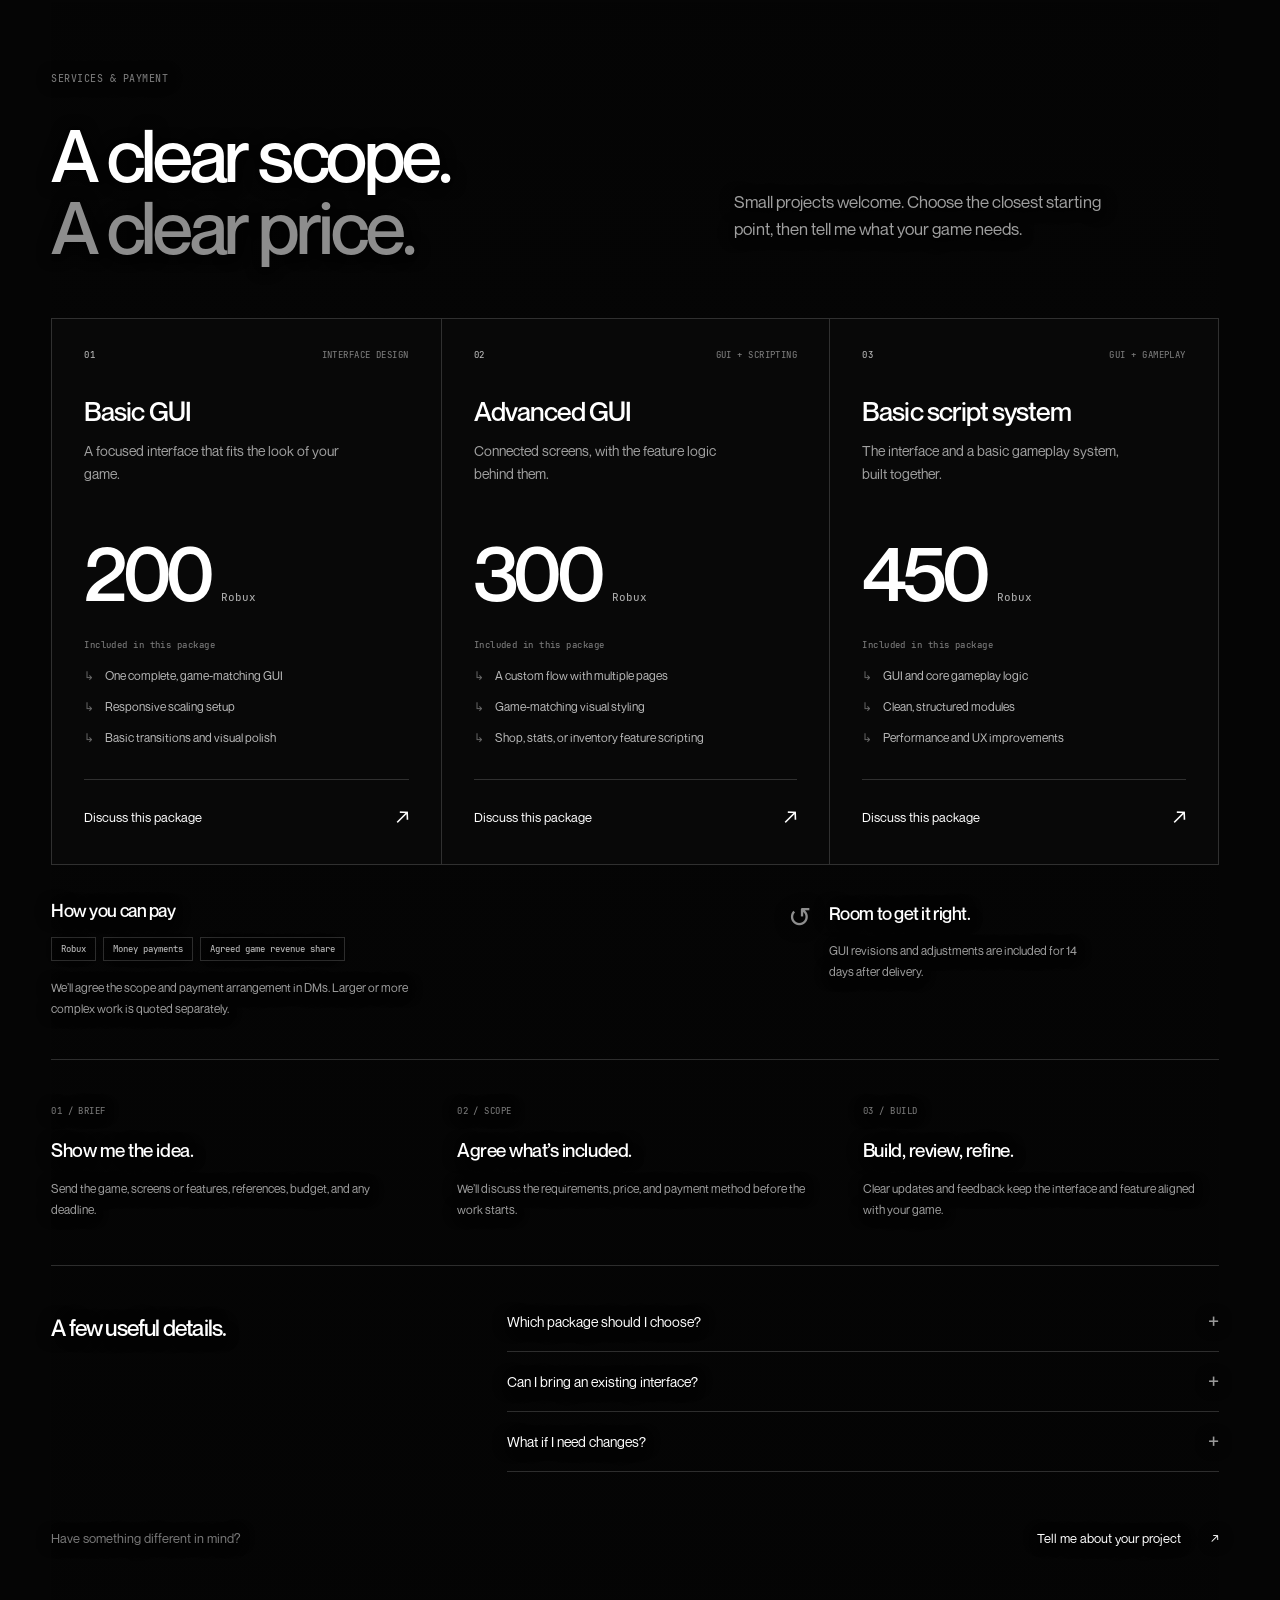
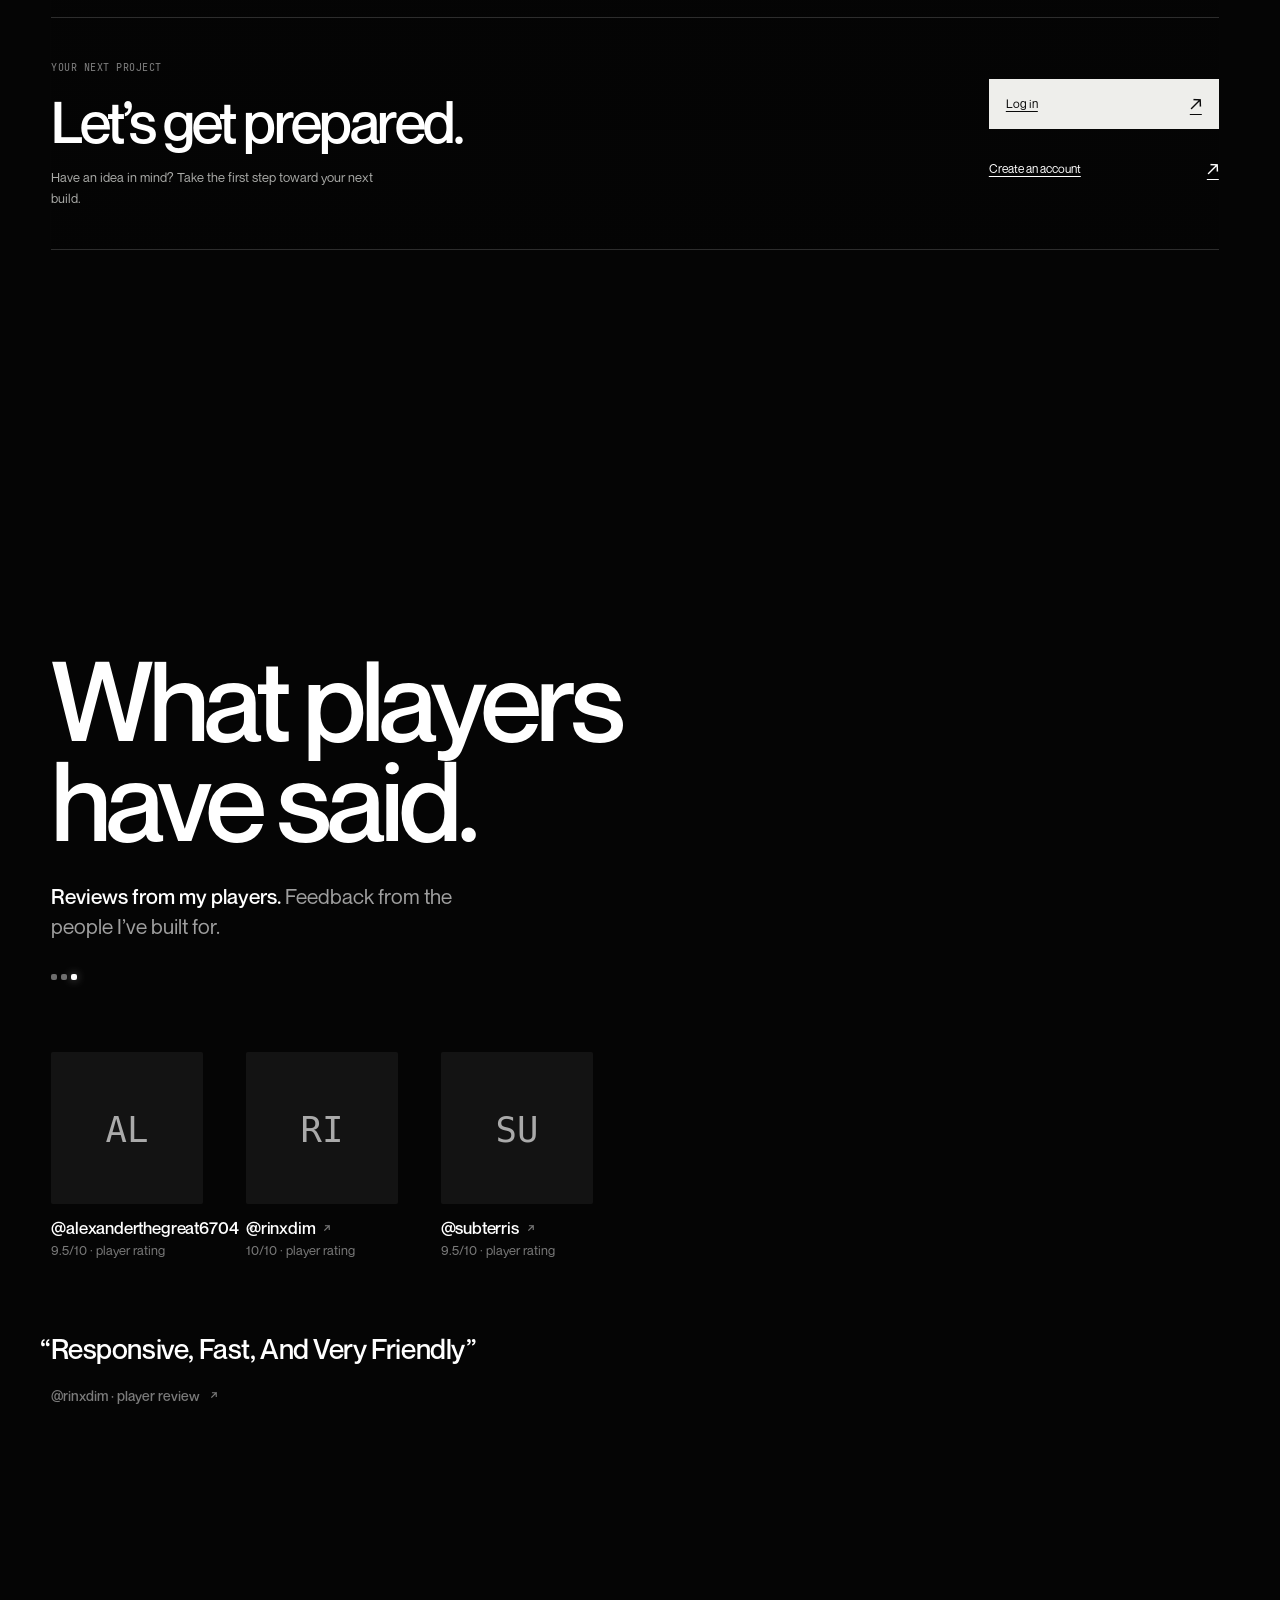
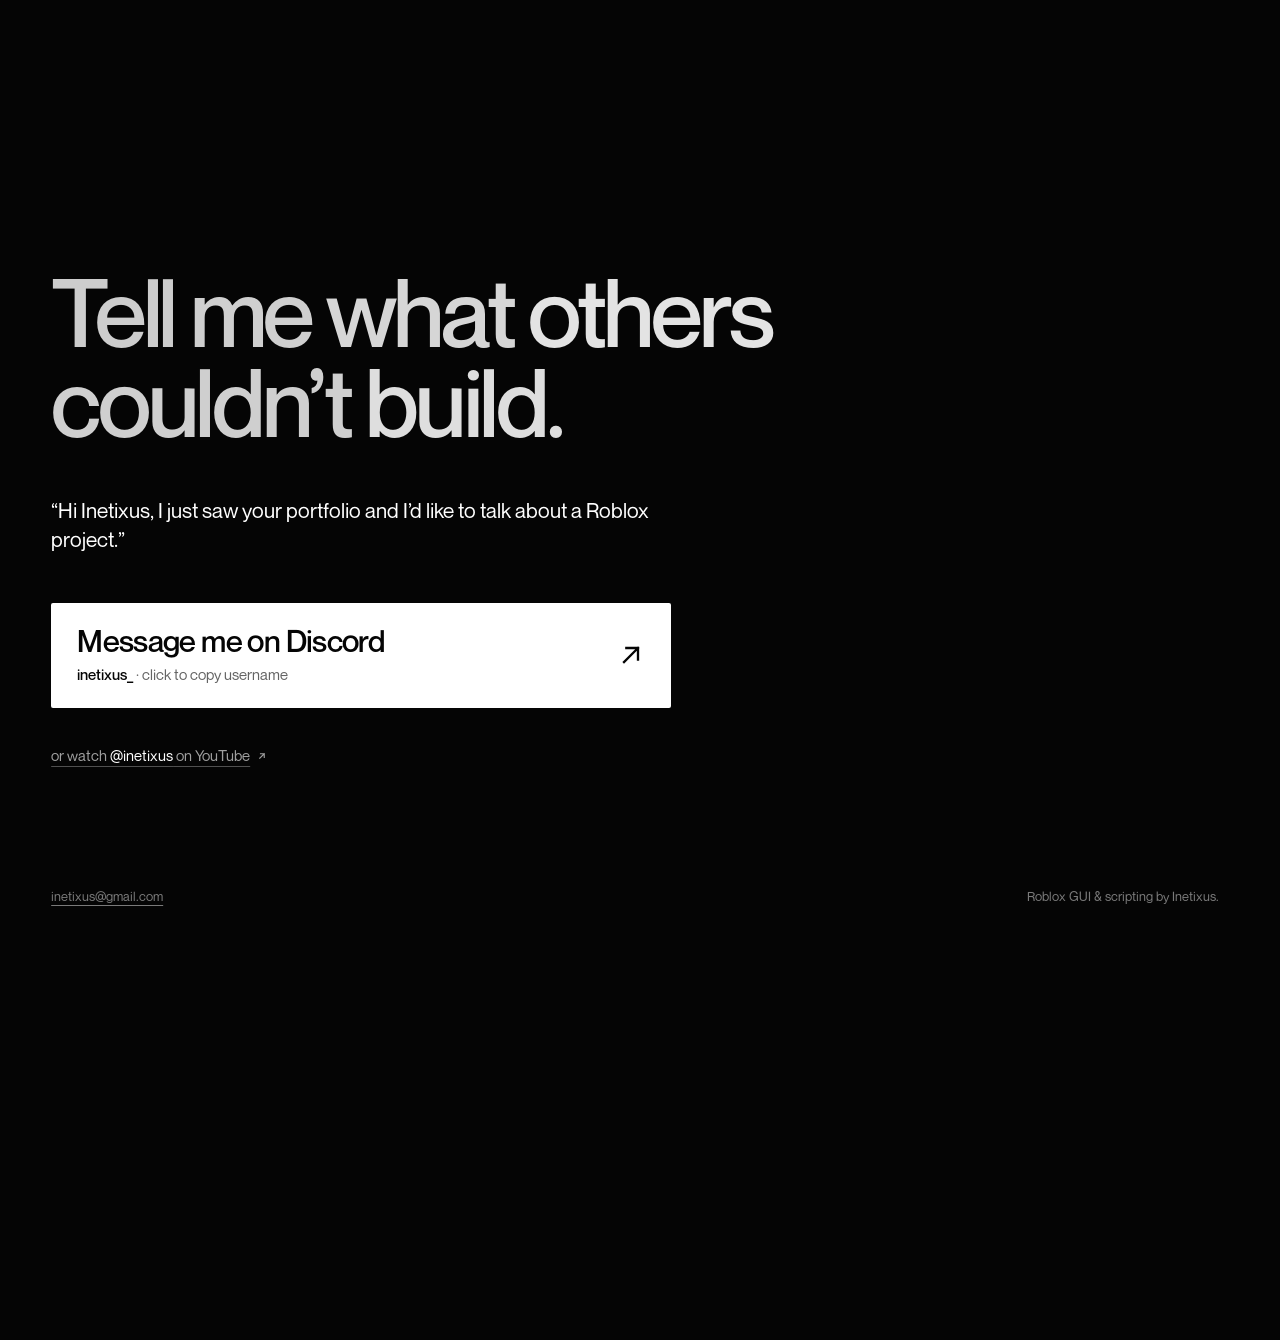
==== commit cbc58399: "Improve mobile navigation, scene framing, pricing and account layouts" ====
--- a/index.html
+++ b/index.html
@@ -29,14 +29,14 @@
     
     
     <link rel="icon" href="/site/favicon.svg" type="image/svg+xml" />
-    <link rel="preload" href="/site/plate/desk.webp?v=cube-edges-1" as="image" fetchpriority="high" />
+    <link rel="preload" href="/site/plate/desk.webp?v=mobile-ui-2" as="image" fetchpriority="high" />
     <link rel="preload" href="/site/fonts/NeueMontreal-Medium.otf" as="font" type="font/otf" crossorigin />
     <!-- the ground paints before anything else, and every rule is in place before
          the first frame: no unstyled flash while the scripts load -->
     <style>html,body{color:#fff;--lightningcss-light: ;--lightningcss-dark:initial;color-scheme:dark;background:#050505;margin:0}</style>
-    <script type="module" crossorigin src="/assets/main-B69lUpv3.js?v=cube-edges-1"></script>
+    <script type="module" crossorigin src="/assets/main-B69lUpv3.js?v=mobile-ui-2"></script>
     <link rel="stylesheet" crossorigin href="/assets/main-24PKSh1l.css">
-  <link rel="stylesheet" href="/pricing.css?v=cube-edges-1"><link rel="stylesheet" href="/elevator.css?v=cube-edges-1"></head>
+  <link rel="stylesheet" href="/pricing.css?v=mobile-ui-2"><link rel="stylesheet" href="/elevator.css?v=mobile-ui-2"><link rel="stylesheet" href="/mobile.css?v=mobile-ui-2"></head>
   <body class="is-loading">
     <canvas id="stage" aria-hidden="true"></canvas>
 
@@ -57,7 +57,7 @@
       <section id="top" class="hero" aria-labelledby="hero-h">
         <h1 id="hero-h" class="vh">Inetixus, GUI & scripting developer for Roblox</h1>
         <picture class="hero-fallback">
-          <img src="/site/plate/poster.webp?v=cube-edges-1" loading="lazy" decoding="async" alt="A Roblox avatar in profile, lit by a glowing white cube." width="3840" height="1440" />
+          <img src="/site/plate/poster.webp?v=mobile-ui-2" loading="lazy" decoding="async" alt="A Roblox avatar in profile, lit by a glowing white cube." width="3840" height="1440" />
         </picture>
         <p class="hero-name"><img src="/site/inetixus.svg" alt="INETIXUS" width="1938" height="591" /></p>
         <p class="hero-slogan"><span class="slogan-a">Build what</span> <span class="slogan-b">others can’t.<i class="scroll-cue" aria-hidden="true"><svg viewBox="0 0 16 24"><path d="M8 1.5v20M2 15.5l6 6 6-6" /></svg></i></span></p>
@@ -136,5 +136,6 @@
       </section>
     </main>
 
-  <script type="module" src="/personalize.js?v=cube-edges-1"></script><script type="module" src="/pricing.js?v=cube-edges-1"></script><script type="module" src="/elevator.js?v=cube-edges-1"></script></body>
+  <script type="module" src="/personalize.js?v=mobile-ui-2"></script><script type="module" src="/pricing.js?v=mobile-ui-2"></script><script type="module" src="/elevator.js?v=mobile-ui-2"></script><script type="module" src="/mobile.js?v=mobile-ui-2"></script></body>
 </html>
+
--- a/mobile.css
+++ b/mobile.css
@@ -0,0 +1,40 @@
+/* Mobile refinements keep the desktop composition and live scene intact. */
+.mobile-menu-toggle{display:none}.mobile-nav[hidden]{display:none}
+@media(max-width:760px){
+ html{scrollbar-gutter:auto;scroll-padding-top:84px}
+ :root{--gutter:max(20px,env(safe-area-inset-left),env(safe-area-inset-right));--mobile-wordmark:clamp(156px,46vw,210px)}
+ .hud{gap:12px;padding:calc(env(safe-area-inset-top,0px) + 8px) var(--gutter) 8px;min-height:64px;background:linear-gradient(#050505ed,#050505ad 75%,transparent)}
+ .hud .hud-mark{opacity:1;visibility:visible;margin-right:0;transition:none;min-width:78px;flex-shrink:0}.hud-mark img{width:86px;height:auto}
+ .hud .hud-account,.hud .hud-count,.hud .hud-status{display:none}
+ .hud-dm{margin-left:auto;font-size:13px;gap:6px;min-height:48px;white-space:nowrap}
+ .mobile-menu-toggle{display:inline-flex;align-items:center;justify-content:center;gap:8px;min-width:56px;min-height:48px;font-size:13px;color:#fff}
+ .mobile-menu-toggle span{font-size:20px;line-height:1;transition:transform .2s}.mobile-menu-toggle[aria-expanded=true] span{transform:rotate(45deg)}
+ .mobile-nav{position:fixed;z-index:40;top:calc(env(safe-area-inset-top,0px) + 64px);left:0;right:0;padding:12px var(--gutter) 20px;background:#090909fa;border-bottom:1px solid #ffffff35;box-shadow:0 22px 40px #0009;max-height:calc(100dvh - 80px);overflow:auto}
+ .mobile-nav a{display:flex;justify-content:space-between;align-items:center;min-height:56px;border-bottom:1px solid #ffffff1f;text-decoration:none;font-size:20px;letter-spacing:-.02em}.mobile-nav a:last-child{border-bottom:0;color:#b8c6c2;font-size:16px}.mobile-nav a span{font-size:18px;color:#aaa}
+ body .hero-name{width:var(--mobile-wordmark);top:calc(env(safe-area-inset-top,0px) + 82px)}
+ .hero-award{top:calc(env(safe-area-inset-top,0px) + 82px + var(--mobile-wordmark) * .305 + 12px);font-size:11px;line-height:1.6}
+ .hero-slogan{font-size:clamp(34px,8.7vw,52px);line-height:.99;bottom:calc(env(safe-area-inset-bottom,0px) + 48px);max-width:calc(100% - 2 * var(--gutter));width:max-content}
+ .intro-title{font-size:clamp(27px,7vw,40px);line-height:1.08}
+ .piece{bottom:calc(env(safe-area-inset-bottom,0px) + 20px)}
+ .piece h3{font-size:clamp(26px,7vw,36px);line-height:1.06;margin-bottom:12px}.piece .result{font-size:15px;line-height:1.5;margin-bottom:14px}.piece .proof{font-size:12px;margin-bottom:12px}
+ .piece-ctl{display:flex;gap:4px 18px;align-items:center}.piece .watch,.piece .tech{min-height:48px;font-size:14px}.notes-list{font-size:12px;line-height:1.5}
+ .tech-panel dl{max-height:min(22svh,180px)}.tech-panel dt{font-size:11px}.tech-panel dd{font-size:14px}
+ .office-head{margin-bottom:56px}.office h2{font-size:clamp(32px,8vw,46px)}.office-body{font-size:16px;line-height:1.6}.quick{padding-bottom:64px}.reel{--reel-h:clamp(180px,32svh,280px)}
+ .chart-track{scroll-margin-top:70px}.chart-foot.pricing-panel{padding-top:24px}.pricing-heading h2{font-size:clamp(38px,10.5vw,54px)}.pricing-heading>p:last-child{font-size:16px;line-height:1.55}
+ .package-card{padding:24px 22px}.package-top,.pricing-eyebrow,.package-scope{font-size:11px}.package-description{font-size:15px;line-height:1.55}.package-card li{font-size:14px;line-height:1.55}.package-price strong{font-size:68px}.package-price>span{font-size:13px}.package-cta{font-size:15px;min-height:56px}
+ .payment-methods li{font-size:11px;line-height:1.5}.payment-details p,.project-process p,.prepare-entry p:last-child{font-size:14px;line-height:1.65}.project-process>div>span{font-size:11px}
+ .pricing-questions summary{font-size:16px;line-height:1.4;min-height:64px;gap:16px}.pricing-questions details p{font-size:14px;line-height:1.7}.pricing-footer{font-size:14px}.pricing-footer a{display:flex;align-items:center;min-height:48px}
+ .prepare-entry h3{font-size:clamp(34px,9vw,46px)}.prepare-actions{max-width:none}.prepare-actions a{font-size:15px;min-height:52px}.package-selection{font-size:12px;line-height:1.6}.package-selection a{min-height:44px;display:flex;align-items:center;margin-top:2px}
+ .contact{gap:40px}.contact h2{font-size:clamp(40px,11vw,62px);margin-bottom:28px}.dm{font-size:17px;line-height:1.5;margin-bottom:28px}.cta{width:100%;gap:12px}.cta-main{padding:20px 16px;gap:8px 16px}.cta-label{font-size:23px;line-height:1.12}.cta-sub{font-size:13px;line-height:1.5}.cta-alt{white-space:normal;line-height:1.6;min-height:48px}.dm-status{font-size:14px;overflow-wrap:anywhere}.foot{gap:8px;font-size:12px}.foot a{display:flex;align-items:center;min-height:44px}
+ .pl-title{font-size:14px;flex-wrap:wrap;gap:4px 10px}.pl-close{min-width:48px;min-height:48px}.pl-stage{padding-top:max(12px,env(safe-area-inset-top));padding-bottom:max(12px,env(safe-area-inset-bottom))}.pl-btn{min-height:48px}
+}
+@media(max-width:760px) and (max-height:600px){
+ body .hero-name{width:140px;top:76px}.hero-award{top:132px;font-size:10px}.hero-slogan{font-size:32px;bottom:24px}.hero-slogan span{display:inline}.piece h3{font-size:24px;margin-bottom:8px}.piece .result{font-size:13px;margin-bottom:6px}.piece .notes-list{display:none}.piece{bottom:12px}.piece .watch,.piece .tech{font-size:13px;min-height:44px}.tech-panel dl{max-height:90px}
+}
+@media(prefers-reduced-motion:reduce){.mobile-menu-toggle span{transition:none}}
+@media(min-width:701px) and (max-width:760px){.pricing-heading,.package-grid,.payment-details,.project-process,.pricing-questions{grid-template-columns:1fr}.package-card+.package-card{border-left:0;border-top:1px solid #ffffff29}.package-description{min-height:0}.pricing-heading{gap:22px}.prepare-entry{display:block}.prepare-actions{margin-top:24px;min-width:0}}
+@media(max-width:760px) and (orientation:landscape){.piece{top:50%;bottom:auto;translate:0 -50%;width:40vw}.piece .proof{display:none}}
+@media(max-width:760px){
+ .package-card{padding:20px}.package-top{margin-bottom:16px;font-size:10px}.package-card h3{font-size:25px;margin-bottom:8px}.package-description{font-size:14px;line-height:1.5}.package-price{gap:9px;margin:16px 0}.package-price strong{font-size:44px;letter-spacing:-.045em}.package-price>span{font-size:12px}.package-scope{font-size:10px;margin-bottom:10px}.package-card ul{gap:8px;margin-bottom:16px}.package-card li{font-size:13px;line-height:1.5}.package-cta{font-size:14px;min-height:48px;padding-top:12px}.pricing-heading{margin-bottom:24px}.pricing-heading h2{font-size:clamp(36px,9.5vw,48px)}
+ .aw-side{display:none}.aw-copy{padding-top:0}.award.aw{padding:64px 0}.aw-in{grid-template-columns:minmax(0,1fr)}
+}
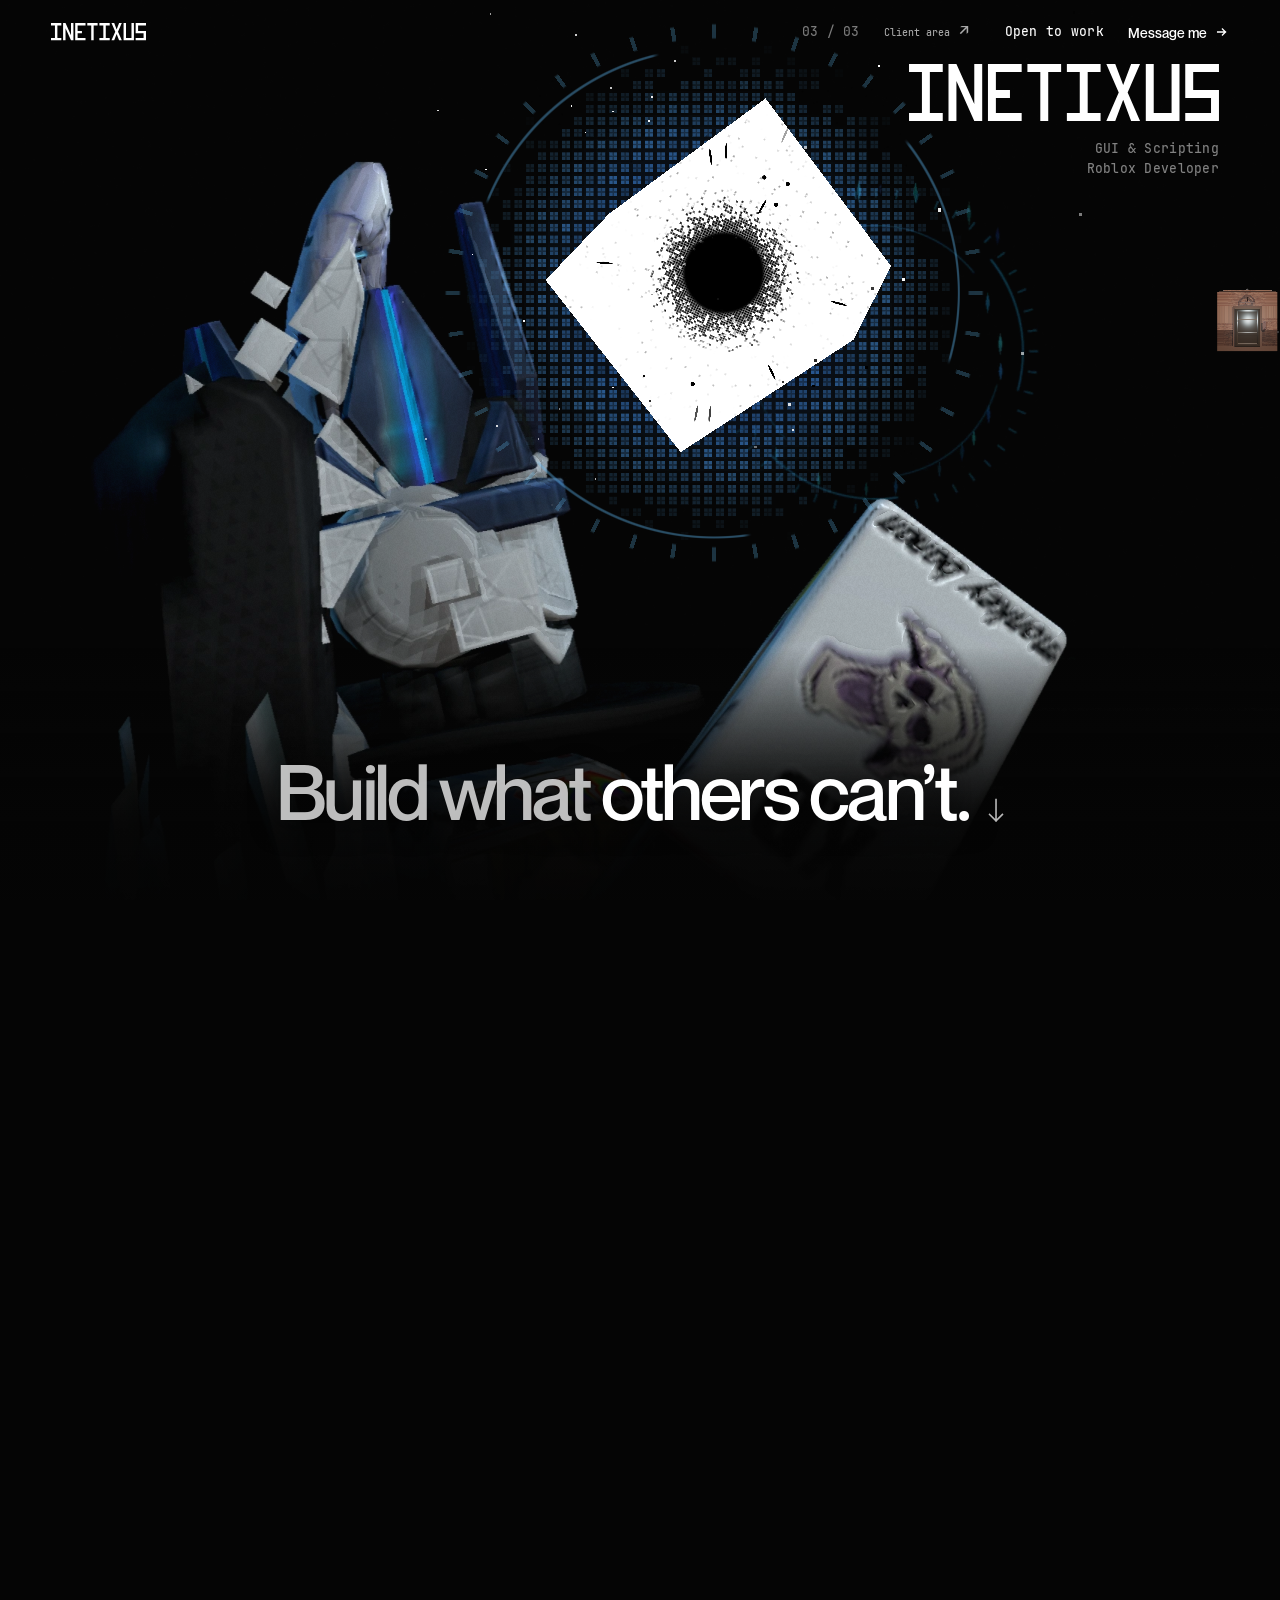
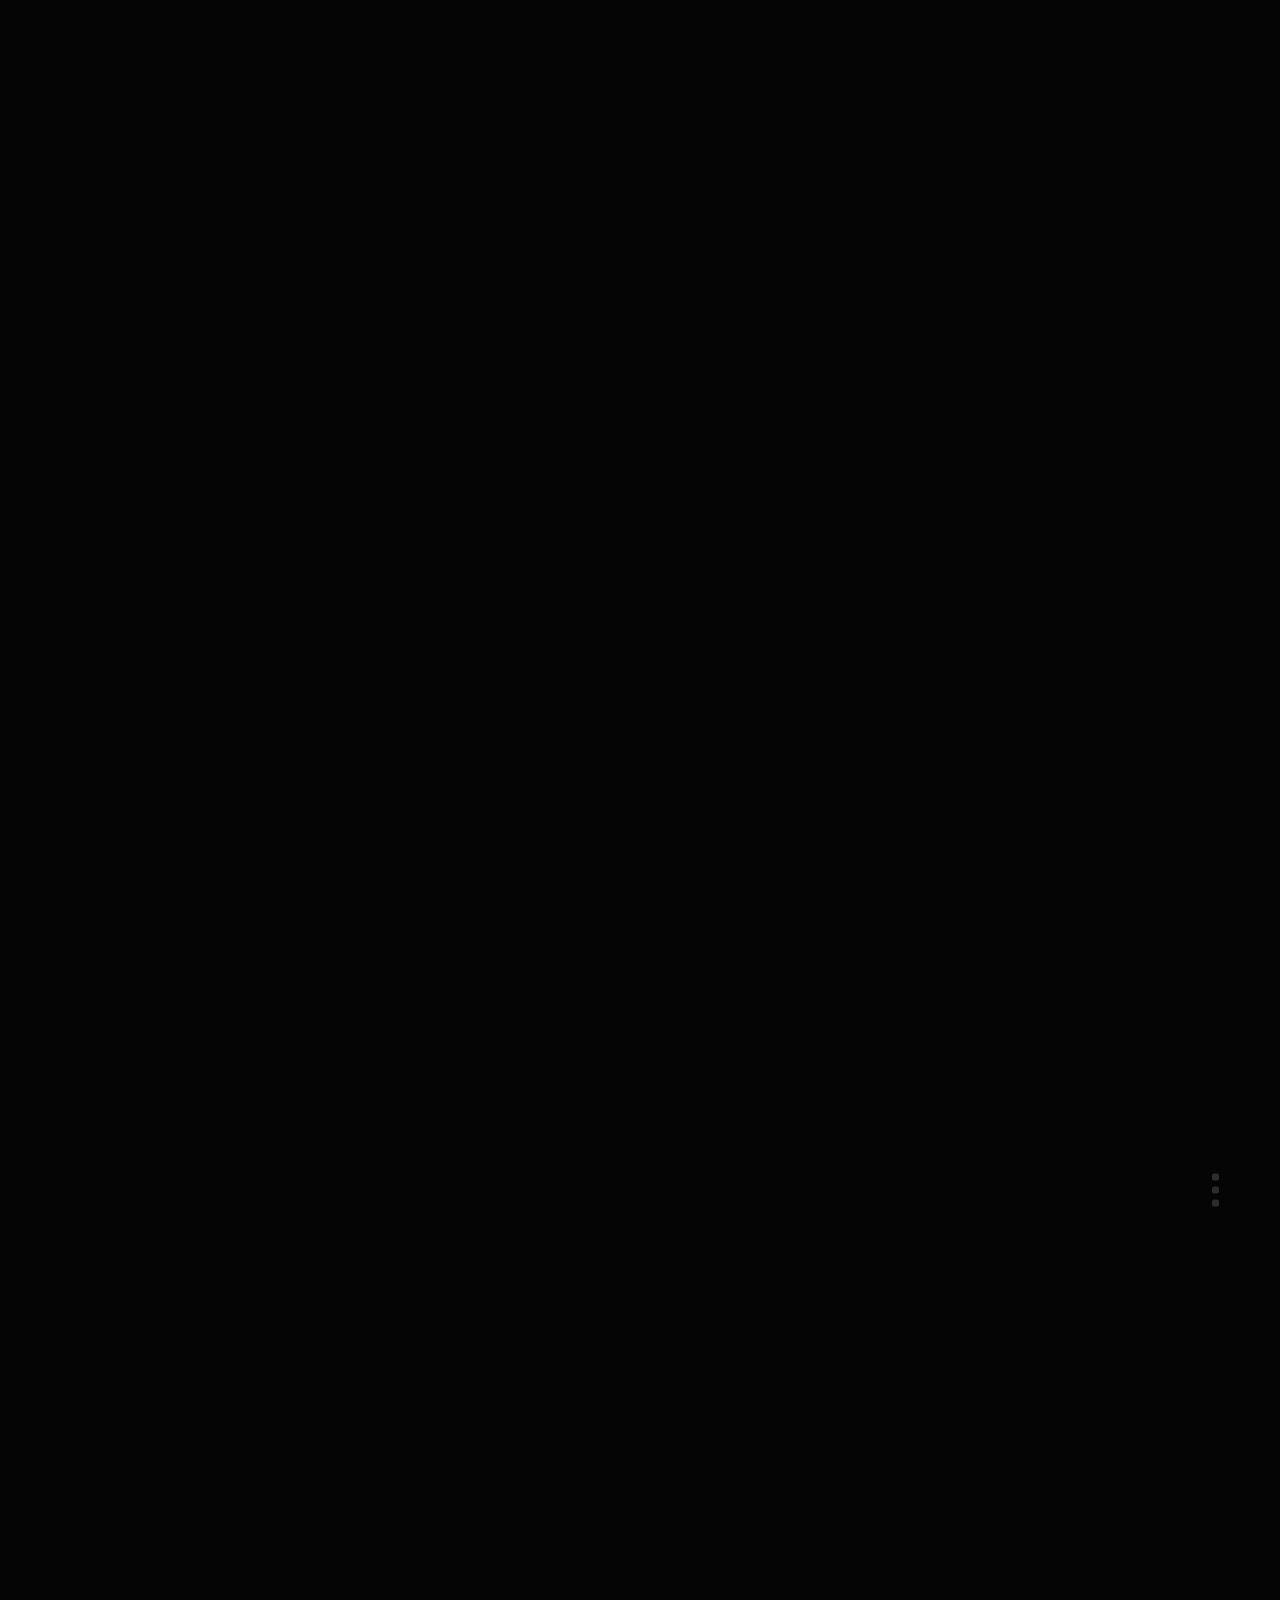
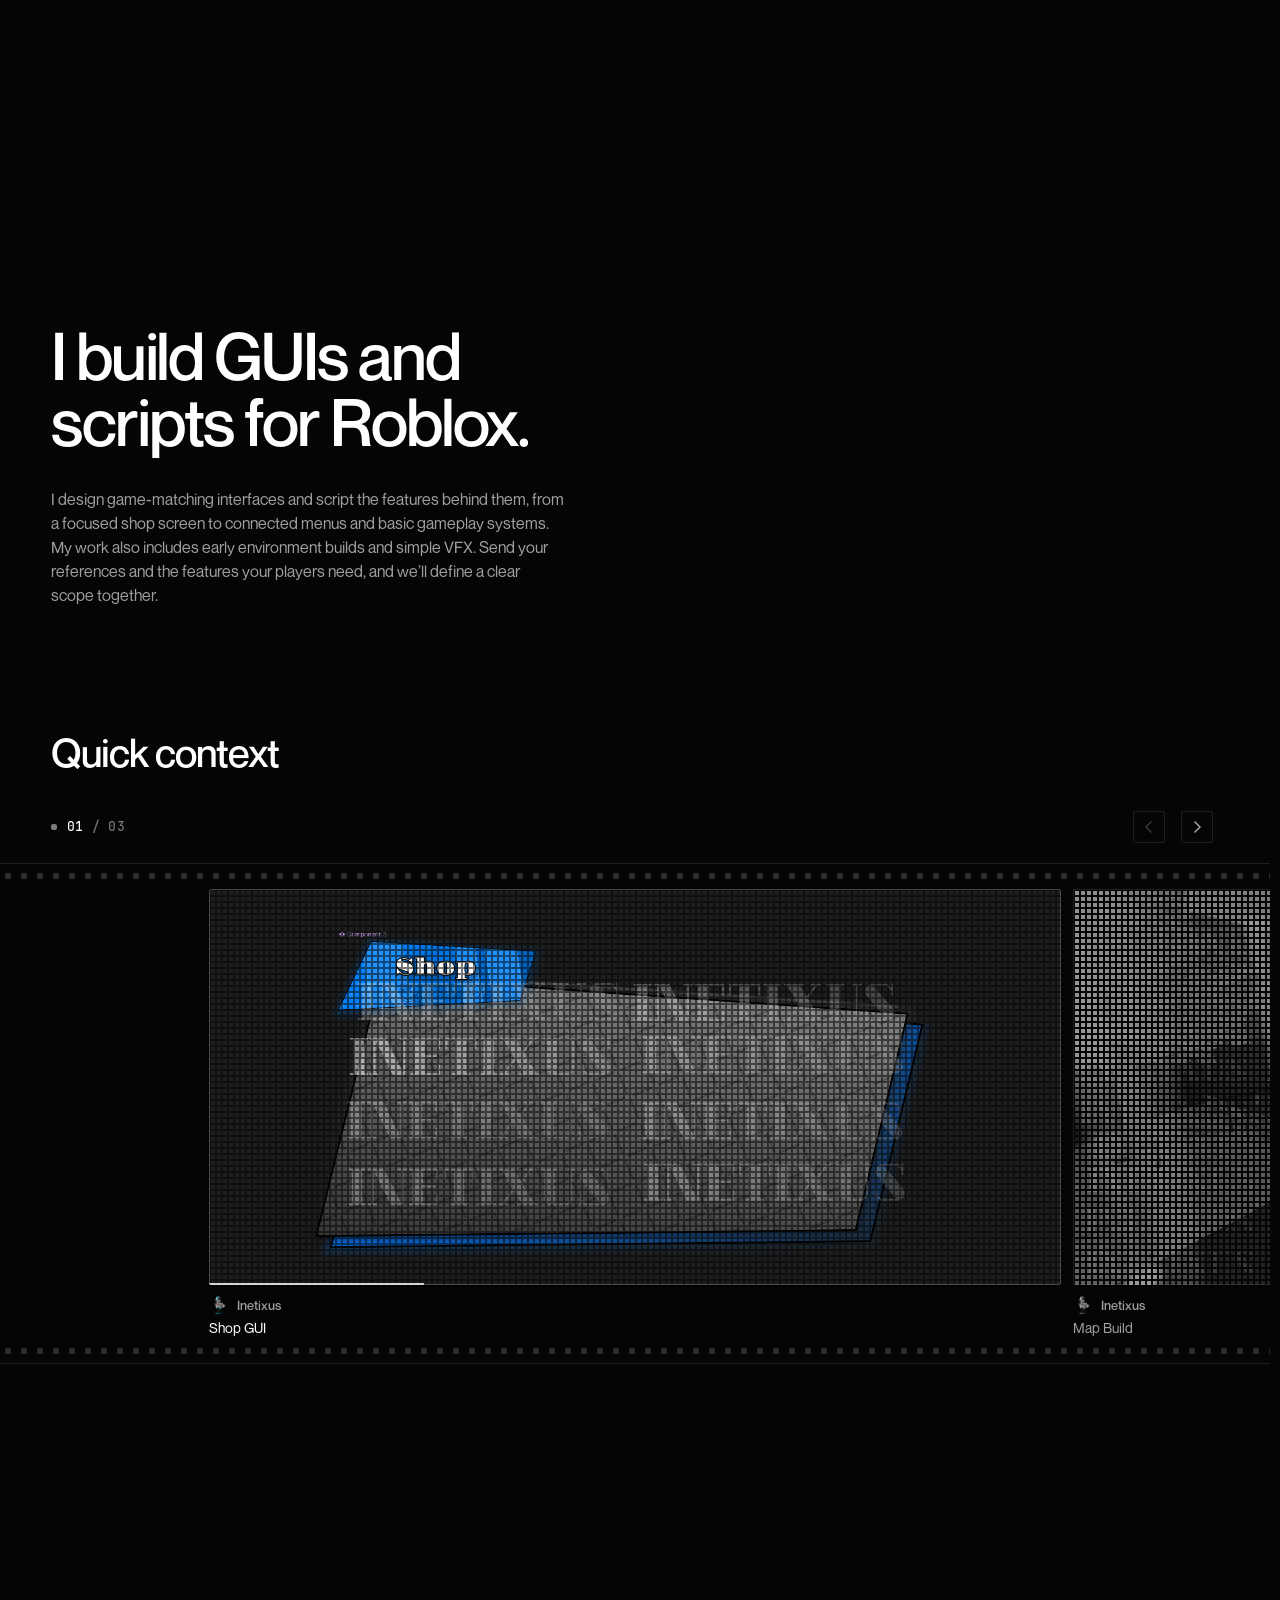
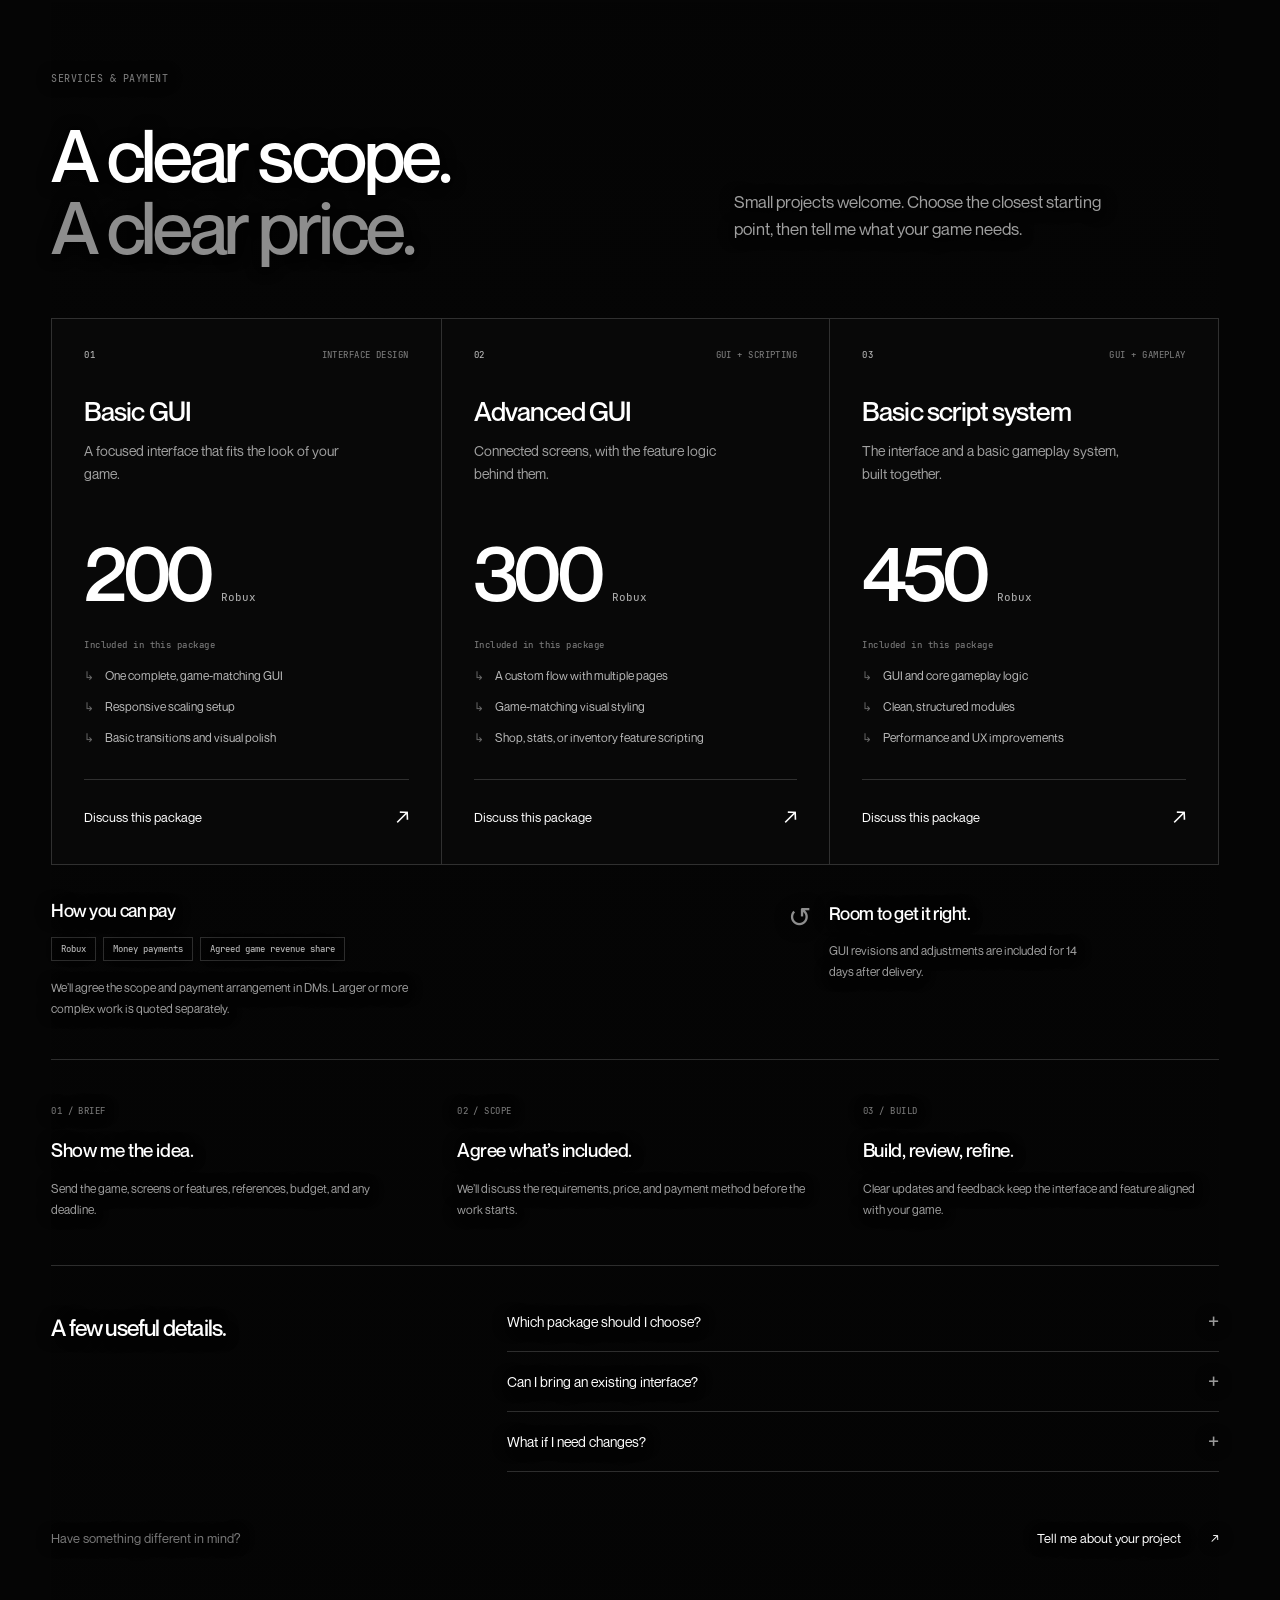
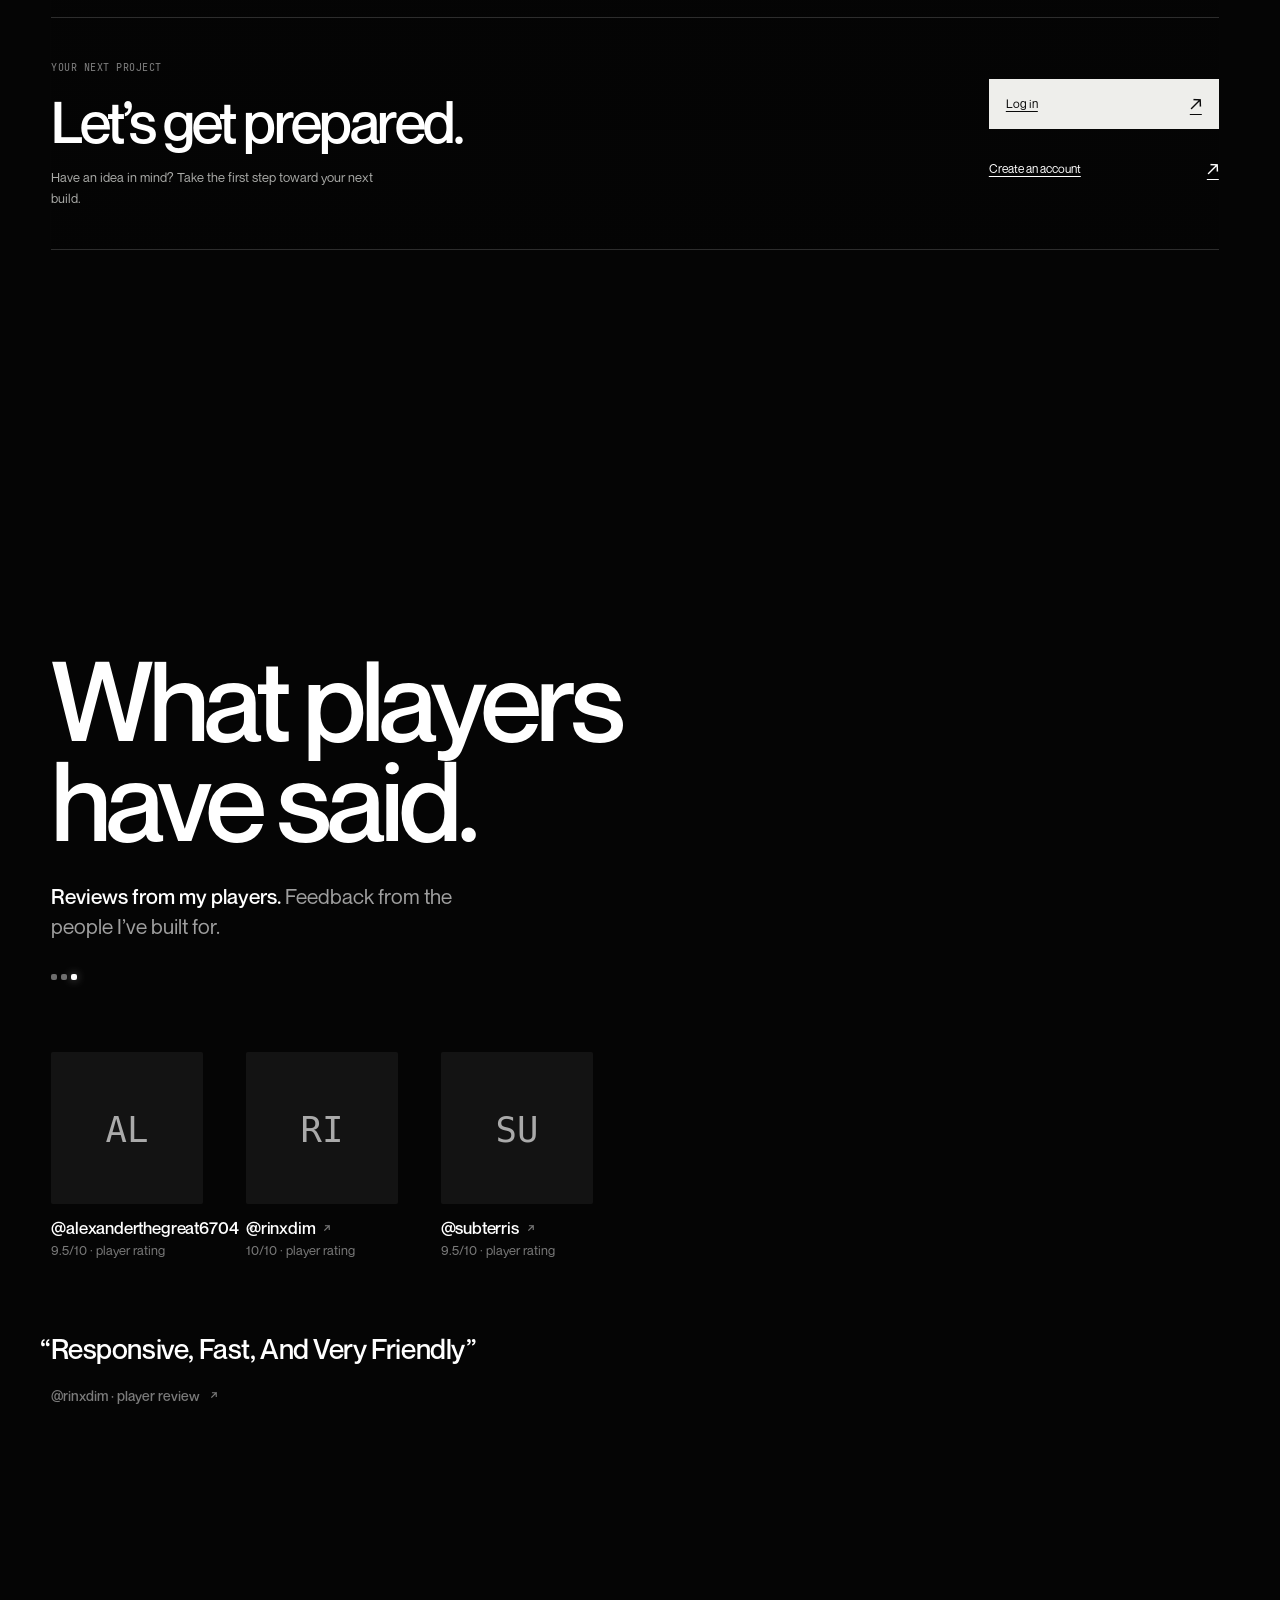
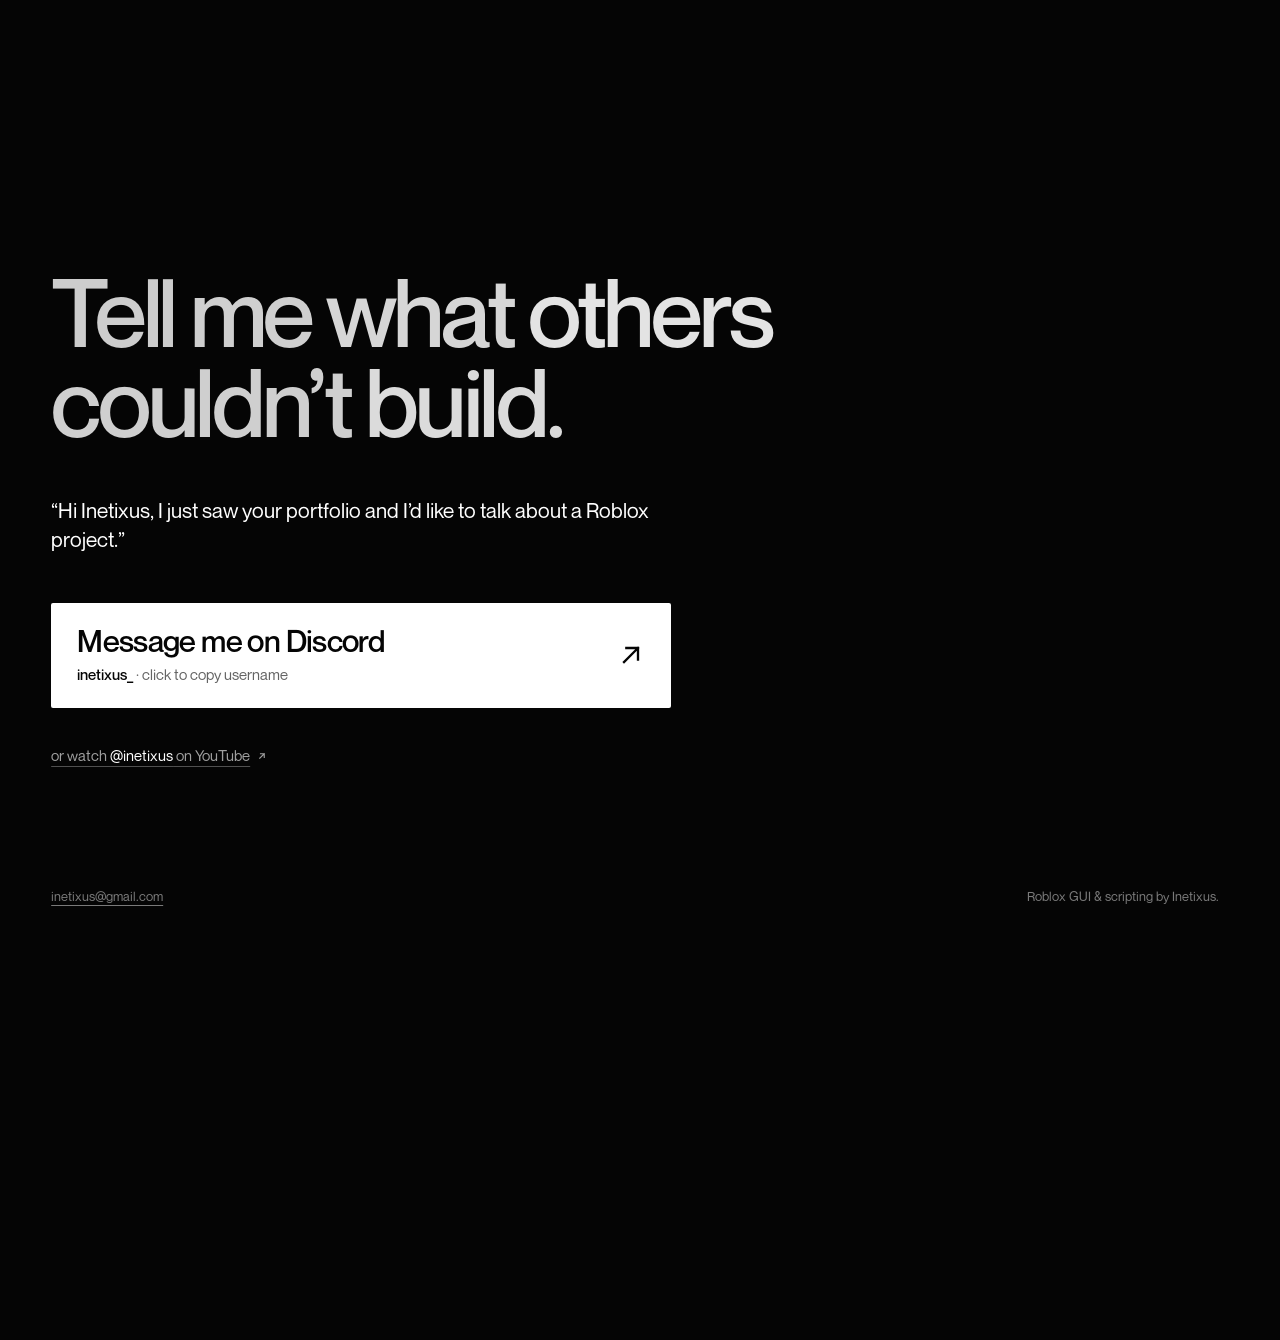
==== commit 096590ee: "Frame mobile hero around avatar face and upper torso" ====
--- a/index.html
+++ b/index.html
@@ -29,14 +29,14 @@
     
     
     <link rel="icon" href="/site/favicon.svg" type="image/svg+xml" />
-    <link rel="preload" href="/site/plate/desk.webp?v=mobile-ui-2" as="image" fetchpriority="high" />
+    <link rel="preload" href="/site/plate/desk.webp?v=mobile-face-1" as="image" fetchpriority="high" />
     <link rel="preload" href="/site/fonts/NeueMontreal-Medium.otf" as="font" type="font/otf" crossorigin />
     <!-- the ground paints before anything else, and every rule is in place before
          the first frame: no unstyled flash while the scripts load -->
     <style>html,body{color:#fff;--lightningcss-light: ;--lightningcss-dark:initial;color-scheme:dark;background:#050505;margin:0}</style>
-    <script type="module" crossorigin src="/assets/main-B69lUpv3.js?v=mobile-ui-2"></script>
+    <script type="module" crossorigin src="/assets/main-B69lUpv3.js?v=mobile-face-1"></script>
     <link rel="stylesheet" crossorigin href="/assets/main-24PKSh1l.css">
-  <link rel="stylesheet" href="/pricing.css?v=mobile-ui-2"><link rel="stylesheet" href="/elevator.css?v=mobile-ui-2"><link rel="stylesheet" href="/mobile.css?v=mobile-ui-2"></head>
+  <link rel="stylesheet" href="/pricing.css?v=mobile-face-1"><link rel="stylesheet" href="/elevator.css?v=mobile-face-1"><link rel="stylesheet" href="/mobile.css?v=mobile-face-1"></head>
   <body class="is-loading">
     <canvas id="stage" aria-hidden="true"></canvas>
 
@@ -57,7 +57,7 @@
       <section id="top" class="hero" aria-labelledby="hero-h">
         <h1 id="hero-h" class="vh">Inetixus, GUI & scripting developer for Roblox</h1>
         <picture class="hero-fallback">
-          <img src="/site/plate/poster.webp?v=mobile-ui-2" loading="lazy" decoding="async" alt="A Roblox avatar in profile, lit by a glowing white cube." width="3840" height="1440" />
+          <img src="/site/plate/poster.webp?v=mobile-face-1" loading="lazy" decoding="async" alt="A Roblox avatar in profile, lit by a glowing white cube." width="3840" height="1440" />
         </picture>
         <p class="hero-name"><img src="/site/inetixus.svg" alt="INETIXUS" width="1938" height="591" /></p>
         <p class="hero-slogan"><span class="slogan-a">Build what</span> <span class="slogan-b">others can’t.<i class="scroll-cue" aria-hidden="true"><svg viewBox="0 0 16 24"><path d="M8 1.5v20M2 15.5l6 6 6-6" /></svg></i></span></p>
@@ -136,6 +136,6 @@
       </section>
     </main>
 
-  <script type="module" src="/personalize.js?v=mobile-ui-2"></script><script type="module" src="/pricing.js?v=mobile-ui-2"></script><script type="module" src="/elevator.js?v=mobile-ui-2"></script><script type="module" src="/mobile.js?v=mobile-ui-2"></script></body>
+  <script type="module" src="/personalize.js?v=mobile-face-1"></script><script type="module" src="/pricing.js?v=mobile-face-1"></script><script type="module" src="/elevator.js?v=mobile-face-1"></script><script type="module" src="/mobile.js?v=mobile-face-1"></script></body>
 </html>
 
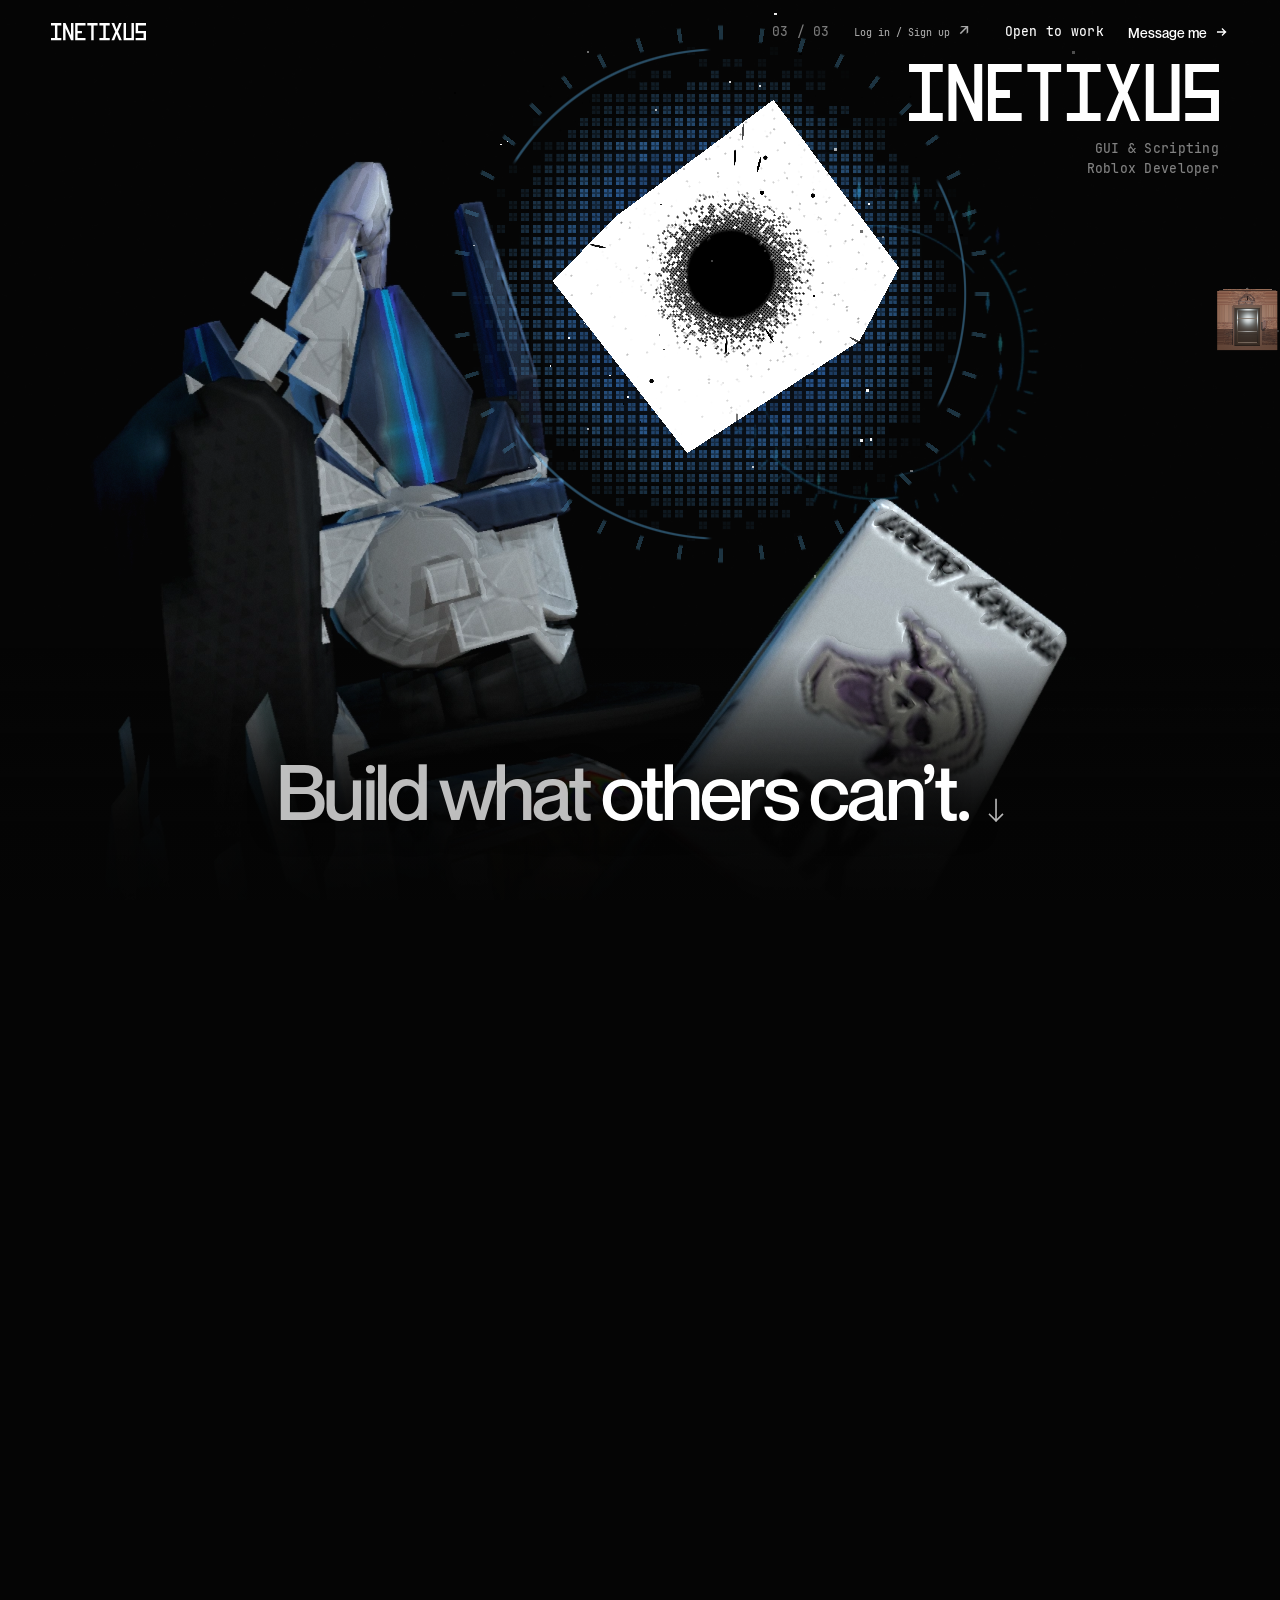
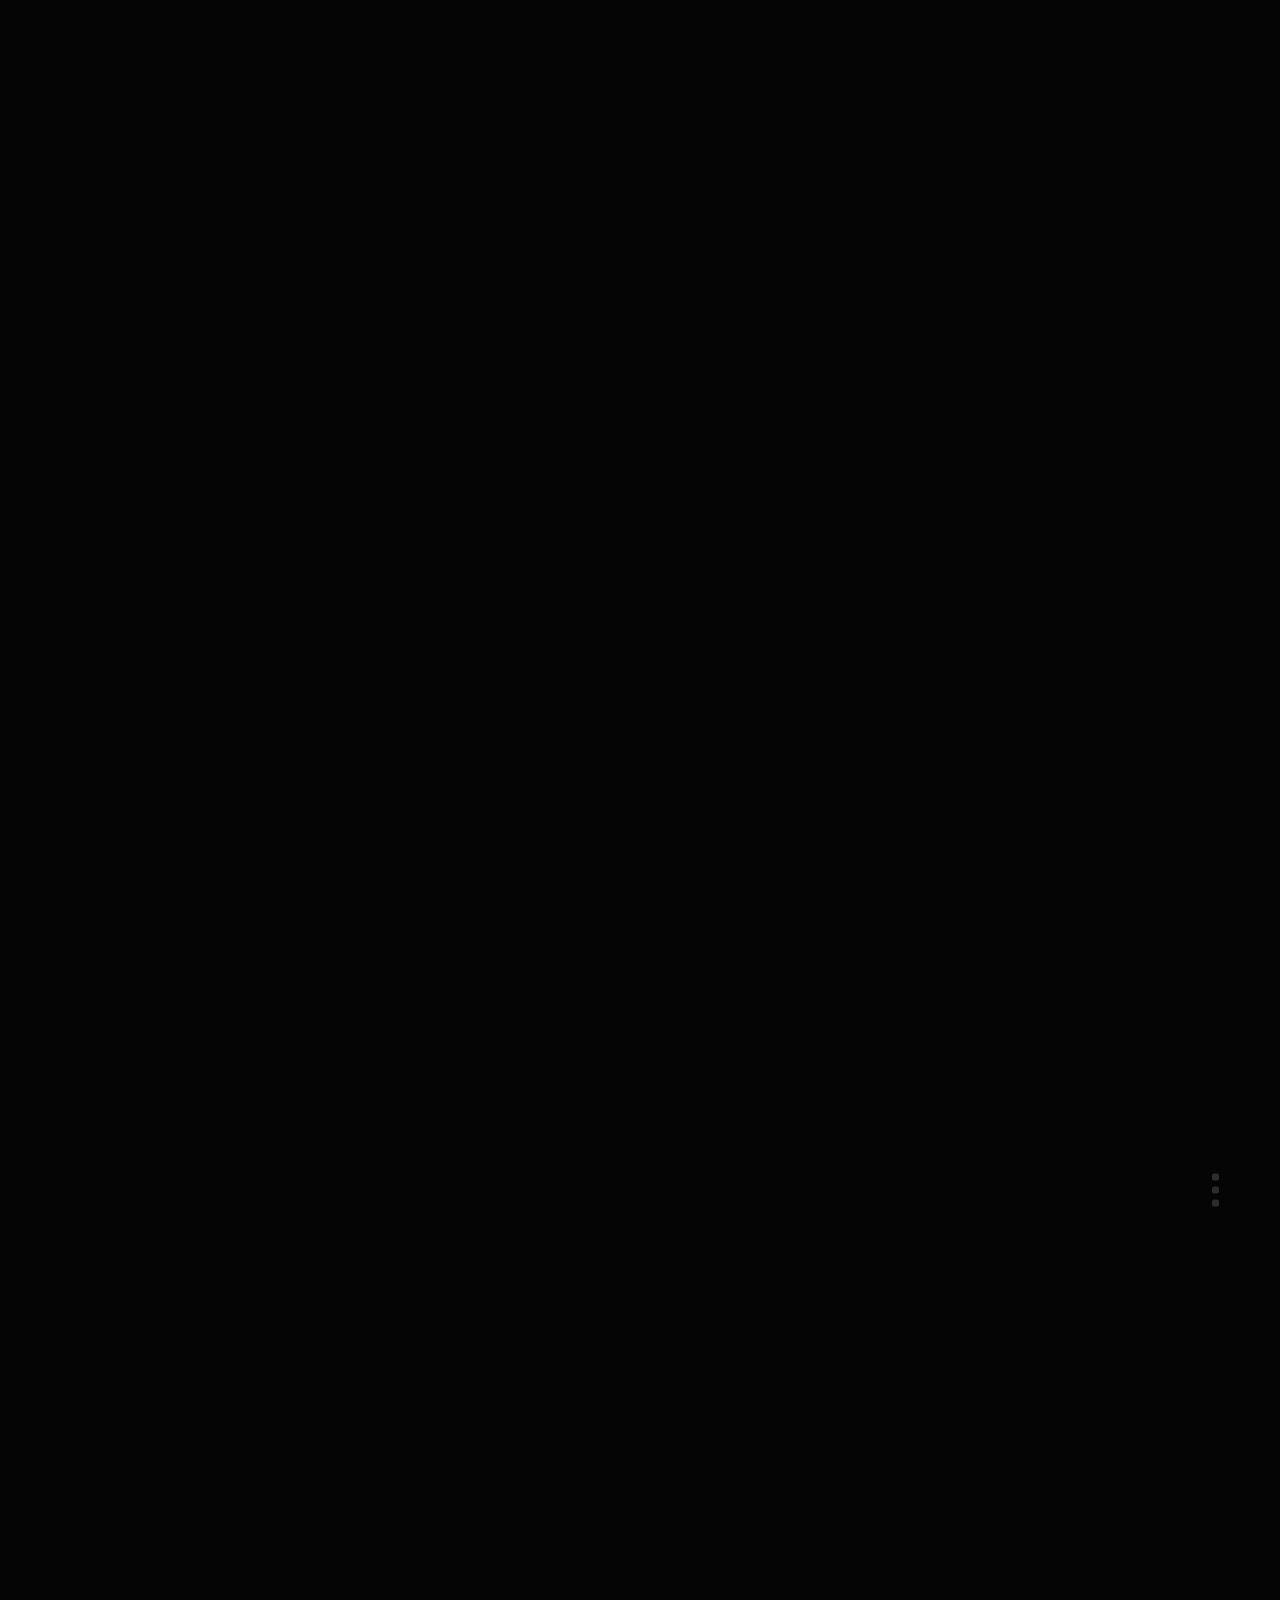
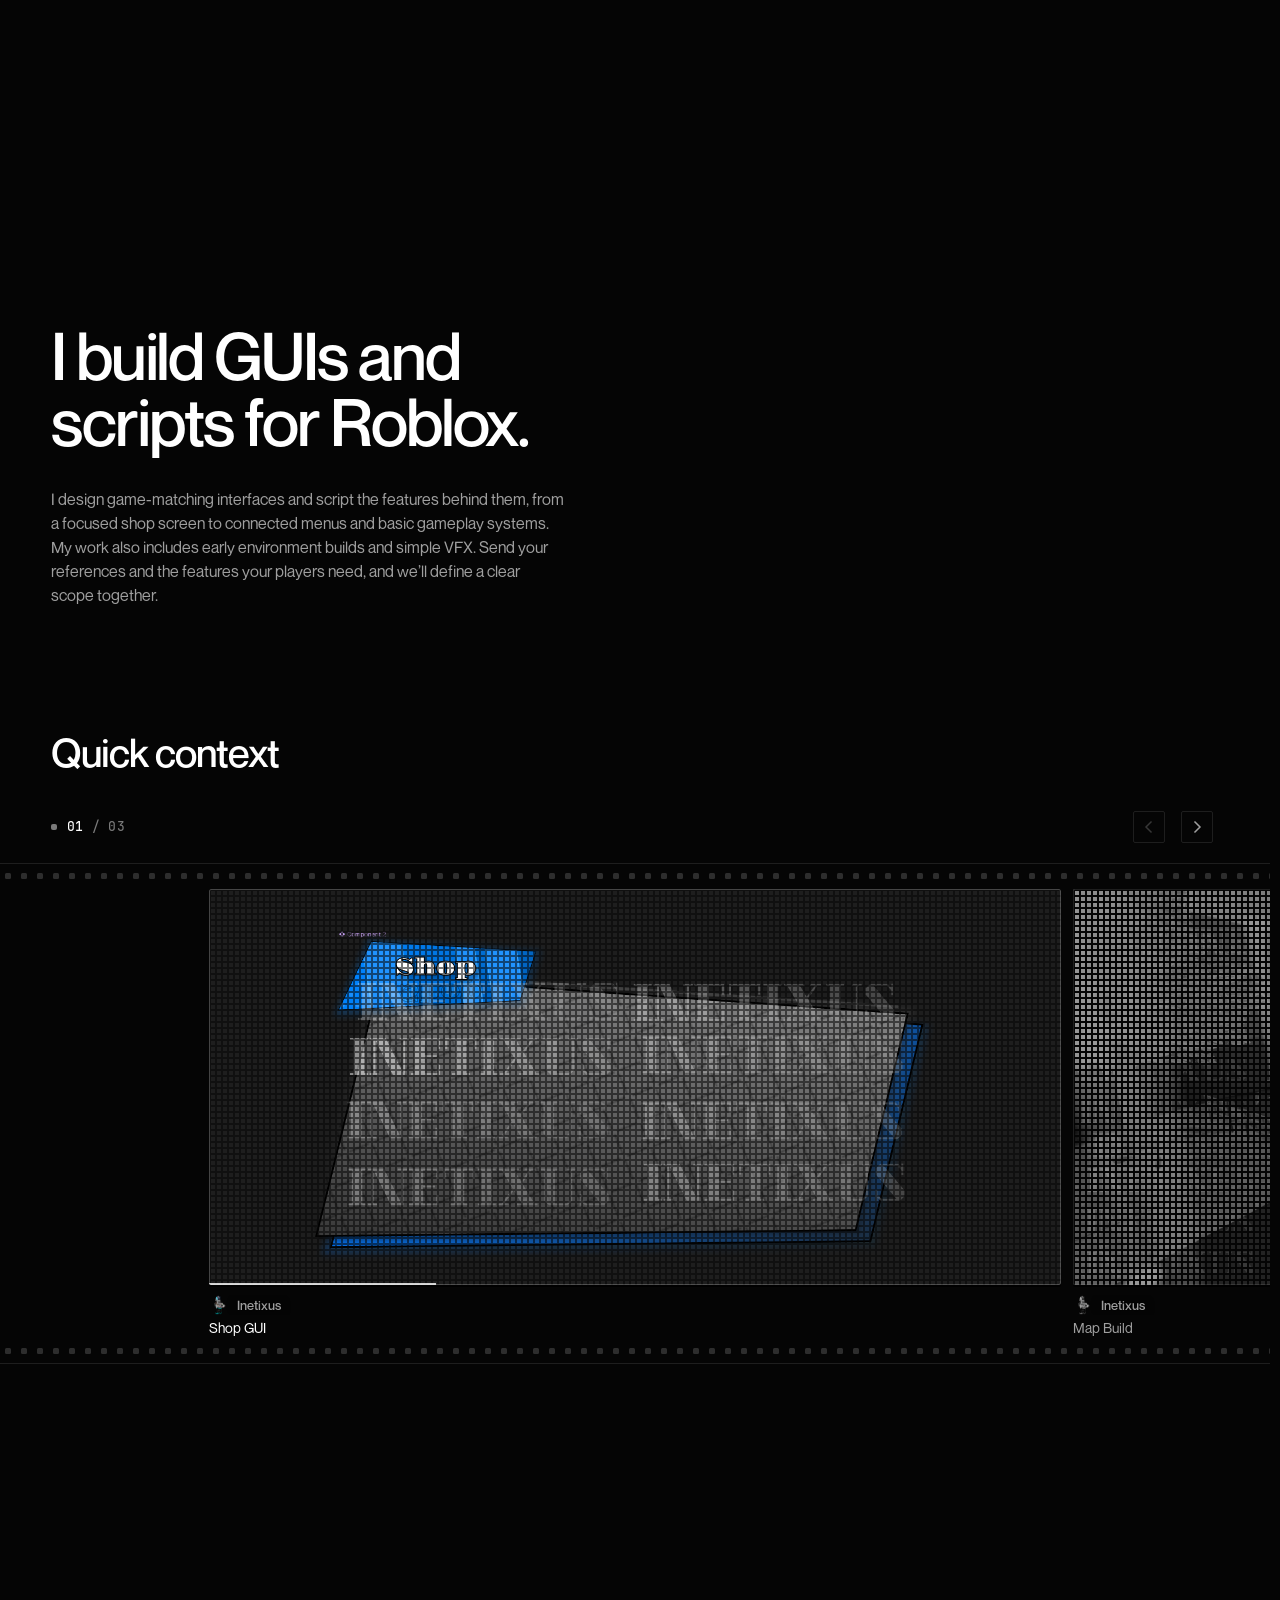
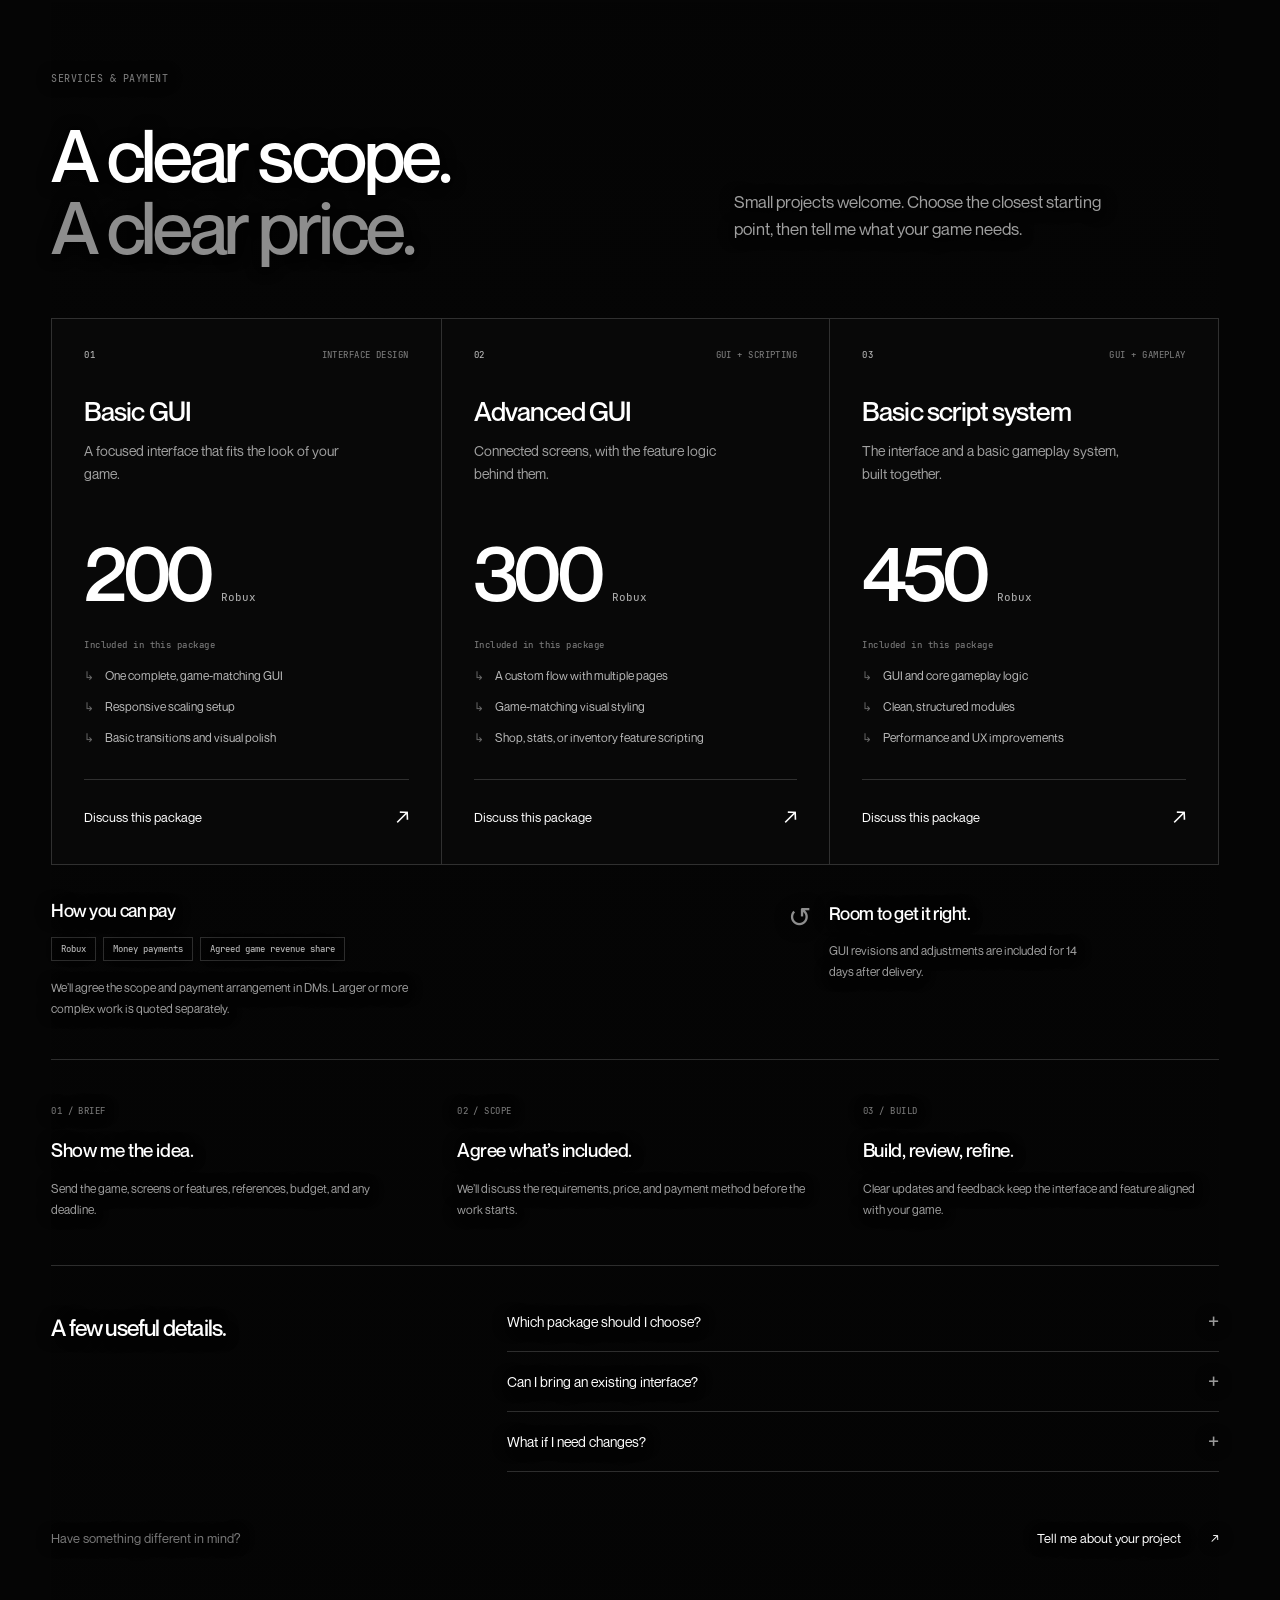
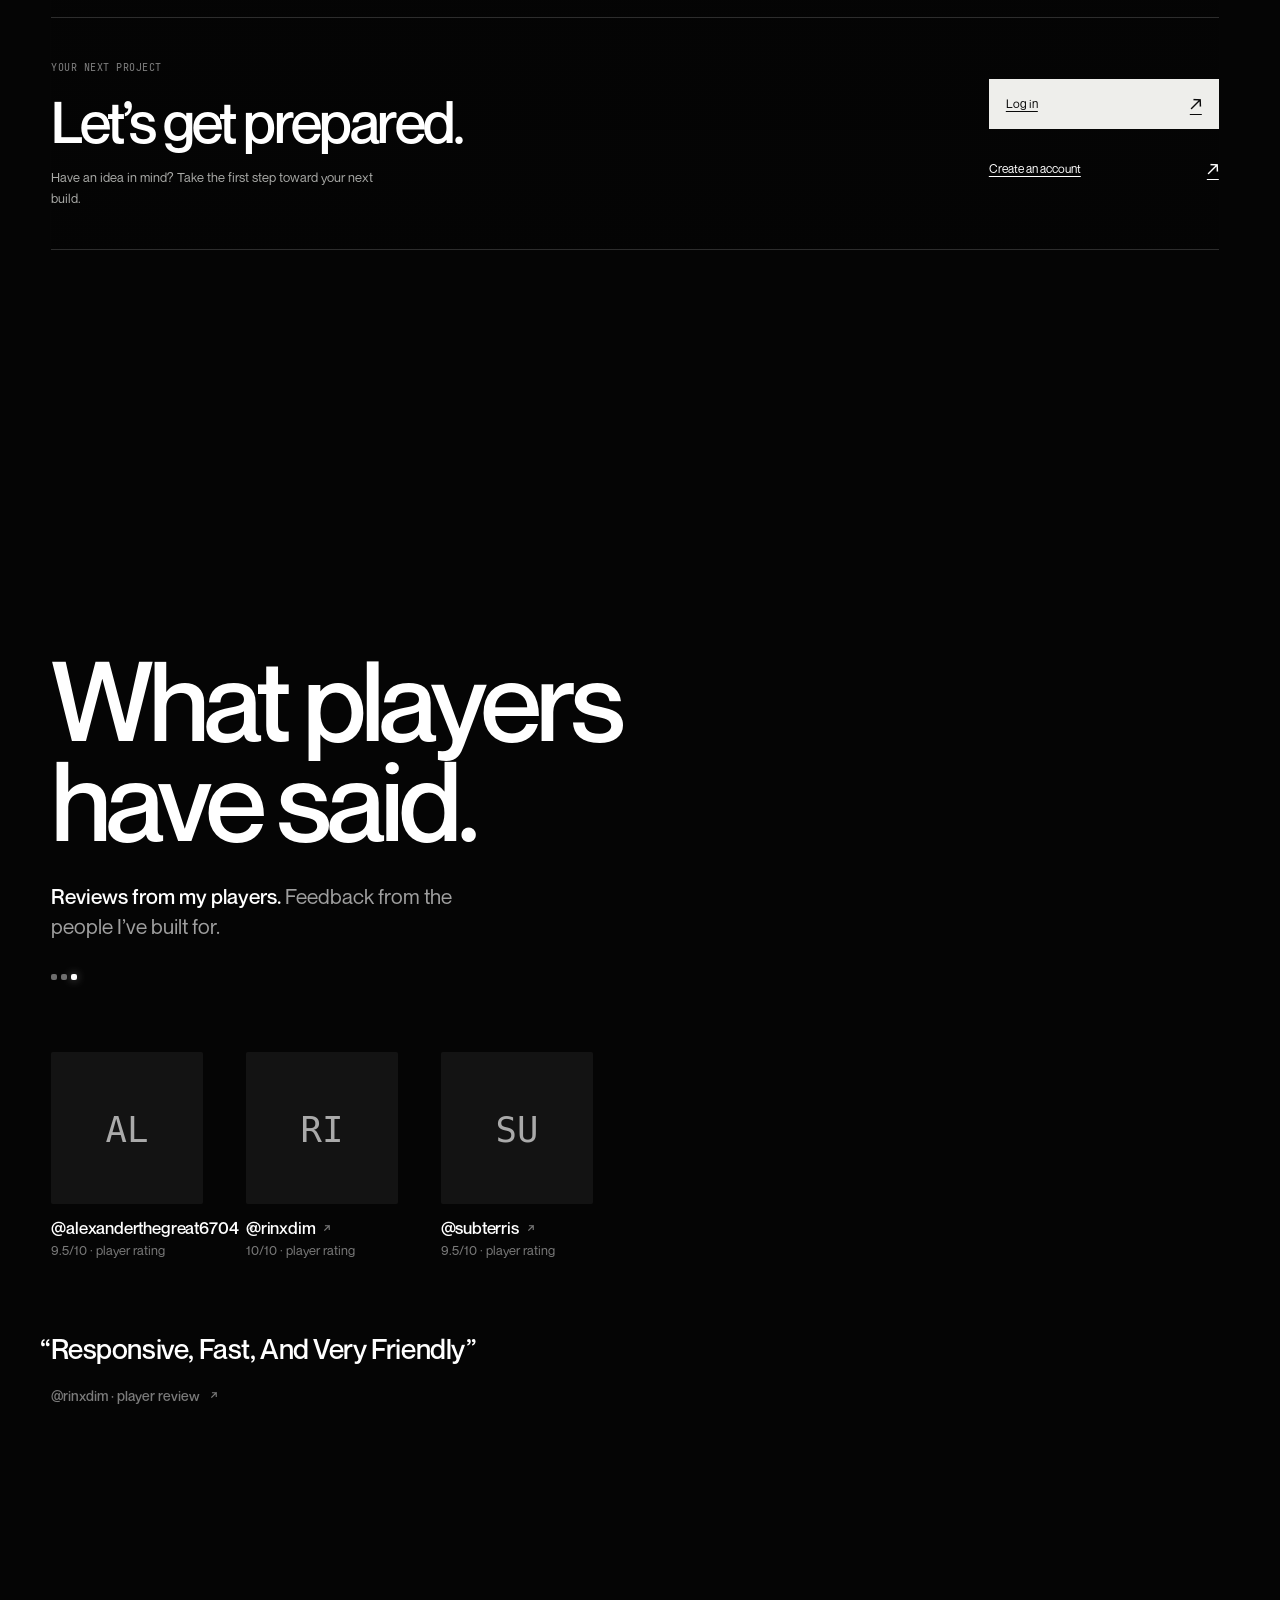
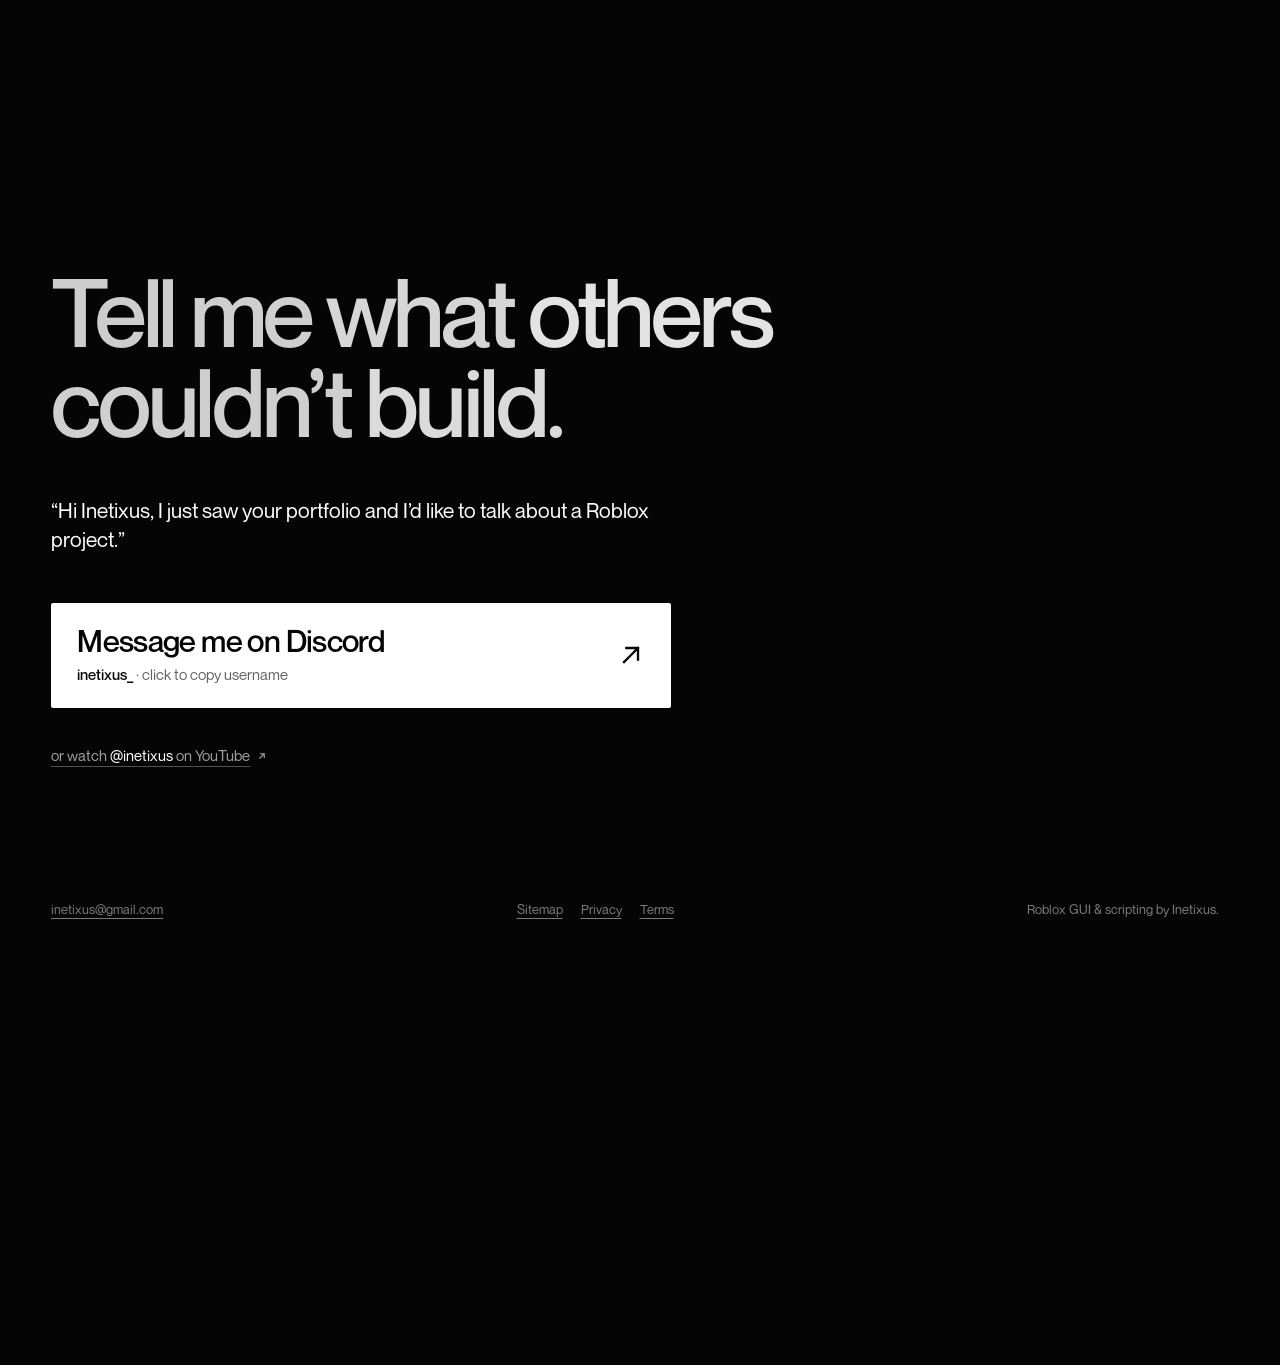
==== commit 3d1ff1b9: "Add streamlined client dashboard, verification and sitemap" ====
--- a/index.html
+++ b/index.html
@@ -29,14 +29,14 @@
     
     
     <link rel="icon" href="/site/favicon.svg" type="image/svg+xml" />
-    <link rel="preload" href="/site/plate/desk.webp?v=mobile-face-1" as="image" fetchpriority="high" />
+    <link rel="preload" href="/site/plate/desk.webp?v=portal-2" as="image" fetchpriority="high" />
     <link rel="preload" href="/site/fonts/NeueMontreal-Medium.otf" as="font" type="font/otf" crossorigin />
     <!-- the ground paints before anything else, and every rule is in place before
          the first frame: no unstyled flash while the scripts load -->
     <style>html,body{color:#fff;--lightningcss-light: ;--lightningcss-dark:initial;color-scheme:dark;background:#050505;margin:0}</style>
-    <script type="module" crossorigin src="/assets/main-B69lUpv3.js?v=mobile-face-1"></script>
+    <script type="module" crossorigin src="/assets/main-B69lUpv3.js?v=portal-2"></script>
     <link rel="stylesheet" crossorigin href="/assets/main-24PKSh1l.css">
-  <link rel="stylesheet" href="/pricing.css?v=mobile-face-1"><link rel="stylesheet" href="/elevator.css?v=mobile-face-1"><link rel="stylesheet" href="/mobile.css?v=mobile-face-1"></head>
+  <link rel="stylesheet" href="/pricing.css?v=portal-2"><link rel="stylesheet" href="/elevator.css?v=portal-2"><link rel="stylesheet" href="/mobile.css?v=portal-2"></head>
   <body class="is-loading">
     <canvas id="stage" aria-hidden="true"></canvas>
 
@@ -45,7 +45,7 @@
         <img src="/site/inetixus.svg" alt="" width="66" height="20" />
       </a>
       <span class="hud-count" aria-hidden="true"></span>
-      <a class="hud-account" href="/login/">Client area <span aria-hidden="true">↗</span></a>
+      <a class="hud-account" href="https://dashboard.inetixus.it/login/">Log in / Sign up <span aria-hidden="true">↗</span></a>
       <span class="hud-status">Open to work</span>
       <a class="hud-dm" href="#contact">
         Message me
@@ -57,7 +57,7 @@
       <section id="top" class="hero" aria-labelledby="hero-h">
         <h1 id="hero-h" class="vh">Inetixus, GUI & scripting developer for Roblox</h1>
         <picture class="hero-fallback">
-          <img src="/site/plate/poster.webp?v=mobile-face-1" loading="lazy" decoding="async" alt="A Roblox avatar in profile, lit by a glowing white cube." width="3840" height="1440" />
+          <img src="/site/plate/poster.webp?v=portal-2" loading="lazy" decoding="async" alt="A Roblox avatar in profile, lit by a glowing white cube." width="3840" height="1440" />
         </picture>
         <p class="hero-name"><img src="/site/inetixus.svg" alt="INETIXUS" width="1938" height="591" /></p>
         <p class="hero-slogan"><span class="slogan-a">Build what</span> <span class="slogan-b">others can’t.<i class="scroll-cue" aria-hidden="true"><svg viewBox="0 0 16 24"><path d="M8 1.5v20M2 15.5l6 6 6-6" /></svg></i></span></p>
@@ -130,12 +130,12 @@
         <footer class="foot">
           <a href="mailto:inetixus@gmail.com">inetixus@gmail.com</a>
           
-          <span class="foot-scene">Roblox GUI & scripting by Inetixus.</span>
+          <nav class="foot-links" aria-label="Site information"><a href="/sitemap/">Sitemap</a><a href="/privacy/">Privacy</a><a href="/terms/">Terms</a></nav><span class="foot-scene">Roblox GUI & scripting by Inetixus.</span>
         </footer>
         <div class="finale" aria-hidden="true"></div>
       </section>
     </main>
 
-  <script type="module" src="/personalize.js?v=mobile-face-1"></script><script type="module" src="/pricing.js?v=mobile-face-1"></script><script type="module" src="/elevator.js?v=mobile-face-1"></script><script type="module" src="/mobile.js?v=mobile-face-1"></script></body>
+  <script type="module" src="/personalize.js?v=portal-2"></script><script type="module" src="/pricing.js?v=portal-2"></script><script type="module" src="/elevator.js?v=portal-2"></script><script type="module" src="/mobile.js?v=portal-2"></script></body>
 </html>
 
--- a/pricing.css
+++ b/pricing.css
@@ -62,3 +62,5 @@
 @media(max-width:1000px){.pricing-heading{gap:24px 40px}.package-card{padding:26px 22px}.package-description{min-height:93px}.package-top{font-size:8px;gap:10px}.payment-details{gap:40px}.project-process{gap:30px}.pricing-questions{gap:35px}}
 @media(max-width:700px){.chart-track{padding-bottom:75px}.chart-foot.pricing-panel{padding-top:35px}.pricing-heading{grid-template-columns:1fr;gap:22px;margin-bottom:35px}.pricing-heading h2{font-size:52px}.pricing-heading>p:last-child{font-size:14px;max-width:35ch}.package-grid{grid-template-columns:1fr}.package-card{padding:26px}.package-card+.package-card{border-left:0;border-top:1px solid #ffffff29}.package-top{font-size:9px;margin-bottom:25px}.package-card h3{font-size:28px}.package-description{min-height:0;max-width:34ch;font-size:13px}.package-price{margin-top:24px;margin-bottom:25px}.package-price strong{font-size:72px}.package-card ul{margin-bottom:22px}.package-card li{font-size:12px}.payment-details{grid-template-columns:1fr;gap:30px;padding-bottom:32px}.payment-methods li{font-size:8px}.payment-details p{font-size:12px}.project-process{grid-template-columns:1fr;gap:28px;padding:35px 0}.project-process>div>span{margin-bottom:12px}.project-process p{max-width:40ch}.pricing-questions{grid-template-columns:1fr;gap:16px;margin-top:35px}.pricing-questions>h3{font-size:25px}.pricing-questions summary{font-size:13px;padding:18px 0}.pricing-questions details:first-child summary{padding-top:18px}.pricing-footer{align-items:start;flex-direction:column;gap:8px;padding-top:30px;font-size:12px}.package-selection{font-size:10px}.package-selection a{display:block;margin:8px 0 0}}
 @media(prefers-reduced-motion:reduce){.package-card,.package-cta>span,.pricing-questions summary>span{transition:none}}
+
+.foot-links{display:flex;gap:18px;flex-wrap:wrap}.foot-links a{min-height:44px;display:flex;align-items:center}
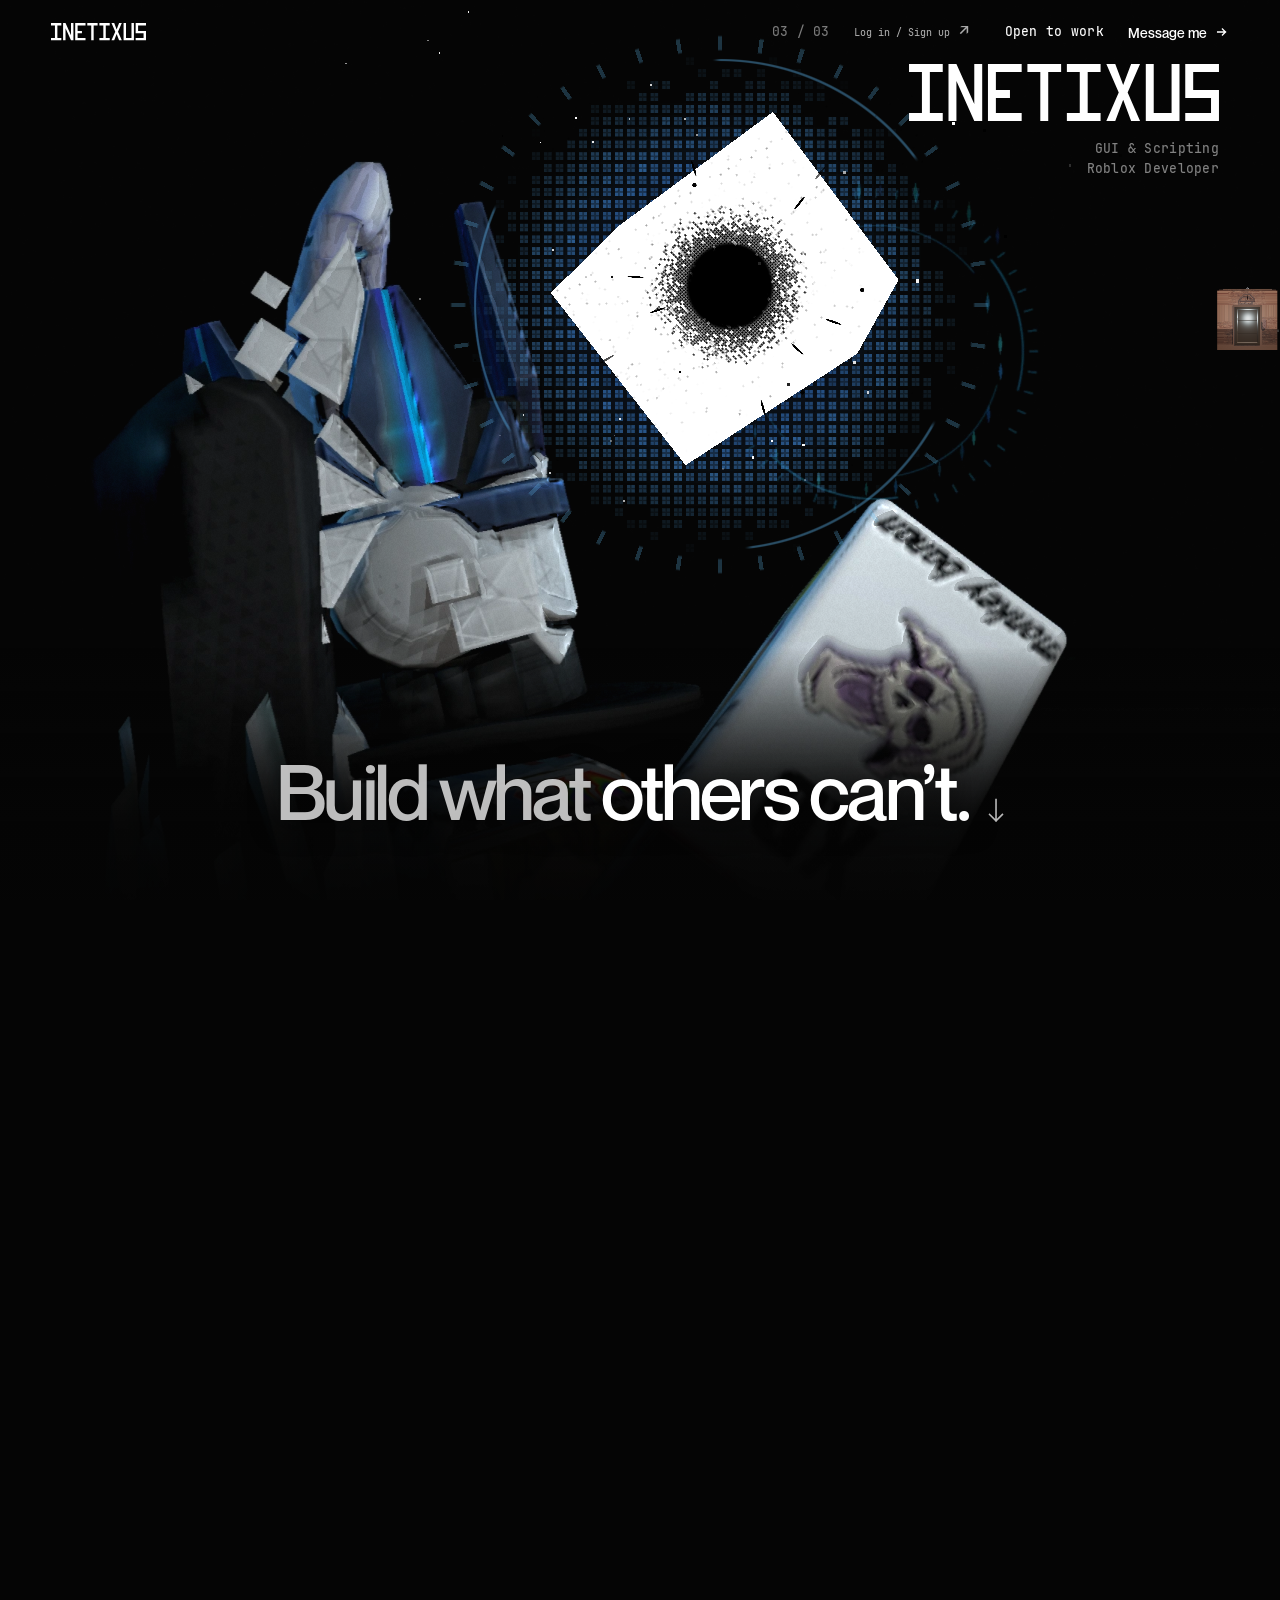
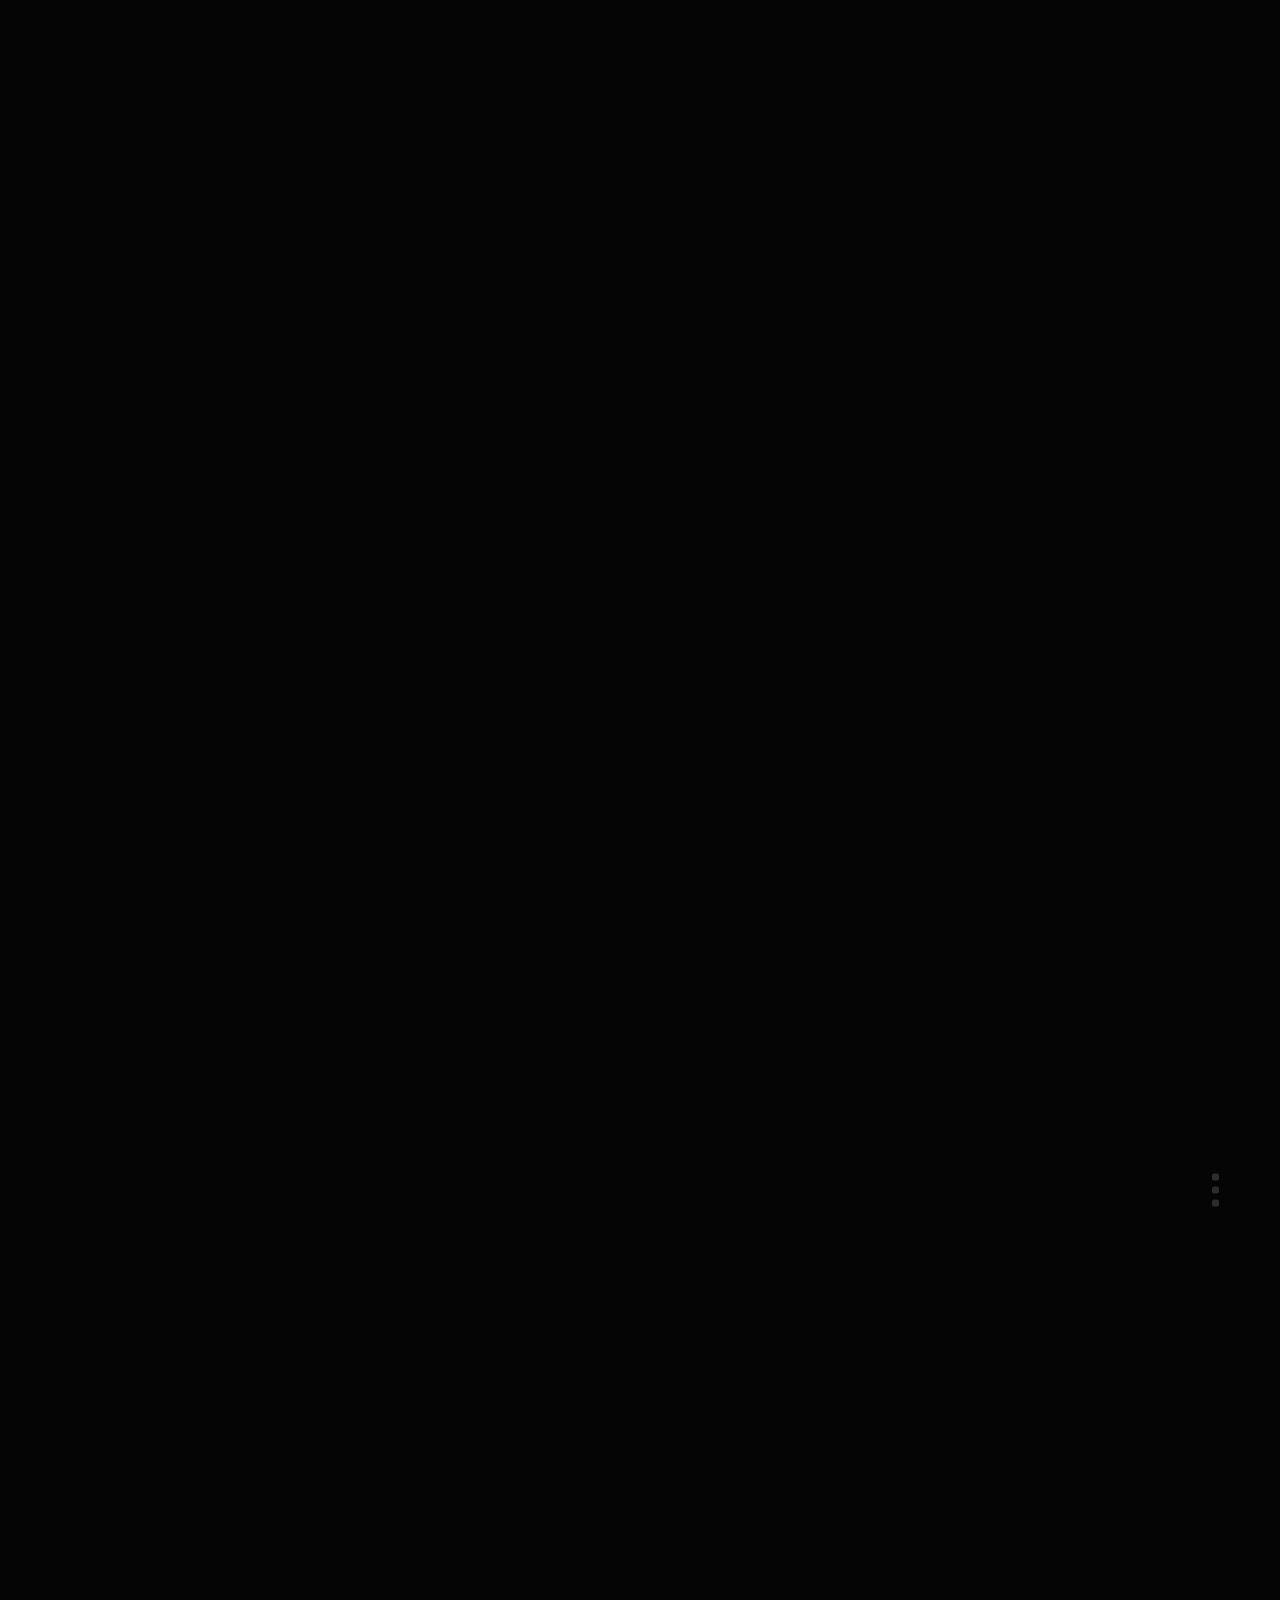
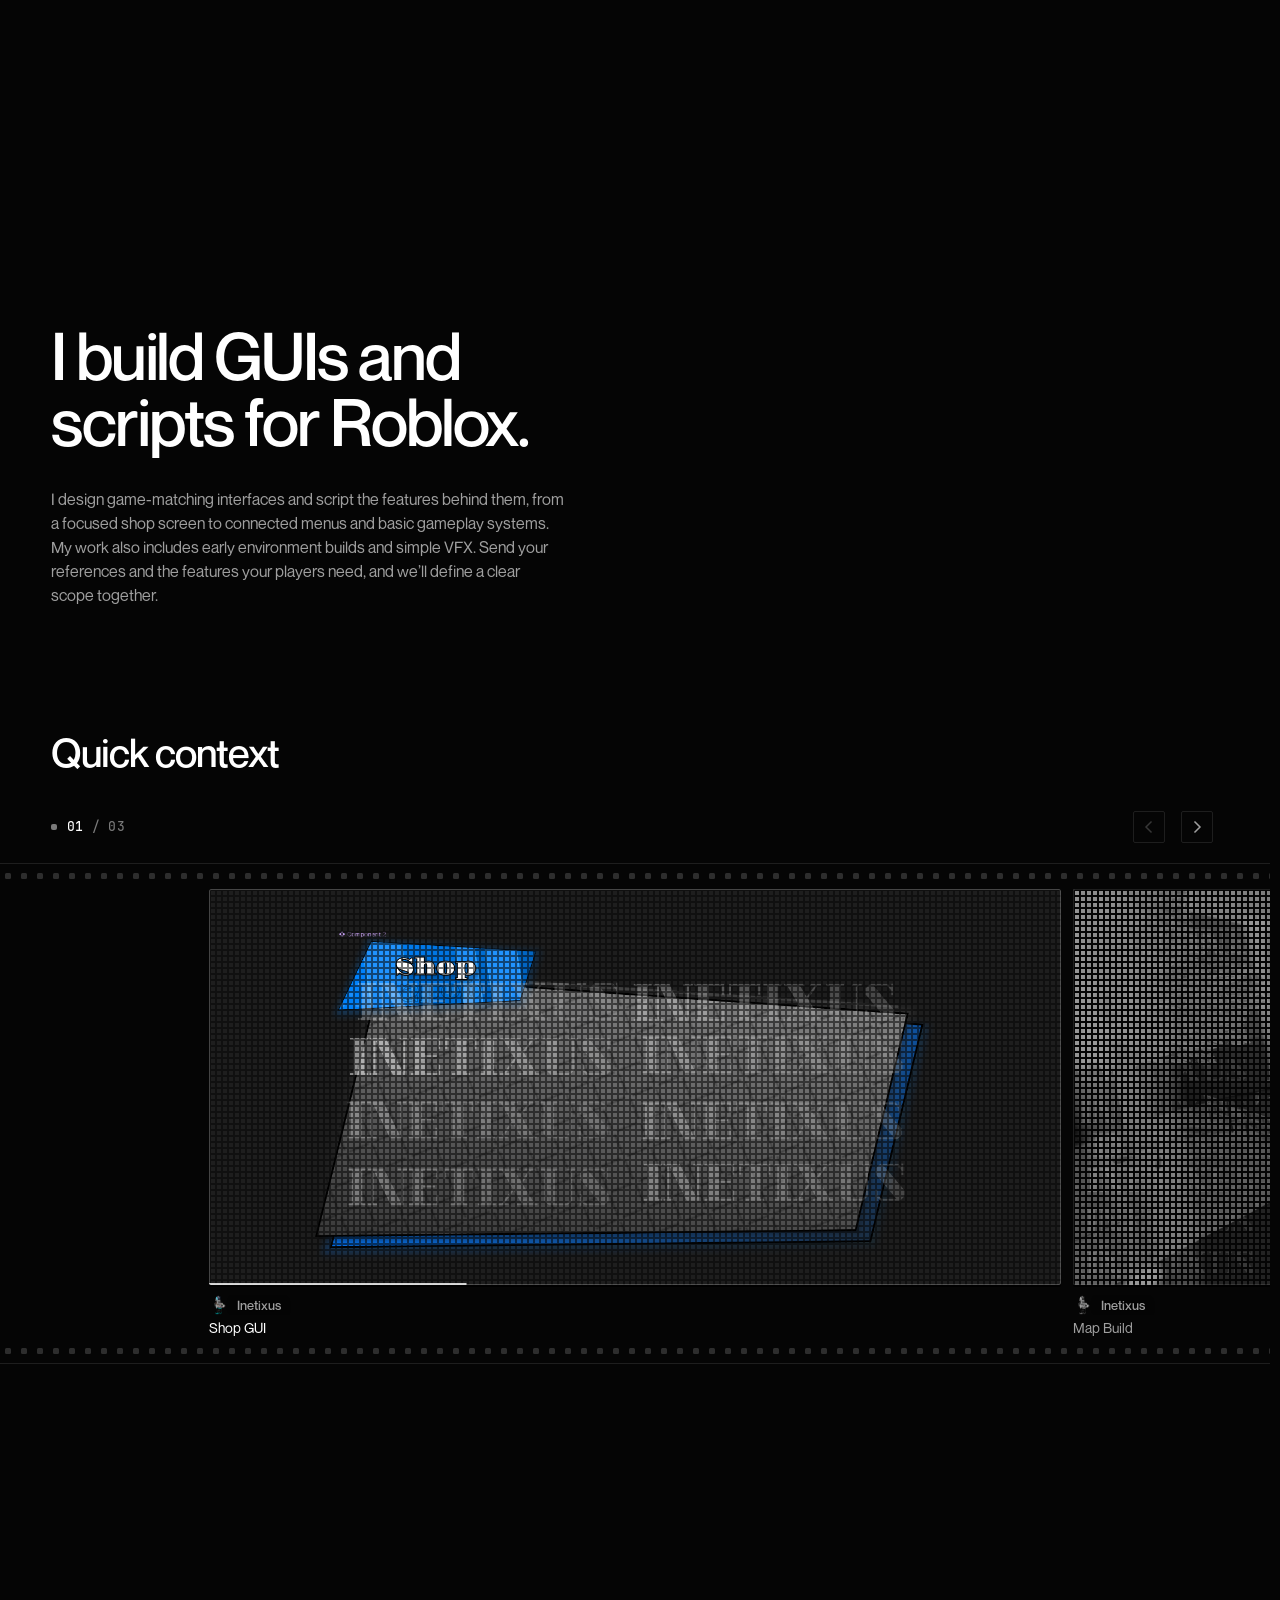
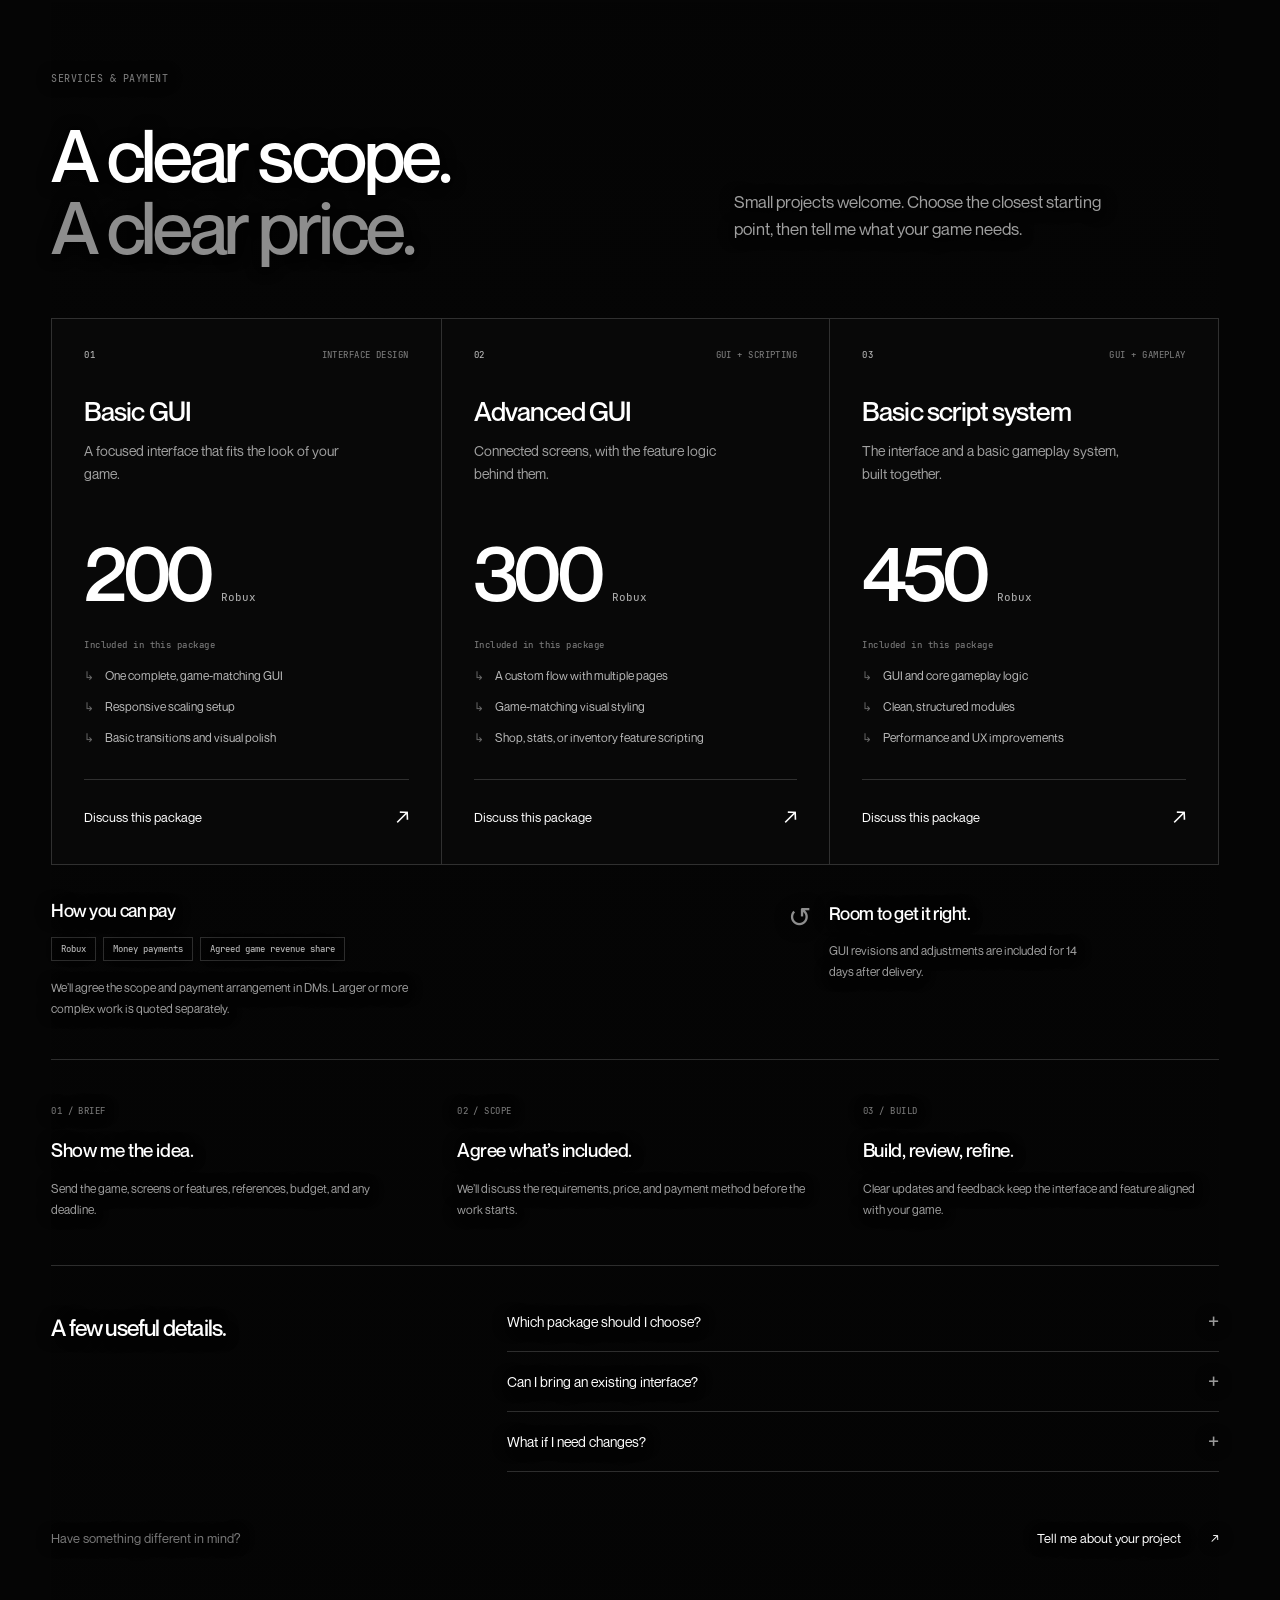
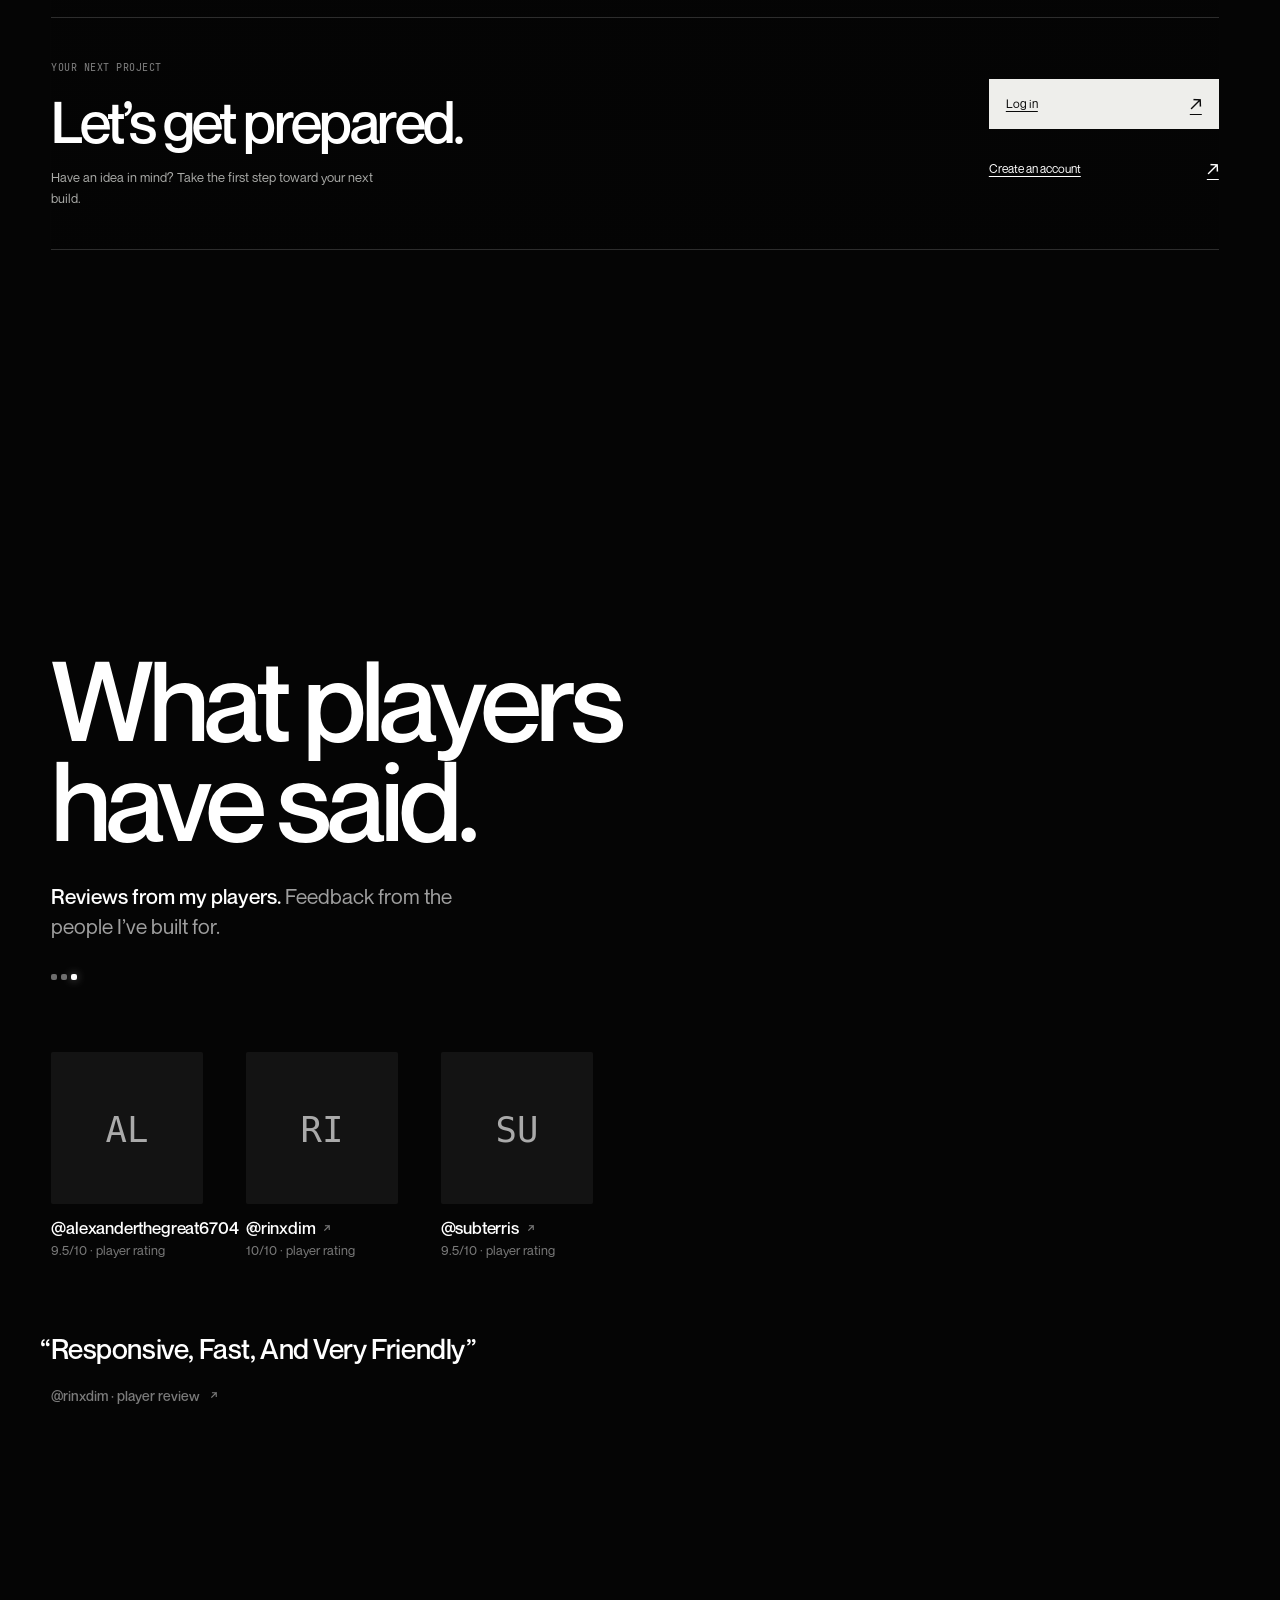
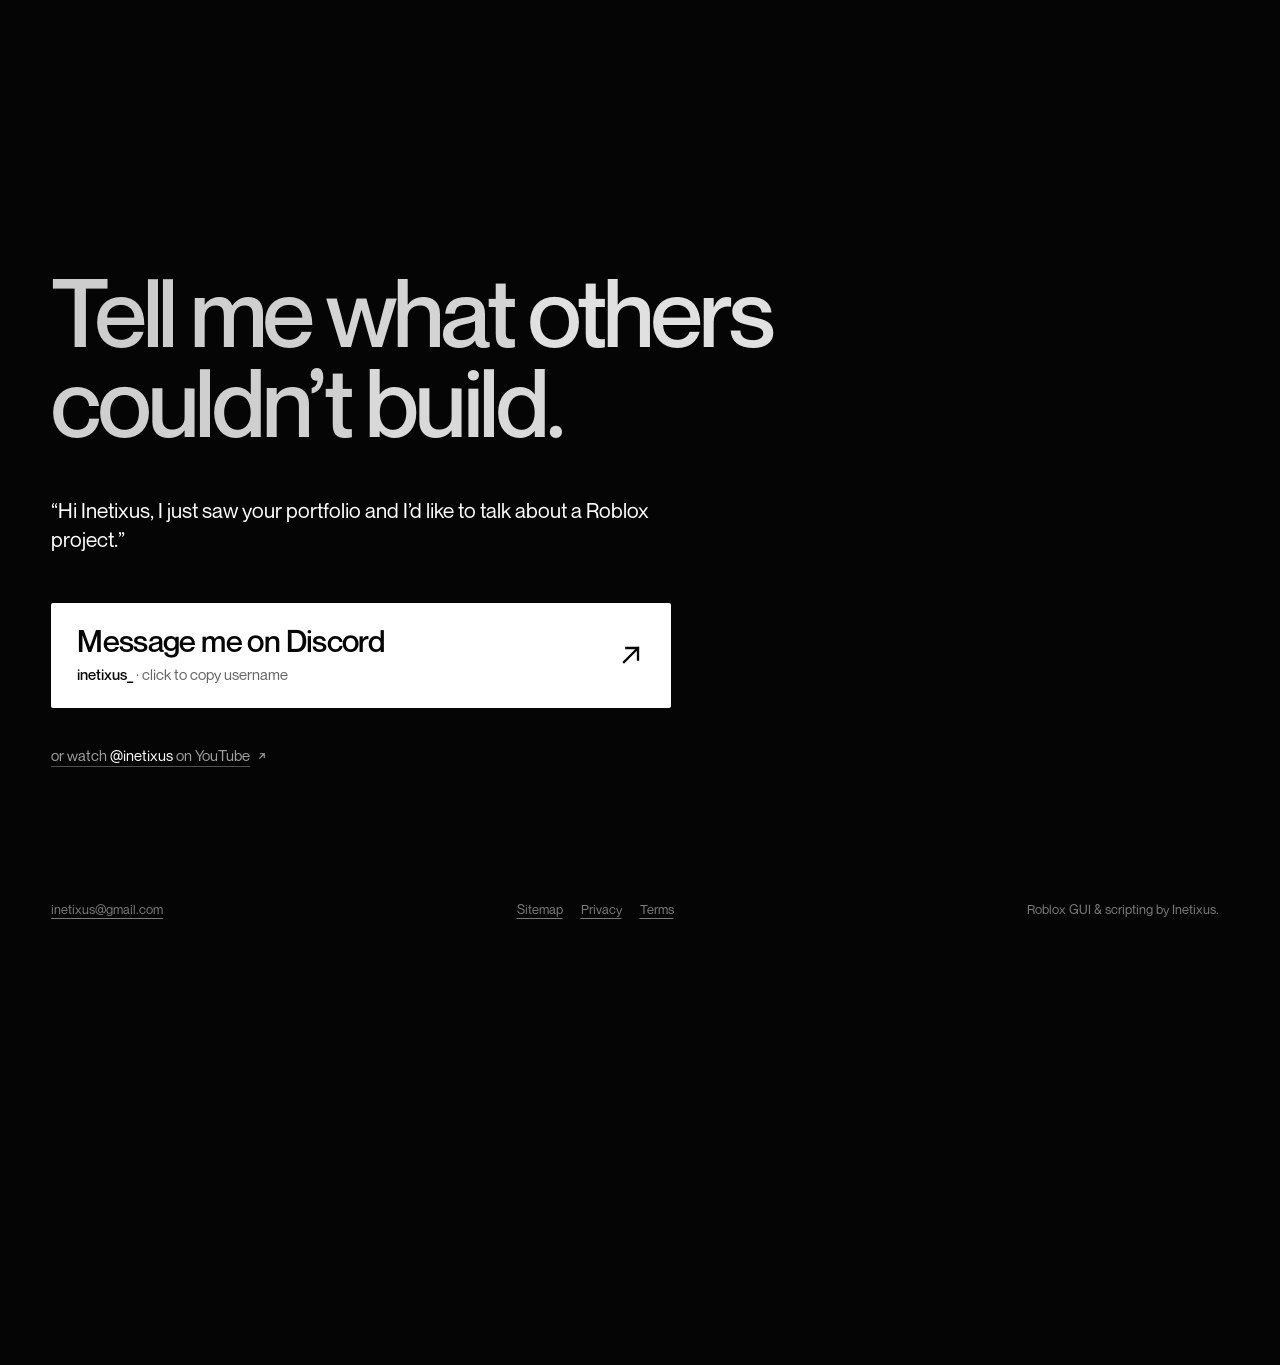
==== commit 48088d91: "Fix workspace landing route and simplify email confirmation" ====
--- a/index.html
+++ b/index.html
@@ -1,6 +1,7 @@
 <!doctype html>
 <html lang="en">
   <head>
+    <script>if(location.hostname==='dashboard.inetixus.it' && location.pathname==='/')location.replace('/dashboard/'+location.search+location.hash);</script>
     <meta charset="utf-8" />
     <meta name="viewport" content="width=device-width, initial-scale=1, viewport-fit=cover" />
     <title>Inetixus · Roblox GUI & scripting developer</title>
@@ -29,14 +30,14 @@
     
     
     <link rel="icon" href="/site/favicon.svg" type="image/svg+xml" />
-    <link rel="preload" href="/site/plate/desk.webp?v=portal-2" as="image" fetchpriority="high" />
+    <link rel="preload" href="/site/plate/desk.webp?v=portal-3" as="image" fetchpriority="high" />
     <link rel="preload" href="/site/fonts/NeueMontreal-Medium.otf" as="font" type="font/otf" crossorigin />
     <!-- the ground paints before anything else, and every rule is in place before
          the first frame: no unstyled flash while the scripts load -->
     <style>html,body{color:#fff;--lightningcss-light: ;--lightningcss-dark:initial;color-scheme:dark;background:#050505;margin:0}</style>
-    <script type="module" crossorigin src="/assets/main-B69lUpv3.js?v=portal-2"></script>
+    <script type="module" crossorigin src="/assets/main-B69lUpv3.js?v=portal-3"></script>
     <link rel="stylesheet" crossorigin href="/assets/main-24PKSh1l.css">
-  <link rel="stylesheet" href="/pricing.css?v=portal-2"><link rel="stylesheet" href="/elevator.css?v=portal-2"><link rel="stylesheet" href="/mobile.css?v=portal-2"></head>
+  <link rel="stylesheet" href="/pricing.css?v=portal-3"><link rel="stylesheet" href="/elevator.css?v=portal-3"><link rel="stylesheet" href="/mobile.css?v=portal-3"></head>
   <body class="is-loading">
     <canvas id="stage" aria-hidden="true"></canvas>
 
@@ -57,7 +58,7 @@
       <section id="top" class="hero" aria-labelledby="hero-h">
         <h1 id="hero-h" class="vh">Inetixus, GUI & scripting developer for Roblox</h1>
         <picture class="hero-fallback">
-          <img src="/site/plate/poster.webp?v=portal-2" loading="lazy" decoding="async" alt="A Roblox avatar in profile, lit by a glowing white cube." width="3840" height="1440" />
+          <img src="/site/plate/poster.webp?v=portal-3" loading="lazy" decoding="async" alt="A Roblox avatar in profile, lit by a glowing white cube." width="3840" height="1440" />
         </picture>
         <p class="hero-name"><img src="/site/inetixus.svg" alt="INETIXUS" width="1938" height="591" /></p>
         <p class="hero-slogan"><span class="slogan-a">Build what</span> <span class="slogan-b">others can’t.<i class="scroll-cue" aria-hidden="true"><svg viewBox="0 0 16 24"><path d="M8 1.5v20M2 15.5l6 6 6-6" /></svg></i></span></p>
@@ -136,6 +137,6 @@
       </section>
     </main>
 
-  <script type="module" src="/personalize.js?v=portal-2"></script><script type="module" src="/pricing.js?v=portal-2"></script><script type="module" src="/elevator.js?v=portal-2"></script><script type="module" src="/mobile.js?v=portal-2"></script></body>
+  <script type="module" src="/personalize.js?v=portal-3"></script><script type="module" src="/pricing.js?v=portal-3"></script><script type="module" src="/elevator.js?v=portal-3"></script><script type="module" src="/mobile.js?v=portal-3"></script></body>
 </html>
 
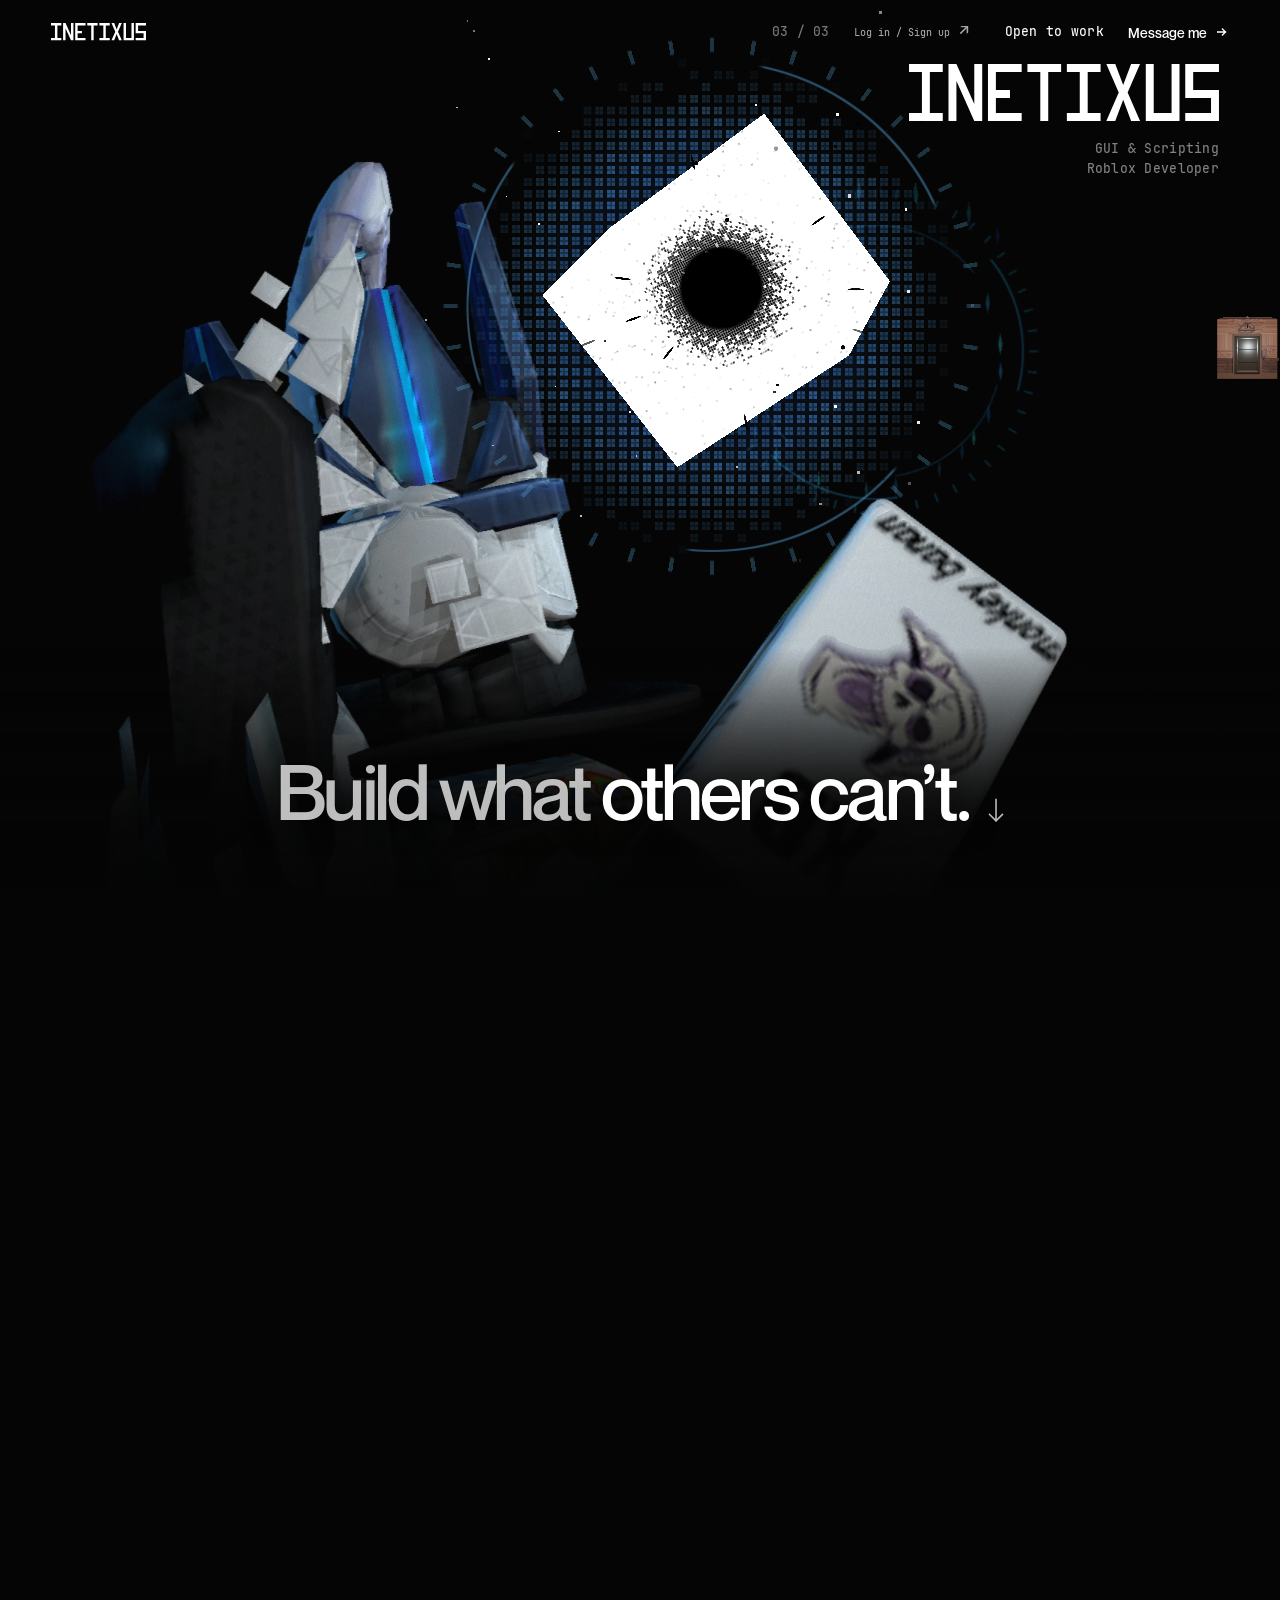
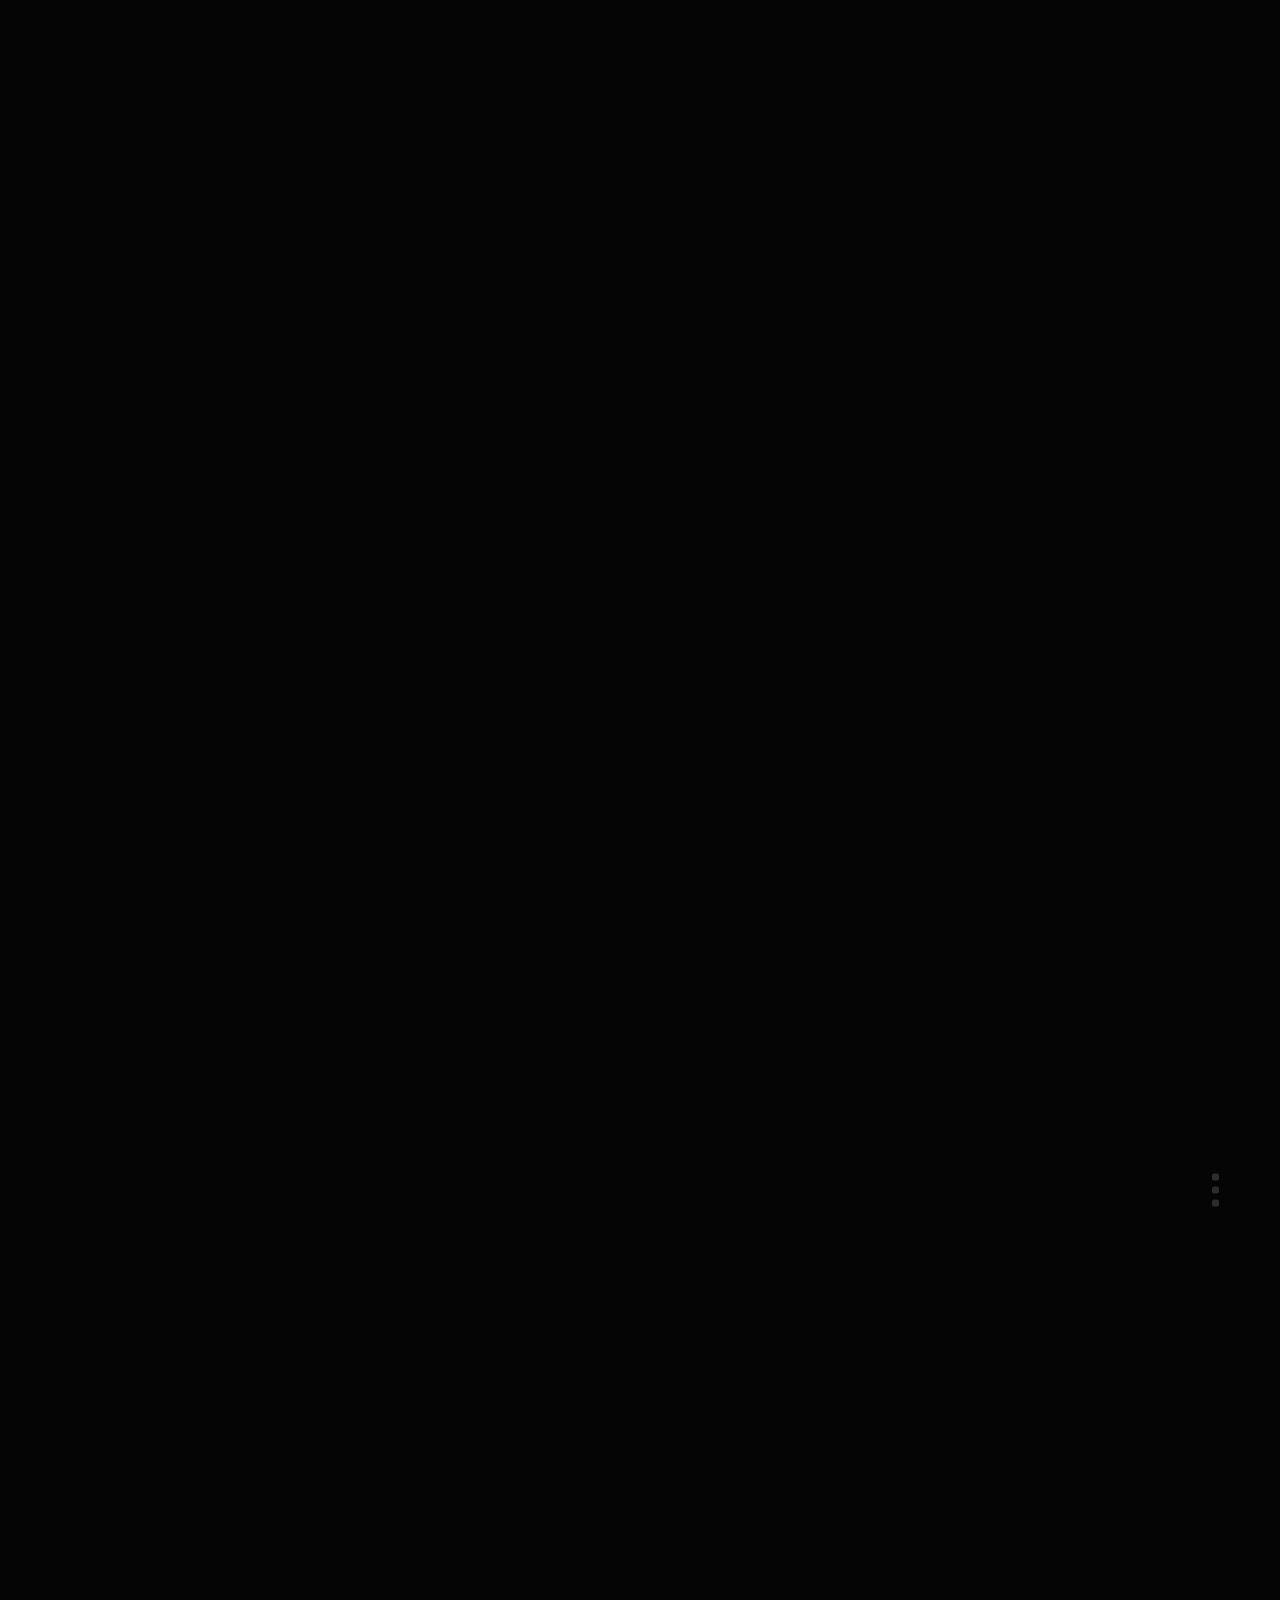
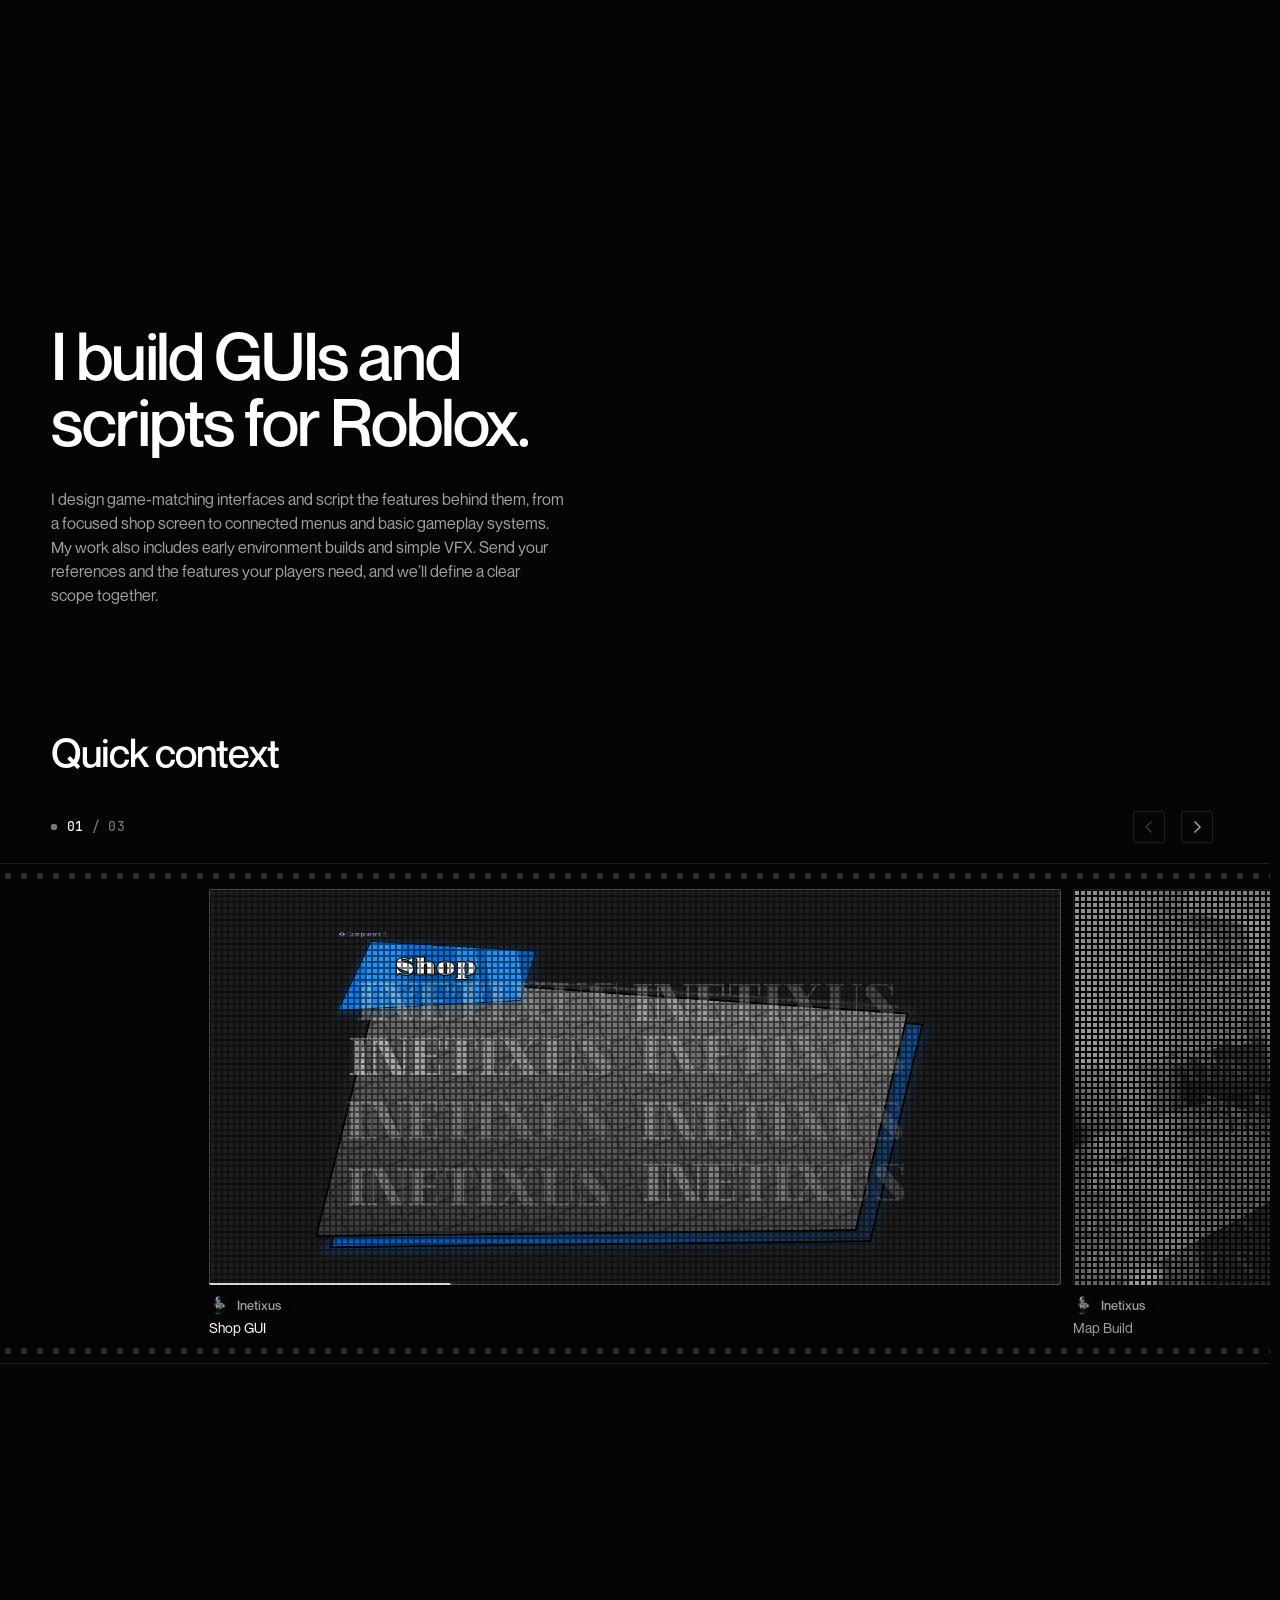
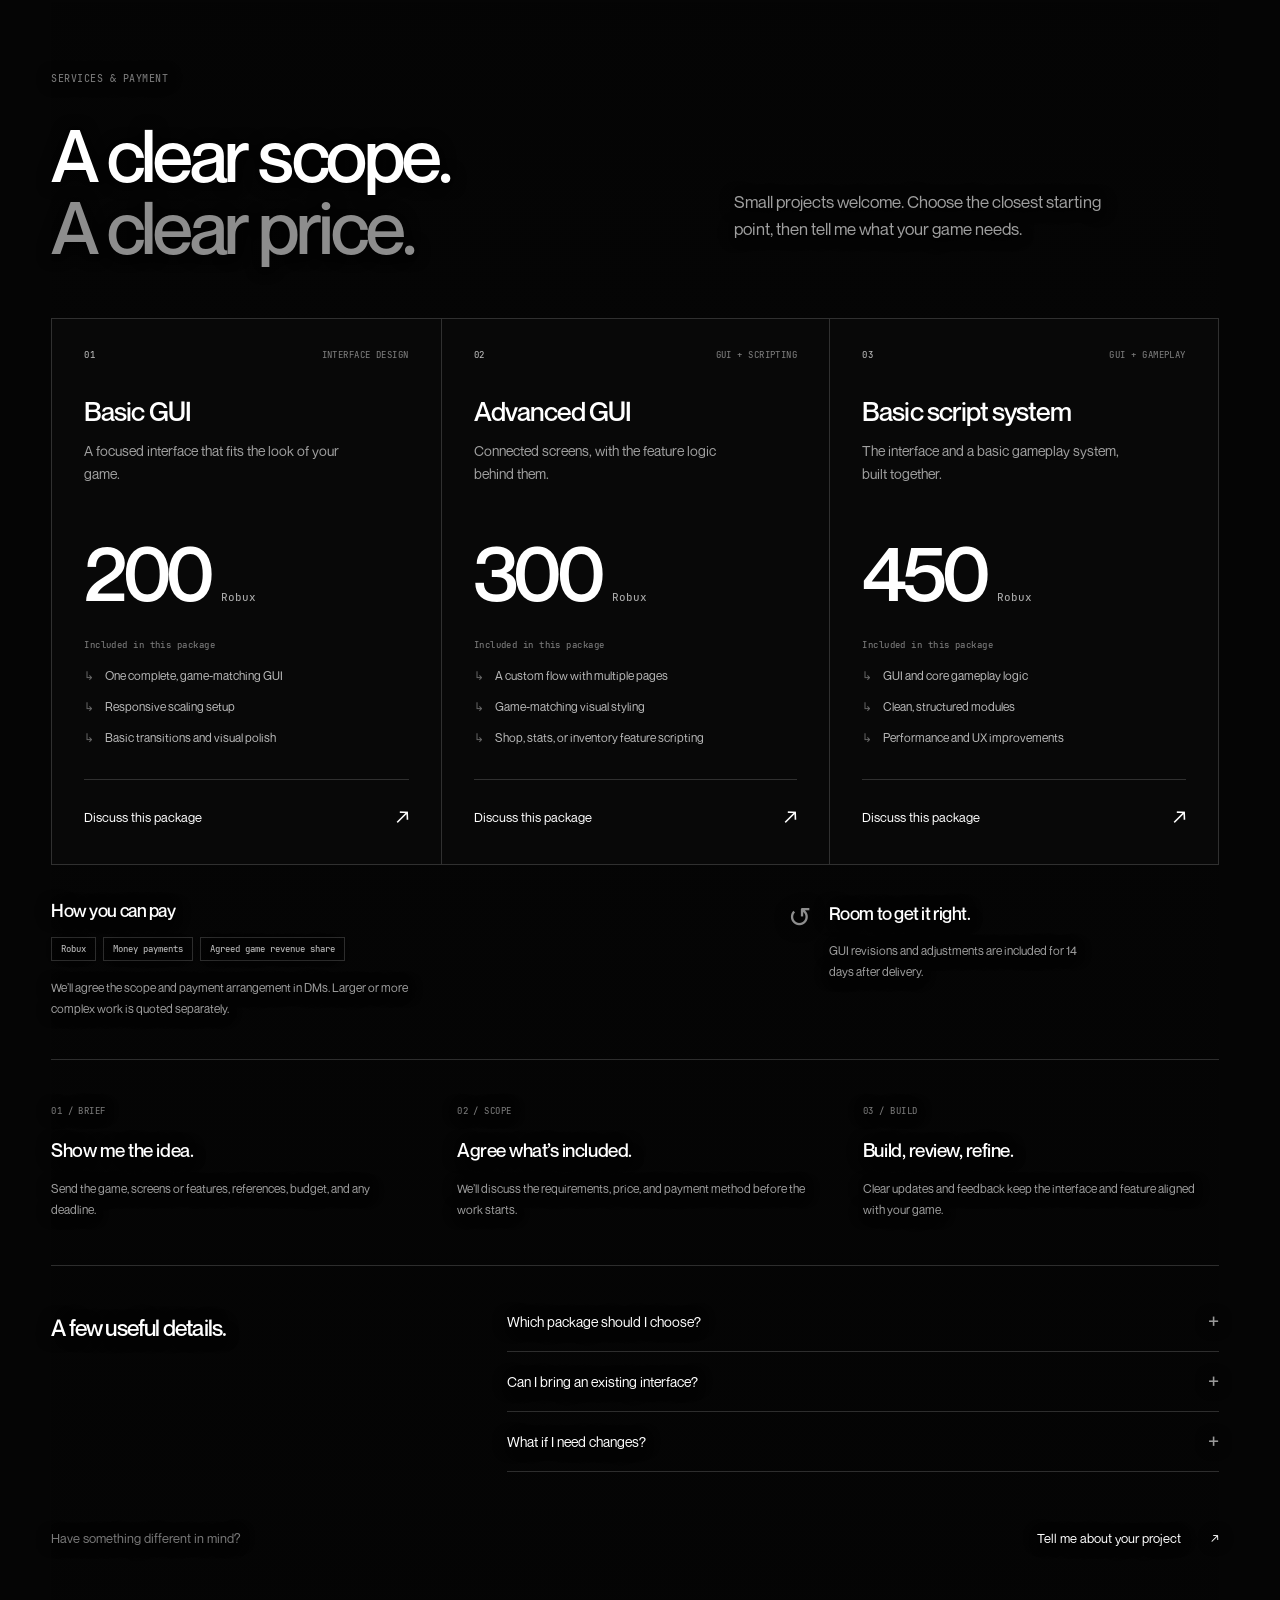
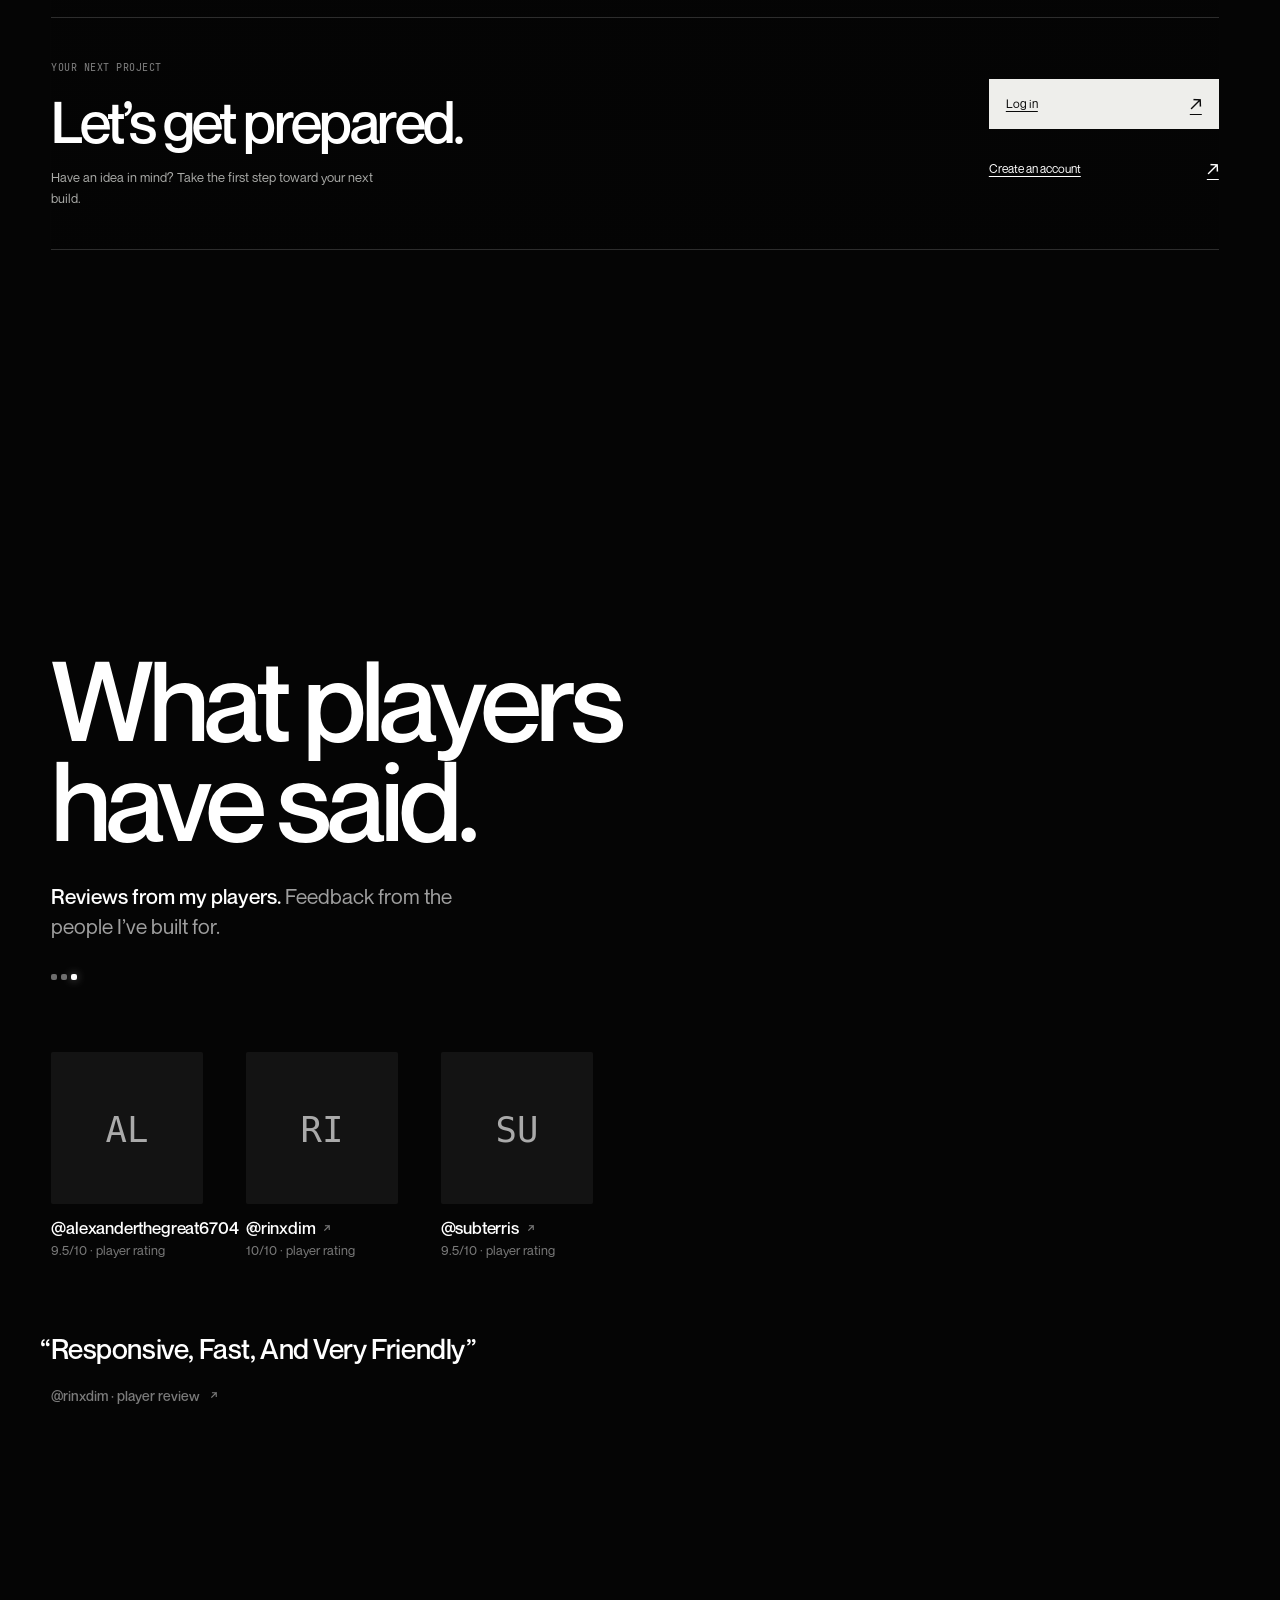
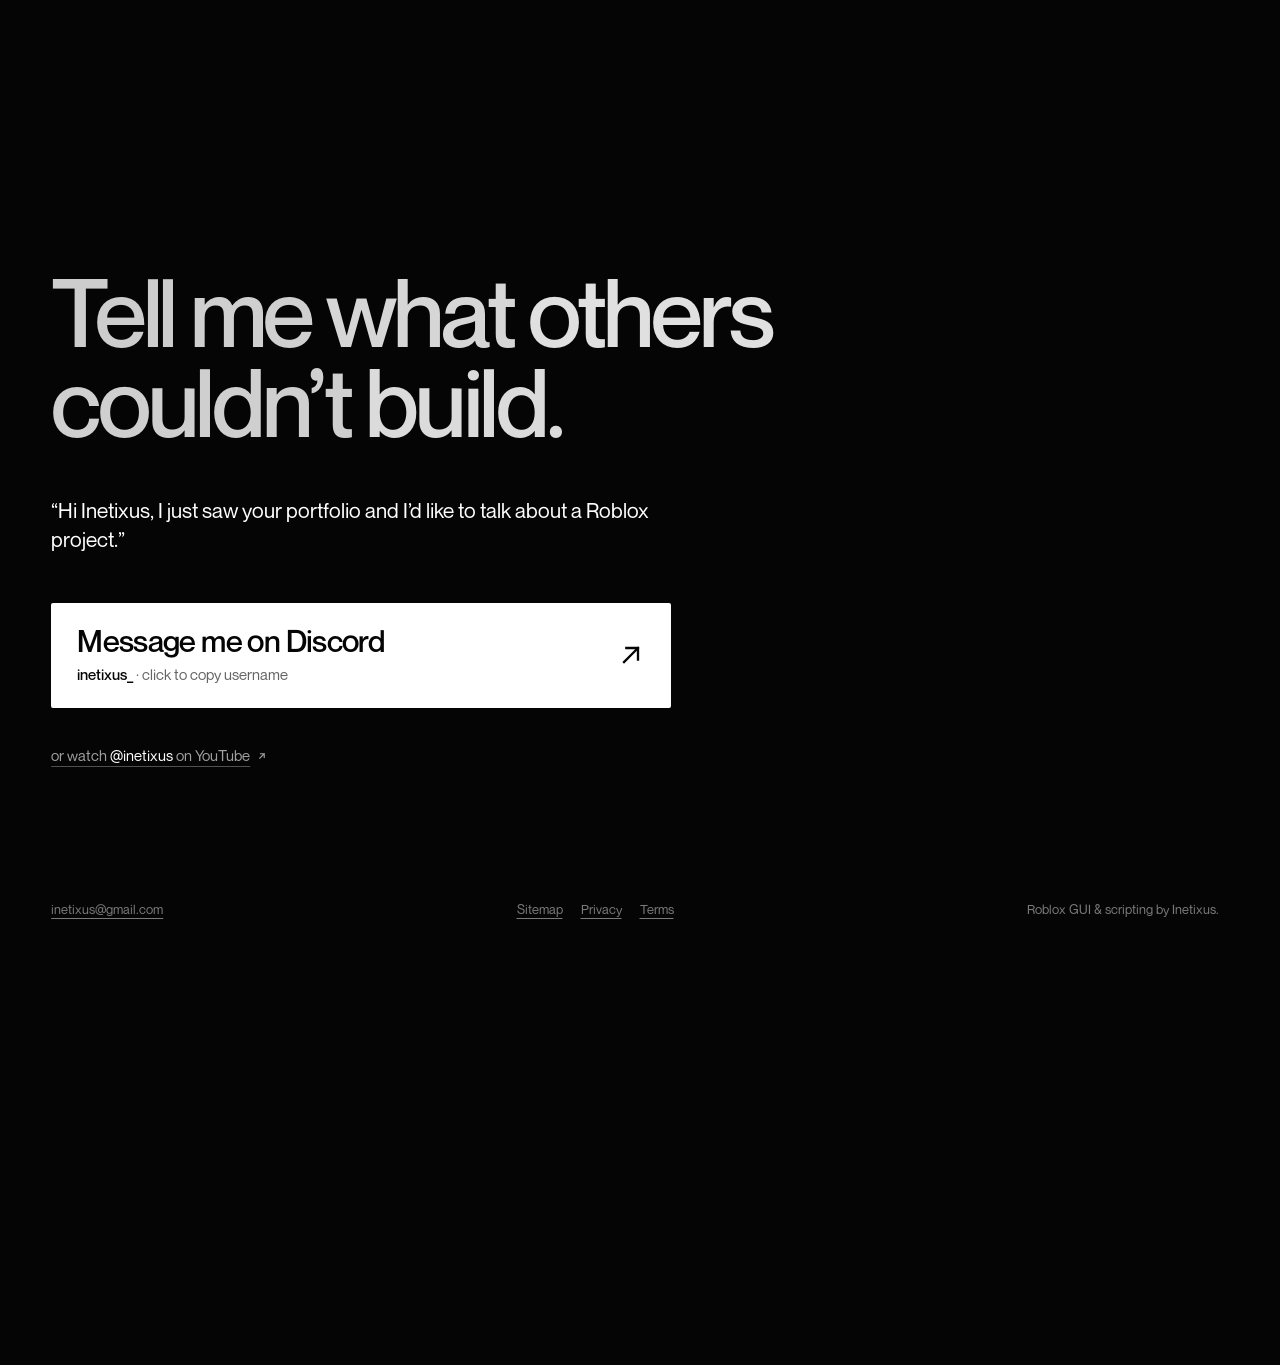
==== commit c852fc59: "Use signup provider profile photos in client workspace" ====
--- a/index.html
+++ b/index.html
@@ -30,14 +30,14 @@
     
     
     <link rel="icon" href="/site/favicon.svg" type="image/svg+xml" />
-    <link rel="preload" href="/site/plate/desk.webp?v=portal-3" as="image" fetchpriority="high" />
+    <link rel="preload" href="/site/plate/desk.webp?v=portal-4" as="image" fetchpriority="high" />
     <link rel="preload" href="/site/fonts/NeueMontreal-Medium.otf" as="font" type="font/otf" crossorigin />
     <!-- the ground paints before anything else, and every rule is in place before
          the first frame: no unstyled flash while the scripts load -->
     <style>html,body{color:#fff;--lightningcss-light: ;--lightningcss-dark:initial;color-scheme:dark;background:#050505;margin:0}</style>
-    <script type="module" crossorigin src="/assets/main-B69lUpv3.js?v=portal-3"></script>
+    <script type="module" crossorigin src="/assets/main-B69lUpv3.js?v=portal-4"></script>
     <link rel="stylesheet" crossorigin href="/assets/main-24PKSh1l.css">
-  <link rel="stylesheet" href="/pricing.css?v=portal-3"><link rel="stylesheet" href="/elevator.css?v=portal-3"><link rel="stylesheet" href="/mobile.css?v=portal-3"></head>
+  <link rel="stylesheet" href="/pricing.css?v=portal-4"><link rel="stylesheet" href="/elevator.css?v=portal-4"><link rel="stylesheet" href="/mobile.css?v=portal-4"></head>
   <body class="is-loading">
     <canvas id="stage" aria-hidden="true"></canvas>
 
@@ -58,7 +58,7 @@
       <section id="top" class="hero" aria-labelledby="hero-h">
         <h1 id="hero-h" class="vh">Inetixus, GUI & scripting developer for Roblox</h1>
         <picture class="hero-fallback">
-          <img src="/site/plate/poster.webp?v=portal-3" loading="lazy" decoding="async" alt="A Roblox avatar in profile, lit by a glowing white cube." width="3840" height="1440" />
+          <img src="/site/plate/poster.webp?v=portal-4" loading="lazy" decoding="async" alt="A Roblox avatar in profile, lit by a glowing white cube." width="3840" height="1440" />
         </picture>
         <p class="hero-name"><img src="/site/inetixus.svg" alt="INETIXUS" width="1938" height="591" /></p>
         <p class="hero-slogan"><span class="slogan-a">Build what</span> <span class="slogan-b">others can’t.<i class="scroll-cue" aria-hidden="true"><svg viewBox="0 0 16 24"><path d="M8 1.5v20M2 15.5l6 6 6-6" /></svg></i></span></p>
@@ -137,6 +137,6 @@
       </section>
     </main>
 
-  <script type="module" src="/personalize.js?v=portal-3"></script><script type="module" src="/pricing.js?v=portal-3"></script><script type="module" src="/elevator.js?v=portal-3"></script><script type="module" src="/mobile.js?v=portal-3"></script></body>
+  <script type="module" src="/personalize.js?v=portal-4"></script><script type="module" src="/pricing.js?v=portal-4"></script><script type="module" src="/elevator.js?v=portal-4"></script><script type="module" src="/mobile.js?v=portal-4"></script></body>
 </html>
 
